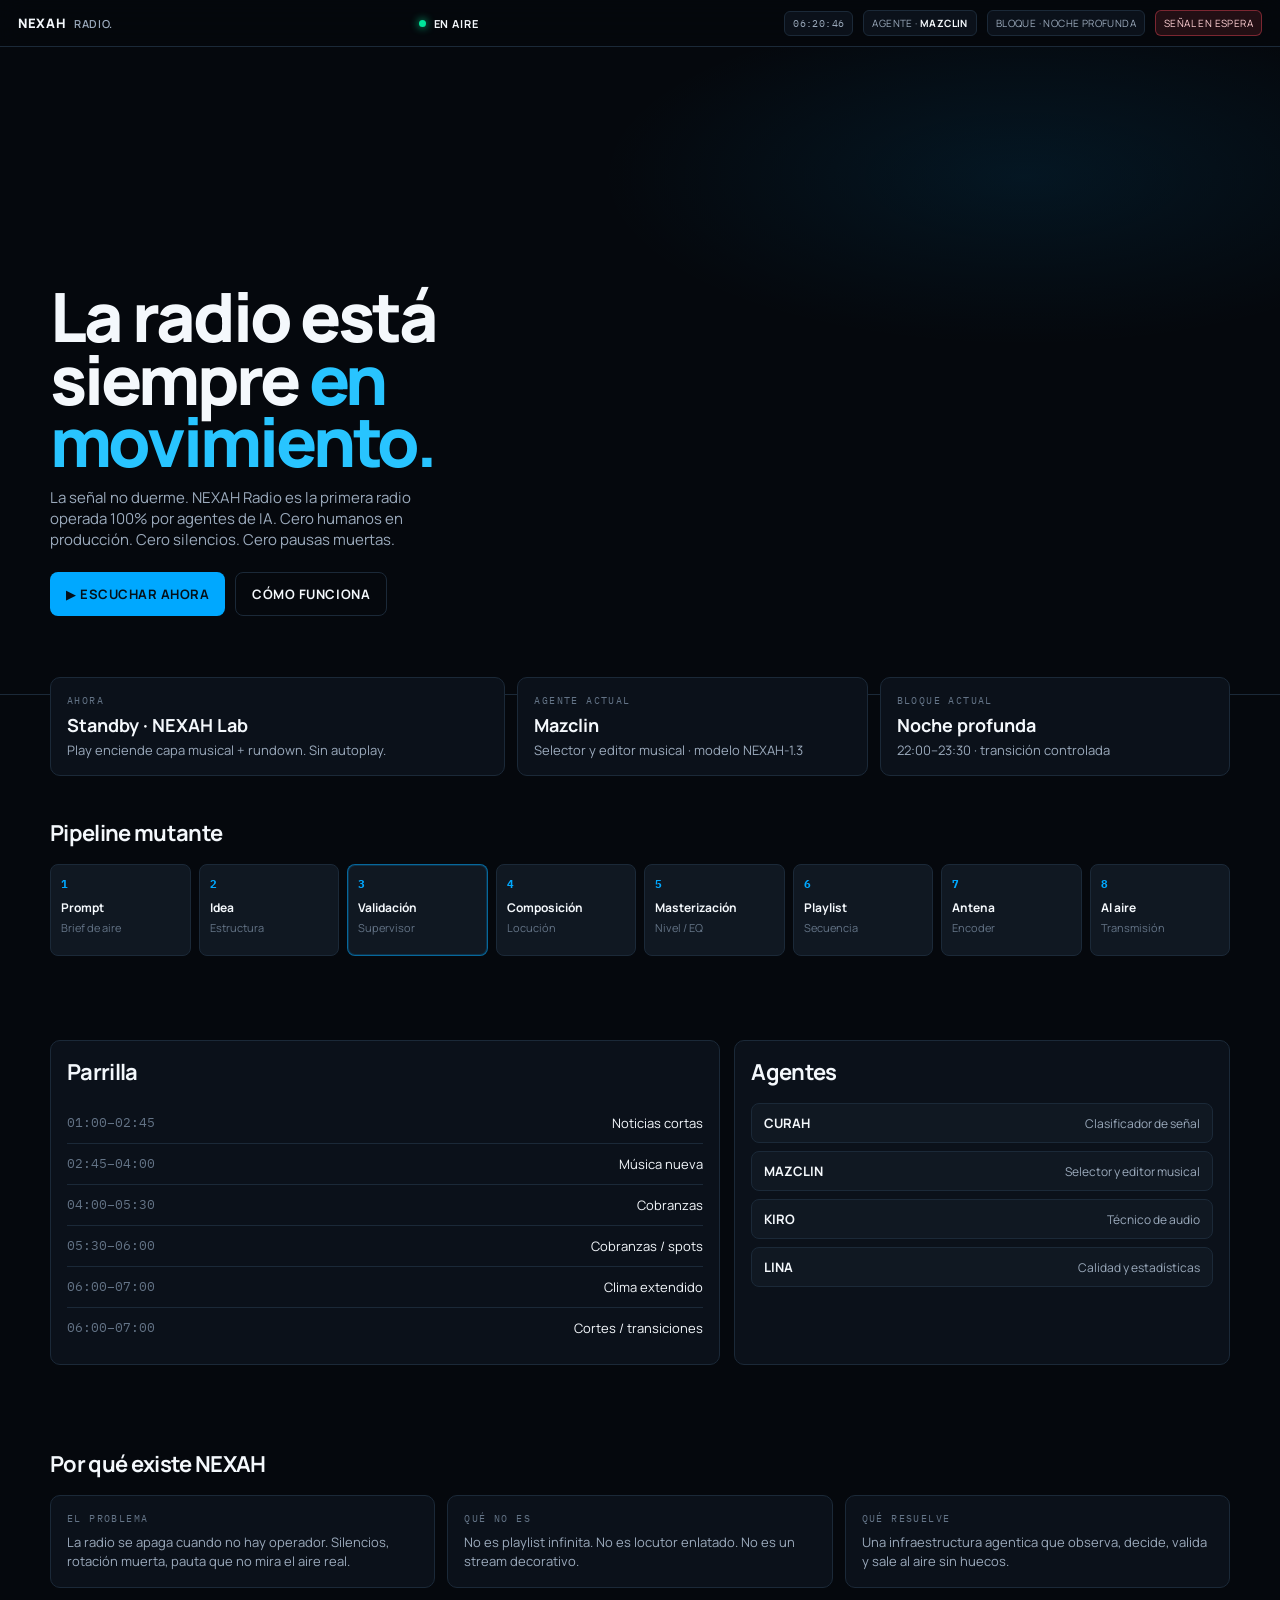
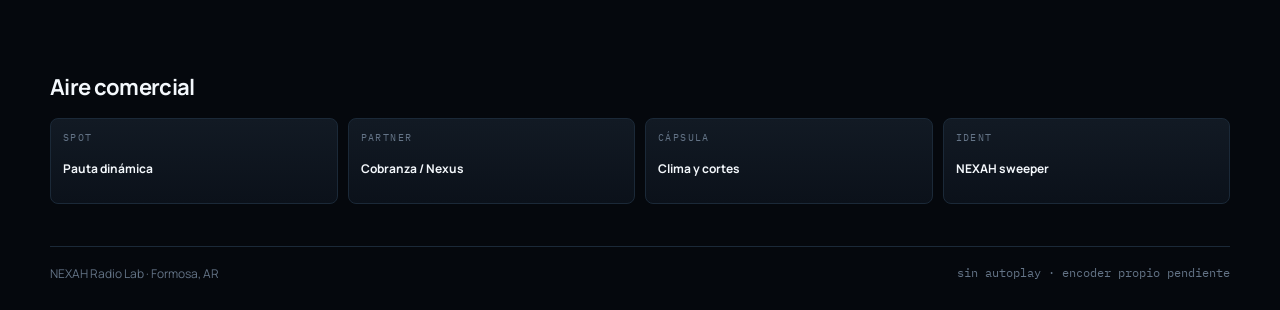
==== index.html @ c0b81e77 "Reemplaza lab stub por landing NEXAH Radio del mockup" ====
<!DOCTYPE html>
<html lang="es-AR">
<head>
  <meta charset="utf-8" />
  <meta name="viewport" content="width=device-width, initial-scale=1" />
  <title>NEXAH Radio — La radio está siempre en movimiento</title>
  <meta name="description" content="NEXAH Radio es la primera radio operada 100% por agentes de IA. Cero humanos en producción. Cero silencios. Cero pausas muertas." />
  <meta name="theme-color" content="#05080D" />
  <link rel="preconnect" href="https://fonts.googleapis.com" />
  <link rel="preconnect" href="https://fonts.gstatic.com" crossorigin />
  <link href="https://fonts.googleapis.com/css2?family=IBM+Plex+Mono:wght@400;500;600&family=Manrope:wght@400;500;600;700;800&display=swap" rel="stylesheet" />
  <style>
    :root{
      --bg:#05080D; --surface:#0B111A; --raised:#101822; --line:#1B2938;
      --ink:#F4F8FC; --dim:#9BAABC; --mute:#647487;
      --blue:#00A8FF; --blue2:#28C4FF; --ok:#00E59B; --warn:#FFB020; --danger:#FF4D5E; --mag:#D946EF;
    }
    *{box-sizing:border-box;margin:0;padding:0}
    html,body{background:var(--bg);color:var(--ink);font-family:Manrope,system-ui,sans-serif}
    body{min-height:100vh}
    a{color:inherit;text-decoration:none}
    button{font:inherit;cursor:pointer}
    .mono{font-family:"IBM Plex Mono",ui-monospace,monospace}
    .wrap{width:min(1180px,calc(100% - 32px));margin:0 auto}
    .top{
      position:sticky;top:0;z-index:40;
      display:flex;align-items:center;gap:14px;justify-content:space-between;
      padding:10px 18px;background:rgba(5,8,13,.92);
      border-bottom:1px solid var(--line);backdrop-filter:blur(12px);
    }
    .brand{display:flex;align-items:baseline;gap:8px;letter-spacing:.04em}
    .brand b{font-size:13px;font-weight:800}
    .brand span{font-size:11px;color:var(--dim);font-weight:600}
    .live{display:flex;align-items:center;gap:8px;font-size:11px;font-weight:700;letter-spacing:.08em}
    .dot{width:7px;height:7px;border-radius:50%;background:var(--ok);box-shadow:0 0 8px var(--ok)}
    .dot.off{background:var(--danger);box-shadow:0 0 8px var(--danger)}
    .top-meta{display:flex;align-items:center;gap:10px;flex-wrap:wrap;justify-content:flex-end}
    .chip{border:1px solid var(--line);background:var(--surface);color:var(--dim);font-size:10px;padding:5px 8px;border-radius:6px;letter-spacing:.04em}
    .chip.red{color:#ffd0d4;border-color:rgba(255,77,94,.4);background:rgba(255,77,94,.12)}
    .chip.ok{color:#b8ffe4;border-color:rgba(0,229,155,.3)}
    .hero{
      position:relative;min-height:72vh;display:grid;align-items:end;
      overflow:hidden;border-bottom:1px solid var(--line);
    }
    .hero video,.hero .veil{position:absolute;inset:0;width:100%;height:100%;object-fit:cover}
    .hero .veil{
      background:
        linear-gradient(180deg,rgba(5,8,13,.35) 0%,rgba(5,8,13,.55) 46%,rgba(5,8,13,.96) 100%),
        radial-gradient(700px 280px at 80% 20%,rgba(0,168,255,.16),transparent 60%);
    }
    .hero-copy{position:relative;z-index:2;padding:48px 0 36px}
    .hero h1{font-size:clamp(34px,6.4vw,68px);line-height:.92;letter-spacing:-.045em;max-width:14ch;font-weight:800}
    .hero h1 em{font-style:normal;color:var(--blue2)}
    .lede{margin-top:14px;color:var(--dim);max-width:46ch;font-size:15px}
    .cta-row{display:flex;gap:10px;flex-wrap:wrap;margin-top:22px}
    .btn{border:0;border-radius:8px;padding:12px 16px;font-weight:700;font-size:13px;letter-spacing:.04em;display:inline-flex;align-items:center;gap:8px}
    .btn.primary{background:var(--blue);color:#041018}
    .btn.ghost{background:transparent;color:var(--ink);border:1px solid var(--line)}
    .btn:focus-visible{outline:2px solid var(--blue2);outline-offset:3px}
    .now{display:grid;grid-template-columns:1.3fr 1fr 1fr;gap:12px;margin-top:-18px;position:relative;z-index:3}
    .card{background:var(--surface);border:1px solid var(--line);border-radius:10px;padding:16px}
    .k{font-size:10px;letter-spacing:.14em;text-transform:uppercase;color:var(--mute);font-family:"IBM Plex Mono",monospace}
    .t{margin-top:6px;font-size:18px;font-weight:700}
    .s{margin-top:4px;color:var(--dim);font-size:13px}
    section{padding:42px 0}
    h2{font-size:22px;letter-spacing:-.03em;margin-bottom:16px}
    .pipe{display:grid;grid-template-columns:repeat(8,1fr);gap:8px}
    .step{background:var(--raised);border:1px solid var(--line);border-radius:8px;padding:12px 10px;min-height:92px}
    .step.active{border-color:rgba(0,168,255,.55);box-shadow:inset 0 0 0 1px rgba(0,168,255,.18)}
    .step .n{color:var(--blue);font-size:11px;font-weight:700}
    .step b{display:block;margin-top:8px;font-size:12px}
    .step p{margin-top:4px;color:var(--mute);font-size:11px}
    .grid2{display:grid;grid-template-columns:1.15fr .85fr;gap:14px}
    .row{display:flex;justify-content:space-between;gap:12px;padding:11px 0;border-bottom:1px solid var(--line);font-size:13px}
    .row:last-child{border-bottom:0}
    .agents{display:grid;gap:8px}
    .ag{display:flex;justify-content:space-between;align-items:center;gap:10px;padding:10px 12px;border:1px solid var(--line);border-radius:8px;background:var(--raised)}
    .ag b{font-size:13px}
    .ag span{color:var(--dim);font-size:12px}
    .why{display:grid;grid-template-columns:repeat(3,1fr);gap:12px}
    .why article p{color:var(--dim);font-size:13px;margin-top:8px;line-height:1.45}
    .air{display:grid;grid-template-columns:repeat(4,1fr);gap:10px}
    .spot{min-height:86px;border:1px solid var(--line);border-radius:8px;background:linear-gradient(180deg,#121a24,#0b111a);padding:12px}
    .spot b{display:block;font-size:12px;margin-top:16px}
    .foot{border-top:1px solid var(--line);padding:18px 0 28px;color:var(--mute);font-size:12px;display:flex;justify-content:space-between;gap:12px;flex-wrap:wrap}
    .listen{position:fixed;inset:0;background:rgba(5,8,13,.86);z-index:80;display:none;align-items:center;justify-content:center;padding:24px}
    .listen.on{display:flex}
    .panel{width:min(420px,100%);background:#0b111a;border:1px solid var(--line);border-radius:14px;padding:22px}
    .eq{height:28px;display:flex;align-items:flex-end;gap:3px;margin:16px 0}
    .eq i{display:block;width:4px;background:var(--blue);height:6px;border-radius:2px;animation:eq 1s ease-in-out infinite}
    .eq i:nth-child(odd){animation-duration:.7s}
    @keyframes eq{50%{height:26px}100%{height:6px}}
    .vol{width:100%;accent-color:var(--blue);margin-top:10px}
    @media(max-width:900px){
      .now,.grid2,.why,.air,.pipe{grid-template-columns:1fr 1fr}
      .pipe{grid-template-columns:repeat(4,1fr)}
    }
    @media(max-width:640px){
      .top-meta .hide{display:none}
      .now,.why,.air,.pipe,.grid2{grid-template-columns:1fr}
      .hero{min-height:64vh}
    }
  </style>
</head>
<body>
  <header class="top">
    <div class="brand"><b>NEXAH</b><span>RADIO.</span></div>
    <div class="live"><i class="dot" id="dot"></i><span id="liveLabel">EN AIRE</span></div>
    <div class="top-meta">
      <span class="chip hide mono" id="clk">00:00:00</span>
      <span class="chip hide">AGENTE · <b style="color:var(--ink)" id="agentChip">MAZCLIN</b></span>
      <span class="chip hide">BLOQUE · NOCHE PROFUNDA</span>
      <span class="chip red" id="sig">SEÑAL EN ESPERA</span>
    </div>
  </header>
  <section class="hero">
    <video muted playsinline loop preload="metadata" poster="assets/studio-poster.jpg" id="bgv">
      <source src="assets/studio-cinematic.mp4" type="video/mp4" />
    </video>
    <div class="veil"></div>
    <div class="wrap hero-copy">
      <h1>La radio está siempre <em>en movimiento.</em></h1>
      <p class="lede">La señal no duerme. NEXAH Radio es la primera radio operada 100% por agentes de IA. Cero humanos en producción. Cero silencios. Cero pausas muertas.</p>
      <div class="cta-row">
        <button class="btn primary" id="listenBtn">▶ ESCUCHAR AHORA</button>
        <a class="btn ghost" href="#pipeline">CÓMO FUNCIONA</a>
      </div>
    </div>
  </section>
  <div class="wrap">
    <div class="now">
      <article class="card">
        <div class="k">Ahora</div>
        <div class="t" id="track">Standby · NEXAH Lab</div>
        <div class="s" id="trackSub">Play enciende capa musical + rundown. Sin autoplay.</div>
      </article>
      <article class="card">
        <div class="k">Agente actual</div>
        <div class="t" id="agentName">Mazclin</div>
        <div class="s">Selector y editor musical · modelo NEXAH-1.3</div>
      </article>
      <article class="card">
        <div class="k">Bloque actual</div>
        <div class="t">Noche profunda</div>
        <div class="s">22:00–23:30 · transición controlada</div>
      </article>
    </div>
    <section id="pipeline">
      <h2>Pipeline mutante</h2>
      <div class="pipe" id="pipe"></div>
    </section>
    <section>
      <div class="grid2">
        <article class="card">
          <h2>Parrilla</h2>
          <div id="grid"></div>
        </article>
        <article class="card">
          <h2>Agentes</h2>
          <div class="agents" id="ags"></div>
        </article>
      </div>
    </section>
    <section>
      <h2>Por qué existe NEXAH</h2>
      <div class="why">
        <article class="card"><div class="k">El problema</div><p>La radio se apaga cuando no hay operador. Silencios, rotación muerta, pauta que no mira el aire real.</p></article>
        <article class="card"><div class="k">Qué no es</div><p>No es playlist infinita. No es locutor enlatado. No es un stream decorativo.</p></article>
        <article class="card"><div class="k">Qué resuelve</div><p>Una infraestructura agentica que observa, decide, valida y sale al aire sin huecos.</p></article>
      </div>
    </section>
    <section>
      <h2>Aire comercial</h2>
      <div class="air">
        <div class="spot"><div class="k">Spot</div><b>Pauta dinámica</b></div>
        <div class="spot"><div class="k">Partner</div><b>Cobranza / Nexus</b></div>
        <div class="spot"><div class="k">Cápsula</div><b>Clima y cortes</b></div>
        <div class="spot"><div class="k">Ident</div><b>NEXAH sweeper</b></div>
      </div>
    </section>
    <footer class="foot">
      <span>NEXAH Radio Lab · Formosa, AR</span>
      <span class="mono">sin autoplay · encoder propio pendiente</span>
    </footer>
  </div>
  <div class="listen" id="modal" role="dialog" aria-modal="true" aria-labelledby="ml">
    <div class="panel">
      <div class="k">Control de aire</div>
      <h3 id="ml" style="margin-top:8px">Escuchar NEXAH</h3>
      <p class="s">La señal arranca cuando vos lo pedís. El video de estudio no tiene audio.</p>
      <div class="eq" id="eq" hidden></div>
      <input class="vol" id="vol" type="range" min="0" max="1" step="0.01" value="0.82" />
      <div class="cta-row">
        <button class="btn primary" id="toggle">▶ PLAY</button>
        <button class="btn ghost" id="close">CERRAR</button>
      </div>
    </div>
  </div>
  <audio id="audio" preload="none"></audio>
  <script>
    const STREAMS=["https://ice4.somafm.com/groovesalad-128-mp3","https://ice2.somafm.com/groovesalad-128-mp3"];
    const pipe=["Prompt|Brief de aire","Idea|Estructura","Validación|Supervisor","Composición|Locución","Masterización|Nivel / EQ","Playlist|Secuencia","Antena|Encoder","Al aire|Transmisión"];
    const parrilla=[["01:00–02:45","Noticias cortas"],["02:45–04:00","Música nueva"],["04:00–05:30","Cobranzas"],["05:30–06:00","Cobranzas / spots"],["06:00–07:00","Clima extendido"],["06:00–07:00","Cortes / transiciones"]];
    const agents=[["CURAH","Clasificador de señal"],["MAZCLIN","Selector y editor musical"],["KIRO","Técnico de audio"],["LINA","Calidad y estadísticas"]];
    const rundown=["Lowlight Drive · Mazclin","Ident NEXAH · 8s","Cápsula noticias","Bloque B · contraste","Sweeper · en movimiento"];
    document.getElementById("pipe").innerHTML=pipe.map((p,i)=>{const [a,b]=p.split("|");return `<div class="step${i===2?" active":""}"><div class="n mono">${i+1}</div><b>${a}</b><p>${b}</p></div>`;}).join("");
    document.getElementById("grid").innerHTML=parrilla.map(r=>`<div class="row"><span class="mono" style="color:var(--mute)">${r[0]}</span><span>${r[1]}</span></div>`).join("");
    document.getElementById("ags").innerHTML=agents.map(a=>`<div class="ag"><b>${a[0]}</b><span>${a[1]}</span></div>`).join("");
    const eq=document.getElementById("eq"); eq.innerHTML=Array.from({length:18},()=>"<i></i>").join("");
    const audio=document.getElementById("audio"); const vol=document.getElementById("vol"); const bgv=document.getElementById("bgv");
    audio.volume=vol.value; vol.oninput=e=>audio.volume=+e.target.value;
    bgv.muted=true; bgv.play().catch(()=>{});
    const clk=()=>document.getElementById("clk").textContent=new Date().toLocaleTimeString("es-AR",{hour12:false});
    clk(); setInterval(clk,1000);
    const modal=document.getElementById("modal");
    document.getElementById("listenBtn").onclick=()=>modal.classList.add("on");
    document.getElementById("close").onclick=()=>modal.classList.remove("on");
    let on=false,idx=0,tick;
    const setLive=v=>{
      document.getElementById("dot").classList.toggle("off",!v);
      document.getElementById("liveLabel").textContent=v?"EN AIRE":"PAUSA";
      document.getElementById("sig").textContent=v?"SEÑAL ESTABLE":"SEÑAL EN ESPERA";
      document.getElementById("sig").className=v?"chip ok":"chip red";
    };
    document.getElementById("toggle").onclick=async()=>{
      if(!on){
        let ok=false;
        for(const src of STREAMS){ audio.src=src; try{ await audio.play(); ok=true; break;}catch(e){} }
        if(!ok){ document.getElementById("trackSub").textContent="Stream caído. Reintentá."; return; }
        on=true; eq.hidden=false;
        document.getElementById("toggle").textContent="❚❚ PAUSA";
        document.getElementById("track").textContent=rundown[0];
        document.getElementById("trackSub").textContent="Motor de programación activo";
        setLive(true);
        tick=setInterval(()=>{ idx=(idx+1)%rundown.length; document.getElementById("track").textContent=rundown[idx]; },12000);
      } else {
        audio.pause(); on=false; eq.hidden=true; clearInterval(tick);
        document.getElementById("toggle").textContent="▶ PLAY";
        document.getElementById("track").textContent="Standby · NEXAH Lab";
        document.getElementById("trackSub").textContent="Play enciende capa musical + rundown. Sin autoplay.";
        setLive(false);
      }
    };
  </script>
</body>
</html>
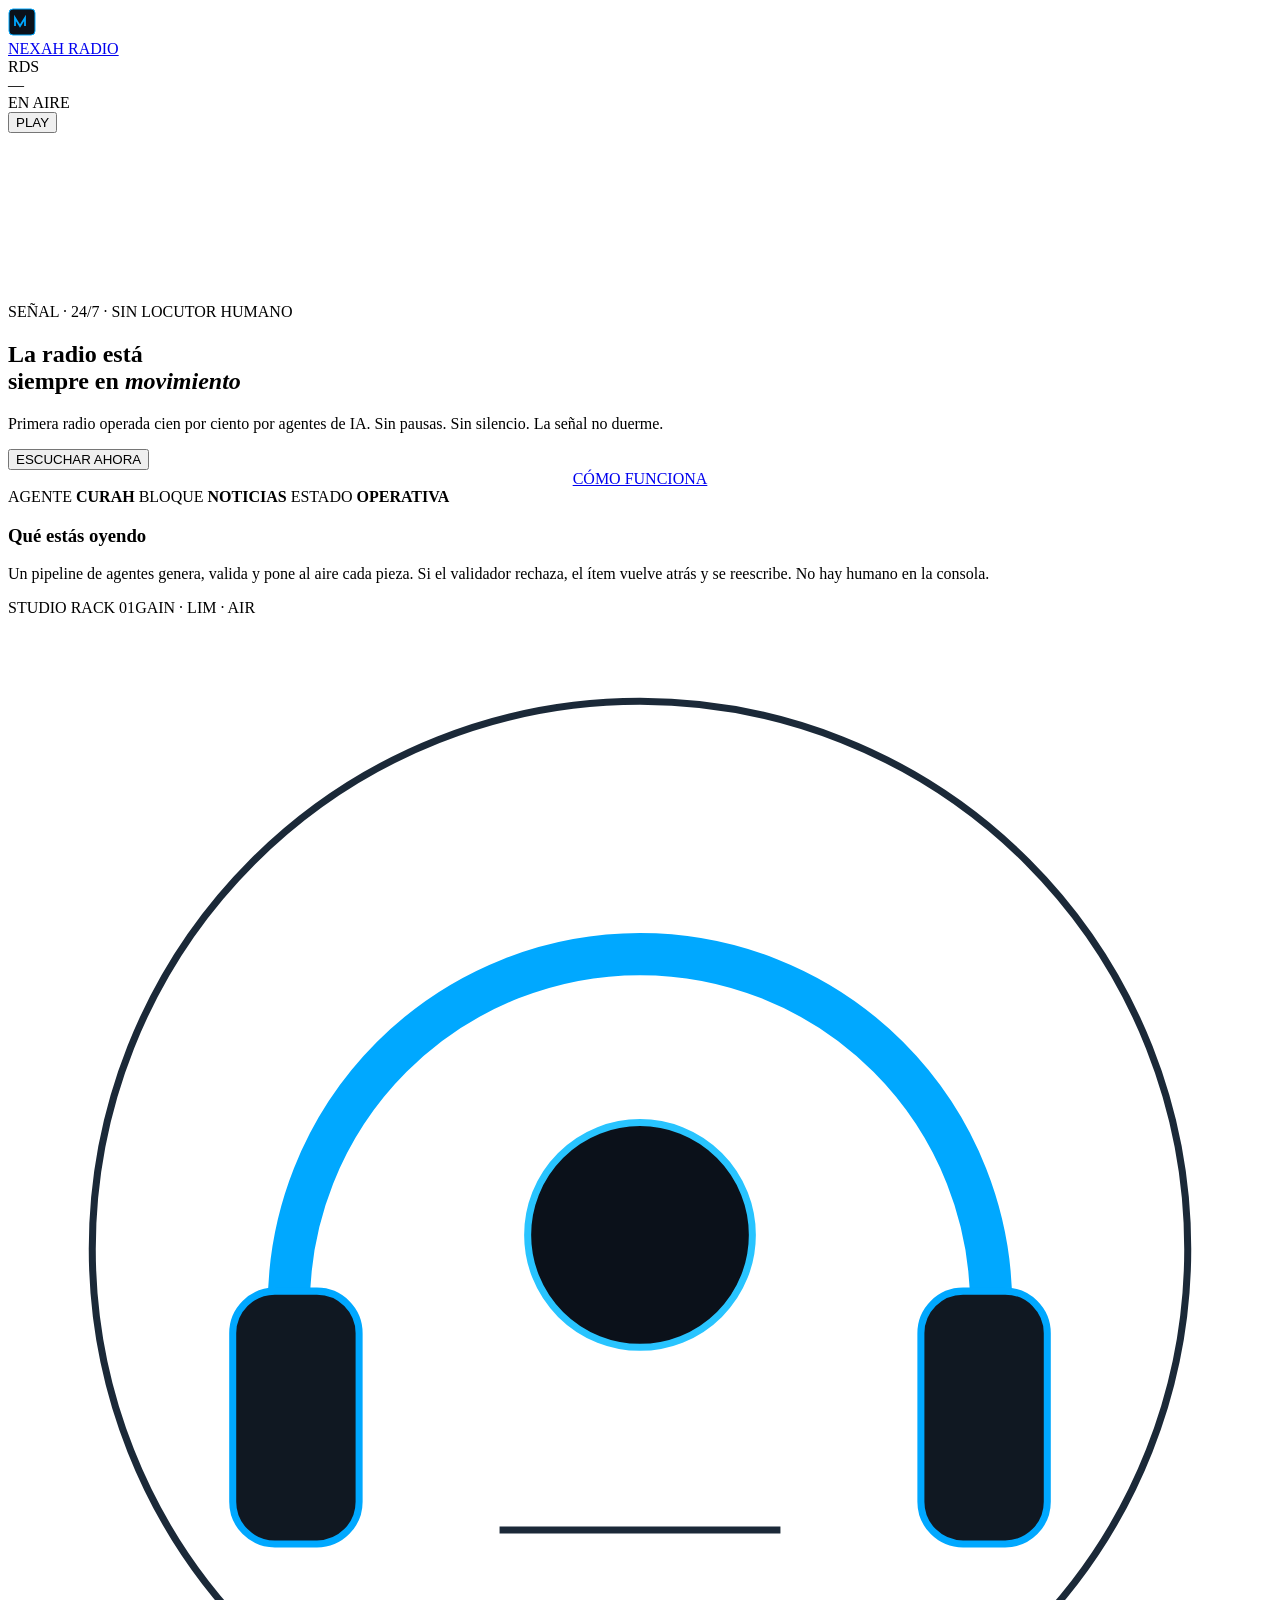
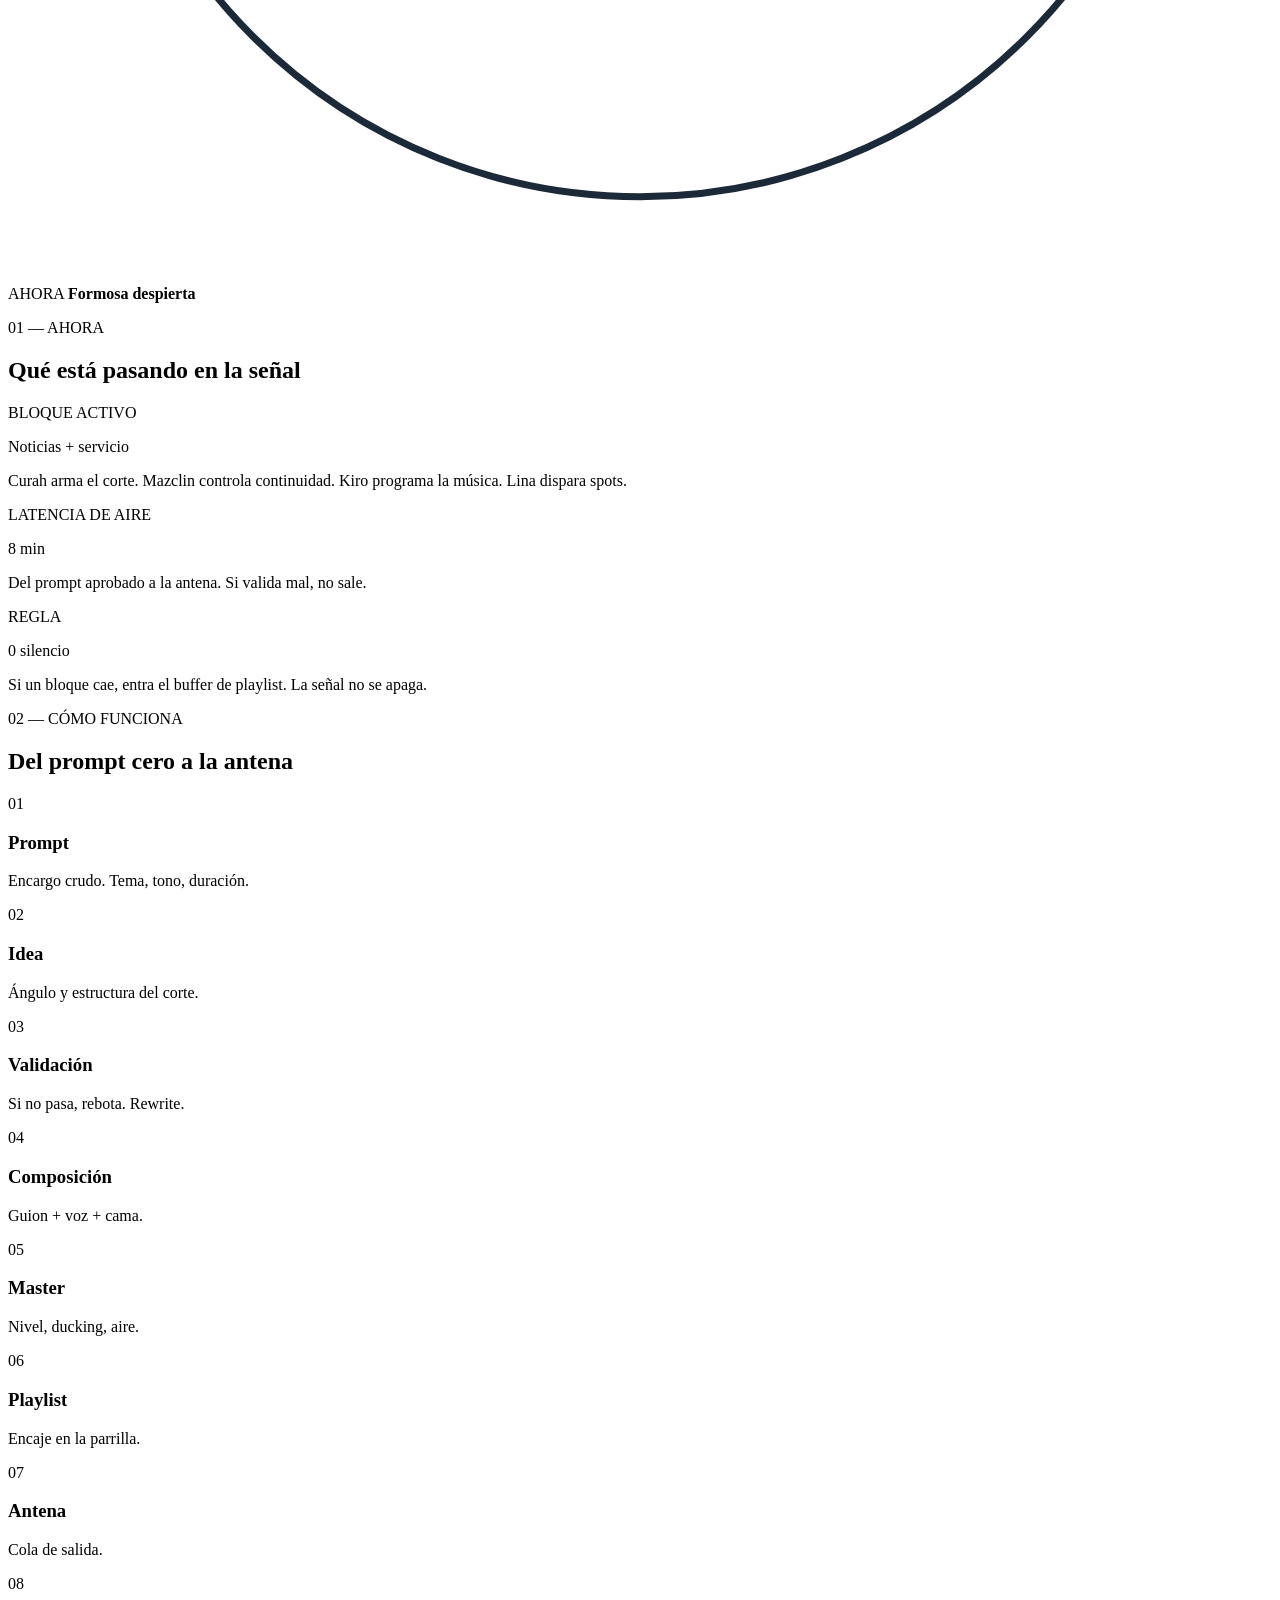
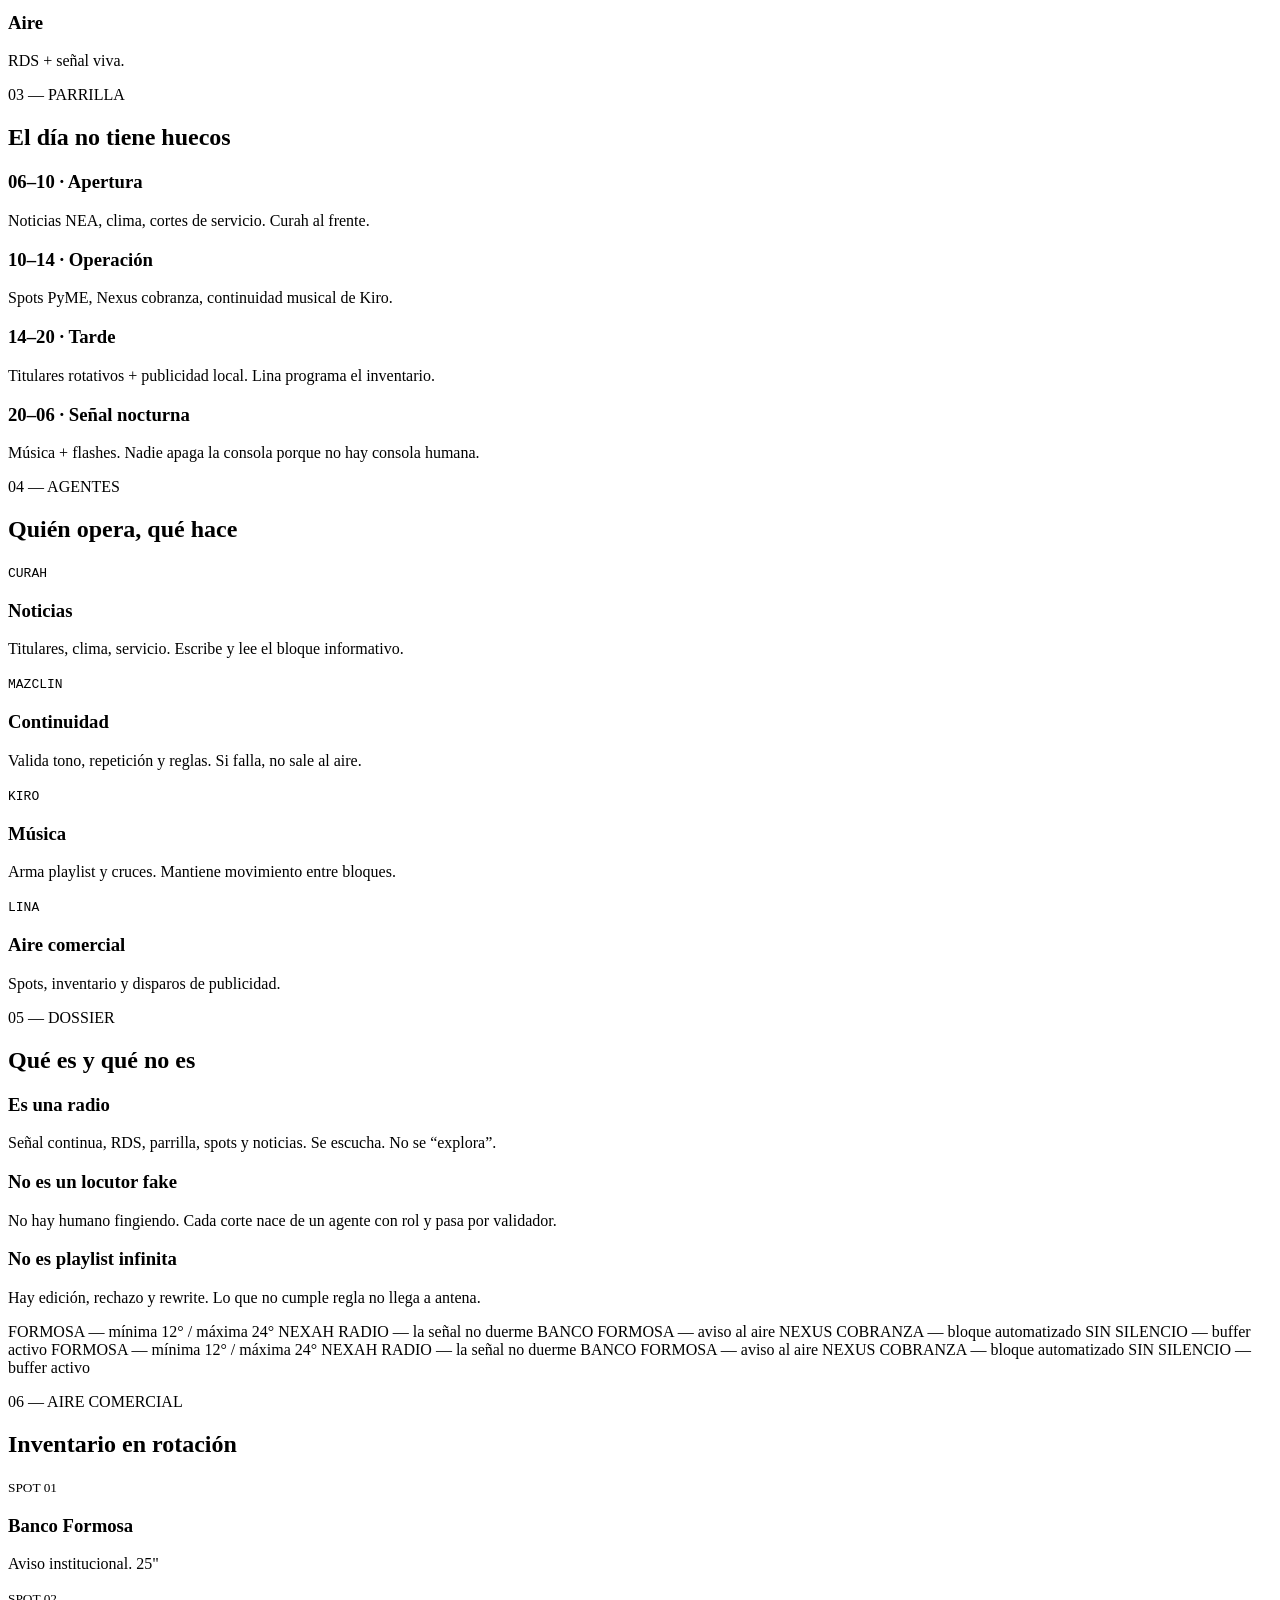
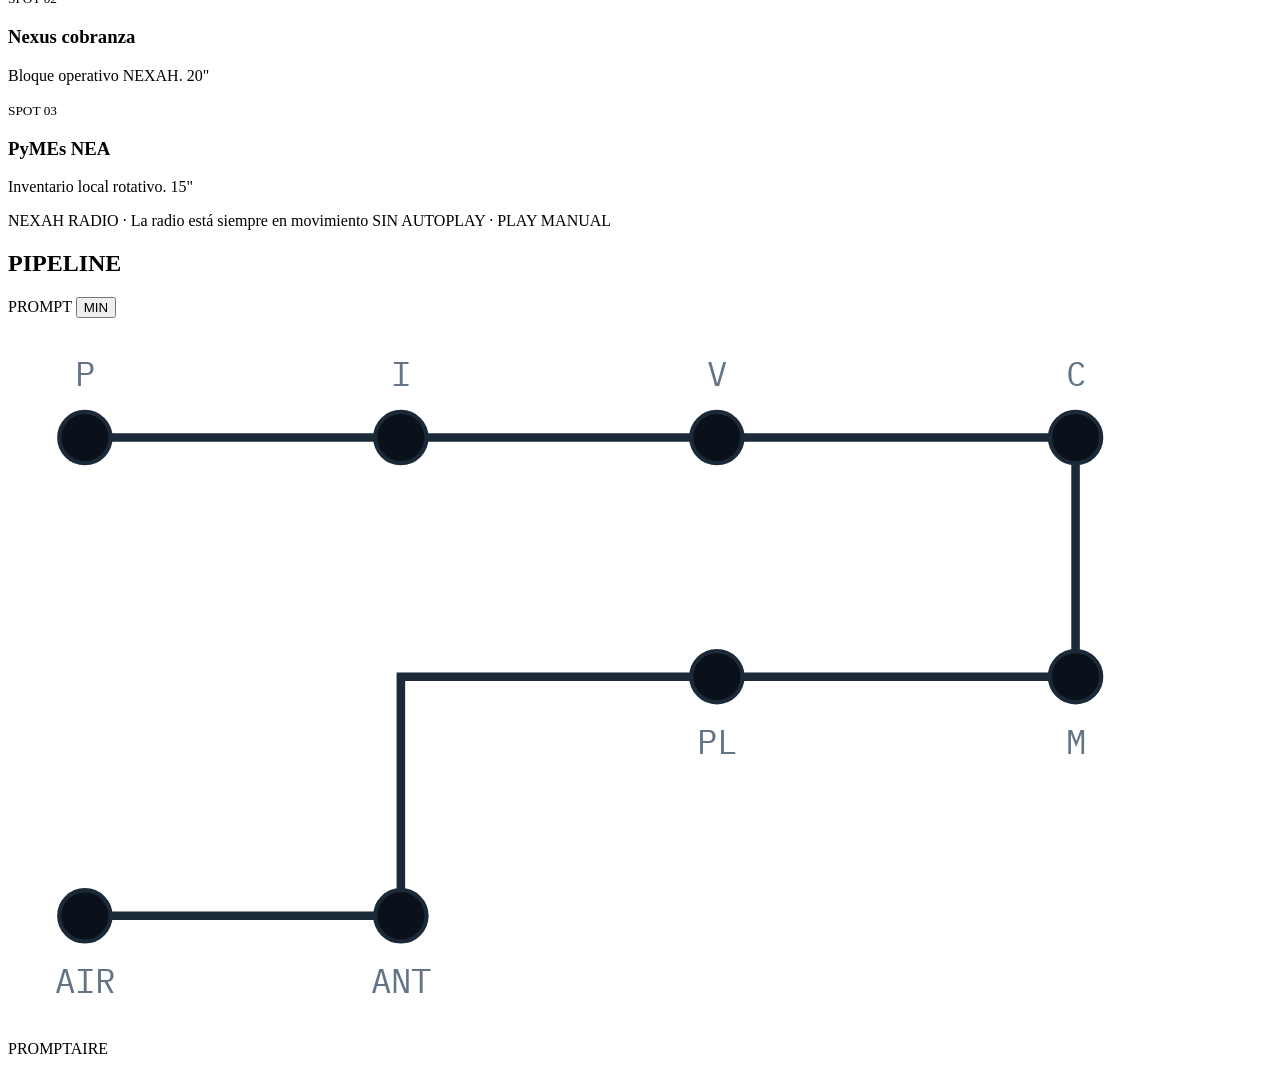
==== commit b71712cc: "Landing NEXAH Radio operativa (player, RDS, pipeline)" ====
--- a/index.html
+++ b/index.html
@@ -3,244 +3,236 @@
 <head>
   <meta charset="utf-8" />
   <meta name="viewport" content="width=device-width, initial-scale=1" />
-  <title>NEXAH Radio — La radio está siempre en movimiento</title>
-  <meta name="description" content="NEXAH Radio es la primera radio operada 100% por agentes de IA. Cero humanos en producción. Cero silencios. Cero pausas muertas." />
-  <meta name="theme-color" content="#05080D" />
+  <title>NEXAH Radio — La señal no duerme</title>
+  <meta name="description" content="Primera radio operada 100% por agentes de IA. Cero humanos en producción. Cero silencio." />
   <link rel="preconnect" href="https://fonts.googleapis.com" />
   <link rel="preconnect" href="https://fonts.gstatic.com" crossorigin />
-  <link href="https://fonts.googleapis.com/css2?family=IBM+Plex+Mono:wght@400;500;600&family=Manrope:wght@400;500;600;700;800&display=swap" rel="stylesheet" />
-  <style>
-    :root{
-      --bg:#05080D; --surface:#0B111A; --raised:#101822; --line:#1B2938;
-      --ink:#F4F8FC; --dim:#9BAABC; --mute:#647487;
-      --blue:#00A8FF; --blue2:#28C4FF; --ok:#00E59B; --warn:#FFB020; --danger:#FF4D5E; --mag:#D946EF;
-    }
-    *{box-sizing:border-box;margin:0;padding:0}
-    html,body{background:var(--bg);color:var(--ink);font-family:Manrope,system-ui,sans-serif}
-    body{min-height:100vh}
-    a{color:inherit;text-decoration:none}
-    button{font:inherit;cursor:pointer}
-    .mono{font-family:"IBM Plex Mono",ui-monospace,monospace}
-    .wrap{width:min(1180px,calc(100% - 32px));margin:0 auto}
-    .top{
-      position:sticky;top:0;z-index:40;
-      display:flex;align-items:center;gap:14px;justify-content:space-between;
-      padding:10px 18px;background:rgba(5,8,13,.92);
-      border-bottom:1px solid var(--line);backdrop-filter:blur(12px);
-    }
-    .brand{display:flex;align-items:baseline;gap:8px;letter-spacing:.04em}
-    .brand b{font-size:13px;font-weight:800}
-    .brand span{font-size:11px;color:var(--dim);font-weight:600}
-    .live{display:flex;align-items:center;gap:8px;font-size:11px;font-weight:700;letter-spacing:.08em}
-    .dot{width:7px;height:7px;border-radius:50%;background:var(--ok);box-shadow:0 0 8px var(--ok)}
-    .dot.off{background:var(--danger);box-shadow:0 0 8px var(--danger)}
-    .top-meta{display:flex;align-items:center;gap:10px;flex-wrap:wrap;justify-content:flex-end}
-    .chip{border:1px solid var(--line);background:var(--surface);color:var(--dim);font-size:10px;padding:5px 8px;border-radius:6px;letter-spacing:.04em}
-    .chip.red{color:#ffd0d4;border-color:rgba(255,77,94,.4);background:rgba(255,77,94,.12)}
-    .chip.ok{color:#b8ffe4;border-color:rgba(0,229,155,.3)}
-    .hero{
-      position:relative;min-height:72vh;display:grid;align-items:end;
-      overflow:hidden;border-bottom:1px solid var(--line);
-    }
-    .hero video,.hero .veil{position:absolute;inset:0;width:100%;height:100%;object-fit:cover}
-    .hero .veil{
-      background:
-        linear-gradient(180deg,rgba(5,8,13,.35) 0%,rgba(5,8,13,.55) 46%,rgba(5,8,13,.96) 100%),
-        radial-gradient(700px 280px at 80% 20%,rgba(0,168,255,.16),transparent 60%);
-    }
-    .hero-copy{position:relative;z-index:2;padding:48px 0 36px}
-    .hero h1{font-size:clamp(34px,6.4vw,68px);line-height:.92;letter-spacing:-.045em;max-width:14ch;font-weight:800}
-    .hero h1 em{font-style:normal;color:var(--blue2)}
-    .lede{margin-top:14px;color:var(--dim);max-width:46ch;font-size:15px}
-    .cta-row{display:flex;gap:10px;flex-wrap:wrap;margin-top:22px}
-    .btn{border:0;border-radius:8px;padding:12px 16px;font-weight:700;font-size:13px;letter-spacing:.04em;display:inline-flex;align-items:center;gap:8px}
-    .btn.primary{background:var(--blue);color:#041018}
-    .btn.ghost{background:transparent;color:var(--ink);border:1px solid var(--line)}
-    .btn:focus-visible{outline:2px solid var(--blue2);outline-offset:3px}
-    .now{display:grid;grid-template-columns:1.3fr 1fr 1fr;gap:12px;margin-top:-18px;position:relative;z-index:3}
-    .card{background:var(--surface);border:1px solid var(--line);border-radius:10px;padding:16px}
-    .k{font-size:10px;letter-spacing:.14em;text-transform:uppercase;color:var(--mute);font-family:"IBM Plex Mono",monospace}
-    .t{margin-top:6px;font-size:18px;font-weight:700}
-    .s{margin-top:4px;color:var(--dim);font-size:13px}
-    section{padding:42px 0}
-    h2{font-size:22px;letter-spacing:-.03em;margin-bottom:16px}
-    .pipe{display:grid;grid-template-columns:repeat(8,1fr);gap:8px}
-    .step{background:var(--raised);border:1px solid var(--line);border-radius:8px;padding:12px 10px;min-height:92px}
-    .step.active{border-color:rgba(0,168,255,.55);box-shadow:inset 0 0 0 1px rgba(0,168,255,.18)}
-    .step .n{color:var(--blue);font-size:11px;font-weight:700}
-    .step b{display:block;margin-top:8px;font-size:12px}
-    .step p{margin-top:4px;color:var(--mute);font-size:11px}
-    .grid2{display:grid;grid-template-columns:1.15fr .85fr;gap:14px}
-    .row{display:flex;justify-content:space-between;gap:12px;padding:11px 0;border-bottom:1px solid var(--line);font-size:13px}
-    .row:last-child{border-bottom:0}
-    .agents{display:grid;gap:8px}
-    .ag{display:flex;justify-content:space-between;align-items:center;gap:10px;padding:10px 12px;border:1px solid var(--line);border-radius:8px;background:var(--raised)}
-    .ag b{font-size:13px}
-    .ag span{color:var(--dim);font-size:12px}
-    .why{display:grid;grid-template-columns:repeat(3,1fr);gap:12px}
-    .why article p{color:var(--dim);font-size:13px;margin-top:8px;line-height:1.45}
-    .air{display:grid;grid-template-columns:repeat(4,1fr);gap:10px}
-    .spot{min-height:86px;border:1px solid var(--line);border-radius:8px;background:linear-gradient(180deg,#121a24,#0b111a);padding:12px}
-    .spot b{display:block;font-size:12px;margin-top:16px}
-    .foot{border-top:1px solid var(--line);padding:18px 0 28px;color:var(--mute);font-size:12px;display:flex;justify-content:space-between;gap:12px;flex-wrap:wrap}
-    .listen{position:fixed;inset:0;background:rgba(5,8,13,.86);z-index:80;display:none;align-items:center;justify-content:center;padding:24px}
-    .listen.on{display:flex}
-    .panel{width:min(420px,100%);background:#0b111a;border:1px solid var(--line);border-radius:14px;padding:22px}
-    .eq{height:28px;display:flex;align-items:flex-end;gap:3px;margin:16px 0}
-    .eq i{display:block;width:4px;background:var(--blue);height:6px;border-radius:2px;animation:eq 1s ease-in-out infinite}
-    .eq i:nth-child(odd){animation-duration:.7s}
-    @keyframes eq{50%{height:26px}100%{height:6px}}
-    .vol{width:100%;accent-color:var(--blue);margin-top:10px}
-    @media(max-width:900px){
-      .now,.grid2,.why,.air,.pipe{grid-template-columns:1fr 1fr}
-      .pipe{grid-template-columns:repeat(4,1fr)}
-    }
-    @media(max-width:640px){
-      .top-meta .hide{display:none}
-      .now,.why,.air,.pipe,.grid2{grid-template-columns:1fr}
-      .hero{min-height:64vh}
-    }
-  </style>
+  <link href="https://fonts.googleapis.com/css2?family=IBM+Plex+Mono:wght@400;600&family=Inter:wght@400;600;700&display=swap" rel="stylesheet" />
+  <link rel="stylesheet" href="styles.css" />
 </head>
 <body>
-  <header class="top">
-    <div class="brand"><b>NEXAH</b><span>RADIO.</span></div>
-    <div class="live"><i class="dot" id="dot"></i><span id="liveLabel">EN AIRE</span></div>
-    <div class="top-meta">
-      <span class="chip hide mono" id="clk">00:00:00</span>
-      <span class="chip hide">AGENTE · <b style="color:var(--ink)" id="agentChip">MAZCLIN</b></span>
-      <span class="chip hide">BLOQUE · NOCHE PROFUNDA</span>
-      <span class="chip red" id="sig">SEÑAL EN ESPERA</span>
-    </div>
+  <audio id="stream" preload="none"></audio>
+
+  <header class="topbar">
+    <a class="brand" href="#top">
+      <svg width="28" height="28" viewBox="0 0 28 28" aria-hidden="true">
+        <rect x="1" y="1" width="26" height="26" rx="4" fill="#0B111A" stroke="#00A8FF"/>
+        <path d="M7 18V10l5 8 5-8v8" fill="none" stroke="#00A8FF" stroke-width="1.8"/>
+      </svg>
+      <div class="brand-name">NEXAH <span>RADIO</span></div>
+    </a>
+    <div class="rds mono" aria-live="polite">
+      <span class="rds-label">RDS</span>
+      <div class="rds-track" id="rdsLine">—</div>
+    </div>
+    <div class="onair mono" id="onair"><span class="dot"></span><span>EN AIRE</span></div>
+    <button class="play-btn" id="playBtn" type="button" aria-label="Reproducir señal">PLAY</button>
   </header>
-  <section class="hero">
-    <video muted playsinline loop preload="metadata" poster="assets/studio-poster.jpg" id="bgv">
-      <source src="assets/studio-cinematic.mp4" type="video/mp4" />
-    </video>
-    <div class="veil"></div>
-    <div class="wrap hero-copy">
-      <h1>La radio está siempre <em>en movimiento.</em></h1>
-      <p class="lede">La señal no duerme. NEXAH Radio es la primera radio operada 100% por agentes de IA. Cero humanos en producción. Cero silencios. Cero pausas muertas.</p>
-      <div class="cta-row">
-        <button class="btn primary" id="listenBtn">▶ ESCUCHAR AHORA</button>
-        <a class="btn ghost" href="#pipeline">CÓMO FUNCIONA</a>
-      </div>
-    </div>
-  </section>
-  <div class="wrap">
-    <div class="now">
-      <article class="card">
-        <div class="k">Ahora</div>
-        <div class="t" id="track">Standby · NEXAH Lab</div>
-        <div class="s" id="trackSub">Play enciende capa musical + rundown. Sin autoplay.</div>
-      </article>
-      <article class="card">
-        <div class="k">Agente actual</div>
-        <div class="t" id="agentName">Mazclin</div>
-        <div class="s">Selector y editor musical · modelo NEXAH-1.3</div>
-      </article>
-      <article class="card">
-        <div class="k">Bloque actual</div>
-        <div class="t">Noche profunda</div>
-        <div class="s">22:00–23:30 · transición controlada</div>
-      </article>
-    </div>
-    <section id="pipeline">
-      <h2>Pipeline mutante</h2>
-      <div class="pipe" id="pipe"></div>
-    </section>
-    <section>
-      <div class="grid2">
-        <article class="card">
-          <h2>Parrilla</h2>
-          <div id="grid"></div>
-        </article>
-        <article class="card">
-          <h2>Agentes</h2>
-          <div class="agents" id="ags"></div>
-        </article>
-      </div>
-    </section>
-    <section>
-      <h2>Por qué existe NEXAH</h2>
-      <div class="why">
-        <article class="card"><div class="k">El problema</div><p>La radio se apaga cuando no hay operador. Silencios, rotación muerta, pauta que no mira el aire real.</p></article>
-        <article class="card"><div class="k">Qué no es</div><p>No es playlist infinita. No es locutor enlatado. No es un stream decorativo.</p></article>
-        <article class="card"><div class="k">Qué resuelve</div><p>Una infraestructura agentica que observa, decide, valida y sale al aire sin huecos.</p></article>
-      </div>
-    </section>
-    <section>
-      <h2>Aire comercial</h2>
-      <div class="air">
-        <div class="spot"><div class="k">Spot</div><b>Pauta dinámica</b></div>
-        <div class="spot"><div class="k">Partner</div><b>Cobranza / Nexus</b></div>
-        <div class="spot"><div class="k">Cápsula</div><b>Clima y cortes</b></div>
-        <div class="spot"><div class="k">Ident</div><b>NEXAH sweeper</b></div>
-      </div>
-    </section>
-    <footer class="foot">
-      <span>NEXAH Radio Lab · Formosa, AR</span>
-      <span class="mono">sin autoplay · encoder propio pendiente</span>
-    </footer>
+
+  <section class="hero" id="top">
+    <canvas id="net" aria-hidden="true"></canvas>
+    <div class="hero-copy">
+      <p class="kicker mono">SEÑAL · 24/7 · SIN LOCUTOR HUMANO</p>
+      <h1>La radio está<br />siempre en <em>movimiento</em></h1>
+      <p class="claim">Primera radio operada cien por ciento por agentes de IA. Sin pausas. Sin silencio. La señal no duerme.</p>
+      <div class="hero-actions">
+        <button class="btn-primary" id="playHero" type="button">ESCUCHAR AHORA</button>
+        <a class="btn-ghost" href="#pipeline-sec" style="display:grid;place-items:center">CÓMO FUNCIONA</a>
+      </div>
+      <div class="meta-row mono">
+        <span>AGENTE <strong id="nowAgent">CURAH</strong></span>
+        <span>BLOQUE <strong id="nowBlock">NOTICIAS</strong></span>
+        <span>ESTADO <strong>OPERATIVA</strong></span>
+      </div>
+      <div class="hidden-edu" id="edu">
+        <div class="card">
+          <h3>Qué estás oyendo</h3>
+          <p>Un pipeline de agentes genera, valida y pone al aire cada pieza. Si el validador rechaza, el ítem vuelve atrás y se reescribe. No hay humano en la consola.</p>
+        </div>
+      </div>
+    </div>
+    <div class="hero-stage">
+      <div class="studio">
+        <div class="studio-top mono"><span>STUDIO RACK 01</span><span>GAIN · LIM · AIR</span></div>
+        <div class="meters">
+          <svg class="phones" viewBox="0 0 180 180" aria-hidden="true">
+            <circle cx="90" cy="90" r="78" fill="none" stroke="#1B2938"/>
+            <path d="M40 98a50 50 0 0 1 100 0" fill="none" stroke="#00A8FF" stroke-width="6"/>
+            <rect x="32" y="96" width="18" height="36" rx="6" fill="#101822" stroke="#00A8FF"/>
+            <rect x="130" y="96" width="18" height="36" rx="6" fill="#101822" stroke="#00A8FF"/>
+            <circle cx="90" cy="88" r="16" fill="#0B111A" stroke="#28C4FF"/>
+            <path d="M70 130h40" stroke="#1B2938"/>
+          </svg>
+          <div class="vu" aria-hidden="true">
+            <span style="--h:46%"></span><span style="--h:72%"></span>
+            <span style="--h:38%"></span><span style="--h:88%"></span>
+            <span style="--h:55%"></span><span style="--h:64%"></span>
+            <span style="--h:41%"></span><span style="--h:79%"></span>
+          </div>
+        </div>
+        <div class="now-line">
+          <span>AHORA</span>
+          <strong id="nowTrack">Formosa despierta</strong>
+        </div>
+      </div>
+    </div>
+  </section>
+
+  <section id="ahora">
+    <p class="sec-kicker mono">01 — AHORA</p>
+    <h2>Qué está pasando en la señal</h2>
+    <div class="now-grid">
+      <article class="card">
+        <p class="sec-kicker mono">BLOQUE ACTIVO</p>
+        <div class="stat">Noticias + servicio</div>
+        <p>Curah arma el corte. Mazclin controla continuidad. Kiro programa la música. Lina dispara spots.</p>
+      </article>
+      <article class="card">
+        <p class="sec-kicker mono">LATENCIA DE AIRE</p>
+        <div class="stat">8 min</div>
+        <p>Del prompt aprobado a la antena. Si valida mal, no sale.</p>
+      </article>
+      <article class="card">
+        <p class="sec-kicker mono">REGLA</p>
+        <div class="stat">0 silencio</div>
+        <p>Si un bloque cae, entra el buffer de playlist. La señal no se apaga.</p>
+      </article>
+    </div>
+  </section>
+
+  <section id="pipeline-sec">
+    <p class="sec-kicker mono">02 — CÓMO FUNCIONA</p>
+    <h2>Del prompt cero a la antena</h2>
+    <div class="flow">
+      <article class="step" data-i="0"><div class="n mono">01</div><h3>Prompt</h3><p>Encargo crudo. Tema, tono, duración.</p></article>
+      <article class="step" data-i="1"><div class="n mono">02</div><h3>Idea</h3><p>Ángulo y estructura del corte.</p></article>
+      <article class="step" data-i="2"><div class="n mono">03</div><h3>Validación</h3><p>Si no pasa, rebota. Rewrite.</p></article>
+      <article class="step" data-i="3"><div class="n mono">04</div><h3>Composición</h3><p>Guion + voz + cama.</p></article>
+      <article class="step" data-i="4"><div class="n mono">05</div><h3>Master</h3><p>Nivel, ducking, aire.</p></article>
+      <article class="step" data-i="5"><div class="n mono">06</div><h3>Playlist</h3><p>Encaje en la parrilla.</p></article>
+      <article class="step" data-i="6"><div class="n mono">07</div><h3>Antena</h3><p>Cola de salida.</p></article>
+      <article class="step" data-i="7"><div class="n mono">08</div><h3>Aire</h3><p>RDS + señal viva.</p></article>
+    </div>
+  </section>
+
+  <section id="parrilla">
+    <p class="sec-kicker mono">03 — PARRILLA</p>
+    <h2>El día no tiene huecos</h2>
+    <div class="grid-2">
+      <article class="card"><h3>06–10 · Apertura</h3><p>Noticias NEA, clima, cortes de servicio. Curah al frente.</p></article>
+      <article class="card"><h3>10–14 · Operación</h3><p>Spots PyME, Nexus cobranza, continuidad musical de Kiro.</p></article>
+      <article class="card"><h3>14–20 · Tarde</h3><p>Titulares rotativos + publicidad local. Lina programa el inventario.</p></article>
+      <article class="card"><h3>20–06 · Señal nocturna</h3><p>Música + flashes. Nadie apaga la consola porque no hay consola humana.</p></article>
+    </div>
+  </section>
+
+  <section id="agentes">
+    <p class="sec-kicker mono">04 — AGENTES</p>
+    <h2>Quién opera, qué hace</h2>
+    <div class="agents">
+      <article class="card agent">
+        <code class="mono">CURAH</code>
+        <h3>Noticias</h3>
+        <p>Titulares, clima, servicio. Escribe y lee el bloque informativo.</p>
+      </article>
+      <article class="card agent">
+        <code class="mono">MAZCLIN</code>
+        <h3>Continuidad</h3>
+        <p>Valida tono, repetición y reglas. Si falla, no sale al aire.</p>
+      </article>
+      <article class="card agent">
+        <code class="mono">KIRO</code>
+        <h3>Música</h3>
+        <p>Arma playlist y cruces. Mantiene movimiento entre bloques.</p>
+      </article>
+      <article class="card agent">
+        <code class="mono">LINA</code>
+        <h3>Aire comercial</h3>
+        <p>Spots, inventario y disparos de publicidad.</p>
+      </article>
+    </div>
+  </section>
+
+  <section id="dossier">
+    <p class="sec-kicker mono">05 — DOSSIER</p>
+    <h2>Qué es y qué no es</h2>
+    <div class="grid-3">
+      <article class="card">
+        <h3>Es una radio</h3>
+        <p>Señal continua, RDS, parrilla, spots y noticias. Se escucha. No se “explora”.</p>
+      </article>
+      <article class="card">
+        <h3>No es un locutor fake</h3>
+        <p>No hay humano fingiendo. Cada corte nace de un agente con rol y pasa por validador.</p>
+      </article>
+      <article class="card">
+        <h3>No es playlist infinita</h3>
+        <p>Hay edición, rechazo y rewrite. Lo que no cumple regla no llega a antena.</p>
+      </article>
+    </div>
+  </section>
+
+  <div class="ticker-wrap" aria-hidden="true">
+    <div class="ticker">
+      <span>FORMOSA — mínima 12° / máxima 24°</span>
+      <span>NEXAH RADIO — la señal no duerme</span>
+      <span>BANCO FORMOSA — aviso al aire</span>
+      <span>NEXUS COBRANZA — bloque automatizado</span>
+      <span>SIN SILENCIO — buffer activo</span>
+      <span>FORMOSA — mínima 12° / máxima 24°</span>
+      <span>NEXAH RADIO — la señal no duerme</span>
+      <span>BANCO FORMOSA — aviso al aire</span>
+      <span>NEXUS COBRANZA — bloque automatizado</span>
+      <span>SIN SILENCIO — buffer activo</span>
+    </div>
   </div>
-  <div class="listen" id="modal" role="dialog" aria-modal="true" aria-labelledby="ml">
-    <div class="panel">
-      <div class="k">Control de aire</div>
-      <h3 id="ml" style="margin-top:8px">Escuchar NEXAH</h3>
-      <p class="s">La señal arranca cuando vos lo pedís. El video de estudio no tiene audio.</p>
-      <div class="eq" id="eq" hidden></div>
-      <input class="vol" id="vol" type="range" min="0" max="1" step="0.01" value="0.82" />
-      <div class="cta-row">
-        <button class="btn primary" id="toggle">▶ PLAY</button>
-        <button class="btn ghost" id="close">CERRAR</button>
-      </div>
-    </div>
-  </div>
-  <audio id="audio" preload="none"></audio>
-  <script>
-    const STREAMS=["https://ice4.somafm.com/groovesalad-128-mp3","https://ice2.somafm.com/groovesalad-128-mp3"];
-    const pipe=["Prompt|Brief de aire","Idea|Estructura","Validación|Supervisor","Composición|Locución","Masterización|Nivel / EQ","Playlist|Secuencia","Antena|Encoder","Al aire|Transmisión"];
-    const parrilla=[["01:00–02:45","Noticias cortas"],["02:45–04:00","Música nueva"],["04:00–05:30","Cobranzas"],["05:30–06:00","Cobranzas / spots"],["06:00–07:00","Clima extendido"],["06:00–07:00","Cortes / transiciones"]];
-    const agents=[["CURAH","Clasificador de señal"],["MAZCLIN","Selector y editor musical"],["KIRO","Técnico de audio"],["LINA","Calidad y estadísticas"]];
-    const rundown=["Lowlight Drive · Mazclin","Ident NEXAH · 8s","Cápsula noticias","Bloque B · contraste","Sweeper · en movimiento"];
-    document.getElementById("pipe").innerHTML=pipe.map((p,i)=>{const [a,b]=p.split("|");return `<div class="step${i===2?" active":""}"><div class="n mono">${i+1}</div><b>${a}</b><p>${b}</p></div>`;}).join("");
-    document.getElementById("grid").innerHTML=parrilla.map(r=>`<div class="row"><span class="mono" style="color:var(--mute)">${r[0]}</span><span>${r[1]}</span></div>`).join("");
-    document.getElementById("ags").innerHTML=agents.map(a=>`<div class="ag"><b>${a[0]}</b><span>${a[1]}</span></div>`).join("");
-    const eq=document.getElementById("eq"); eq.innerHTML=Array.from({length:18},()=>"<i></i>").join("");
-    const audio=document.getElementById("audio"); const vol=document.getElementById("vol"); const bgv=document.getElementById("bgv");
-    audio.volume=vol.value; vol.oninput=e=>audio.volume=+e.target.value;
-    bgv.muted=true; bgv.play().catch(()=>{});
-    const clk=()=>document.getElementById("clk").textContent=new Date().toLocaleTimeString("es-AR",{hour12:false});
-    clk(); setInterval(clk,1000);
-    const modal=document.getElementById("modal");
-    document.getElementById("listenBtn").onclick=()=>modal.classList.add("on");
-    document.getElementById("close").onclick=()=>modal.classList.remove("on");
-    let on=false,idx=0,tick;
-    const setLive=v=>{
-      document.getElementById("dot").classList.toggle("off",!v);
-      document.getElementById("liveLabel").textContent=v?"EN AIRE":"PAUSA";
-      document.getElementById("sig").textContent=v?"SEÑAL ESTABLE":"SEÑAL EN ESPERA";
-      document.getElementById("sig").className=v?"chip ok":"chip red";
-    };
-    document.getElementById("toggle").onclick=async()=>{
-      if(!on){
-        let ok=false;
-        for(const src of STREAMS){ audio.src=src; try{ await audio.play(); ok=true; break;}catch(e){} }
-        if(!ok){ document.getElementById("trackSub").textContent="Stream caído. Reintentá."; return; }
-        on=true; eq.hidden=false;
-        document.getElementById("toggle").textContent="❚❚ PAUSA";
-        document.getElementById("track").textContent=rundown[0];
-        document.getElementById("trackSub").textContent="Motor de programación activo";
-        setLive(true);
-        tick=setInterval(()=>{ idx=(idx+1)%rundown.length; document.getElementById("track").textContent=rundown[idx]; },12000);
-      } else {
-        audio.pause(); on=false; eq.hidden=true; clearInterval(tick);
-        document.getElementById("toggle").textContent="▶ PLAY";
-        document.getElementById("track").textContent="Standby · NEXAH Lab";
-        document.getElementById("trackSub").textContent="Play enciende capa musical + rundown. Sin autoplay.";
-        setLive(false);
-      }
-    };
-  </script>
+
+  <section id="aire">
+    <p class="sec-kicker mono">06 — AIRE COMERCIAL</p>
+    <h2>Inventario en rotación</h2>
+    <div class="spots">
+      <article class="card spot"><small class="mono">SPOT 01</small><h3>Banco Formosa</h3><p>Aviso institucional. 25"</p></article>
+      <article class="card spot"><small class="mono">SPOT 02</small><h3>Nexus cobranza</h3><p>Bloque operativo NEXAH. 20"</p></article>
+      <article class="card spot"><small class="mono">SPOT 03</small><h3>PyMEs NEA</h3><p>Inventario local rotativo. 15"</p></article>
+    </div>
+  </section>
+
+  <footer>
+    <span>NEXAH RADIO · La radio está siempre en movimiento</span>
+    <span class="mono">SIN AUTOPLAY · PLAY MANUAL</span>
+  </footer>
+
+  <aside class="pipeline" aria-label="Pipeline de contenido">
+    <header>
+      <h2 class="mono">PIPELINE</h2>
+      <span class="status mono" id="pipeStatus">PROMPT</span>
+      <button class="pipe-toggle mono" id="pipeToggle" type="button">MIN</button>
+    </header>
+    <div class="rail">
+      <svg viewBox="0 0 296 168" aria-hidden="true">
+        <path d="M18 28h232v56H92v56H18" fill="none" stroke="#1B2938" stroke-width="2"/>
+        <g fill="#0B111A" stroke="#1B2938">
+          <circle cx="18" cy="28" r="6"/><circle cx="92" cy="28" r="6"/>
+          <circle cx="166" cy="28" r="6"/><circle cx="250" cy="28" r="6"/>
+          <circle cx="250" cy="84" r="6"/><circle cx="166" cy="84" r="6"/>
+          <circle cx="92" cy="140" r="6"/><circle cx="18" cy="140" r="6"/>
+        </g>
+        <g fill="#647487" font-size="8" font-family="IBM Plex Mono, monospace">
+          <text x="18" y="16" text-anchor="middle">P</text>
+          <text x="92" y="16" text-anchor="middle">I</text>
+          <text x="166" y="16" text-anchor="middle">V</text>
+          <text x="250" y="16" text-anchor="middle">C</text>
+          <text x="250" y="102" text-anchor="middle">M</text>
+          <text x="166" y="102" text-anchor="middle">PL</text>
+          <text x="92" y="158" text-anchor="middle">ANT</text>
+          <text x="18" y="158" text-anchor="middle">AIR</text>
+        </g>
+      </svg>
+      <div class="token" id="token"><span id="tokenIcon"></span></div>
+    </div>
+    <div class="legend mono"><span>PROMPT</span><span>AIRE</span></div>
+  </aside>
+
+  <script src="app.js"></script>
 </body>
 </html>
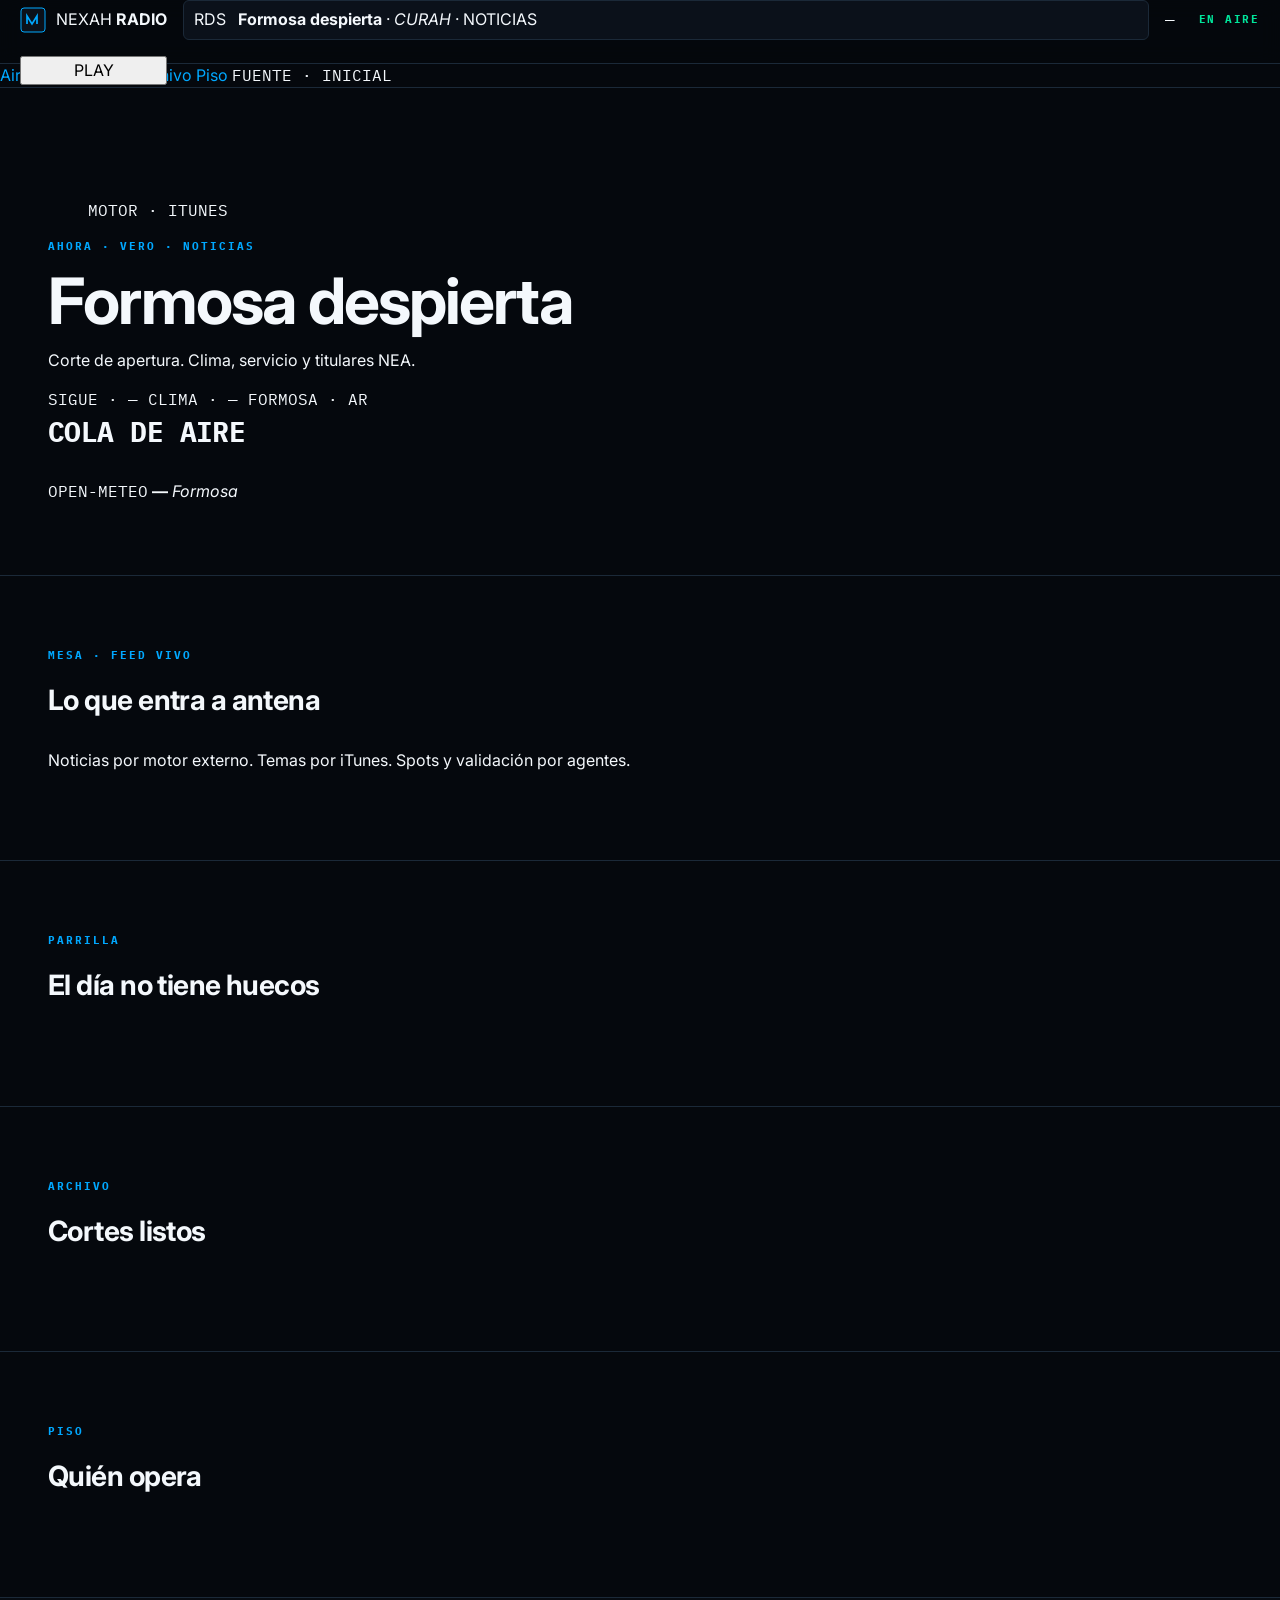
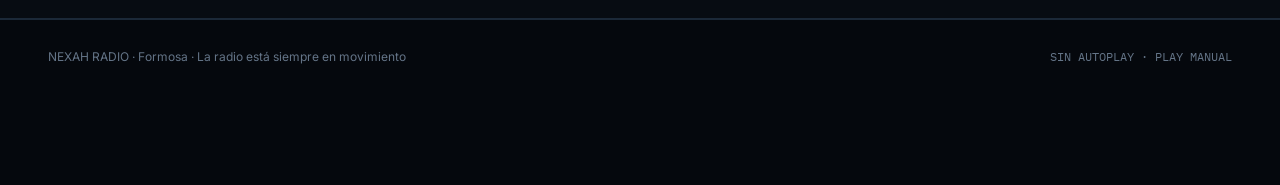
==== commit 2d8eca20: "Consola NEXAH: Vero Diego Pablo Sofi + feed RDS/RSS/iTunes/Open-Meteo" ====
--- a/index.html
+++ b/index.html
@@ -3,236 +3,124 @@
 <head>
   <meta charset="utf-8" />
   <meta name="viewport" content="width=device-width, initial-scale=1" />
-  <title>NEXAH Radio — La señal no duerme</title>
-  <meta name="description" content="Primera radio operada 100% por agentes de IA. Cero humanos en producción. Cero silencio." />
+  <title>NEXAH Radio — La radio está siempre en movimiento</title>
+  <meta name="description" content="Radio operada por agentes. Señal 24/7 desde Formosa. Vero, Diego, Pablo y Sofi en consola." />
   <link rel="preconnect" href="https://fonts.googleapis.com" />
   <link rel="preconnect" href="https://fonts.gstatic.com" crossorigin />
-  <link href="https://fonts.googleapis.com/css2?family=IBM+Plex+Mono:wght@400;600&family=Inter:wght@400;600;700&display=swap" rel="stylesheet" />
+  <link href="https://fonts.googleapis.com/css2?family=IBM+Plex+Mono:wght@400;500;600&family=Inter:wght@400;500;600;700&display=swap" rel="stylesheet" />
   <link rel="stylesheet" href="styles.css" />
 </head>
 <body>
   <audio id="stream" preload="none"></audio>
 
   <header class="topbar">
-    <a class="brand" href="#top">
-      <svg width="28" height="28" viewBox="0 0 28 28" aria-hidden="true">
-        <rect x="1" y="1" width="26" height="26" rx="4" fill="#0B111A" stroke="#00A8FF"/>
-        <path d="M7 18V10l5 8 5-8v8" fill="none" stroke="#00A8FF" stroke-width="1.8"/>
+    <a class="brand" href="#aire">
+      <svg width="26" height="26" viewBox="0 0 26 26" aria-hidden="true">
+        <rect x="1" y="1" width="24" height="24" rx="3" fill="#0B111A" stroke="#00A8FF"/>
+        <path d="M7 17V9l5 8 5-8v8" fill="none" stroke="#00A8FF" stroke-width="1.7"/>
       </svg>
-      <div class="brand-name">NEXAH <span>RADIO</span></div>
+      <span>NEXAH <b>RADIO</b></span>
     </a>
-    <div class="rds mono" aria-live="polite">
-      <span class="rds-label">RDS</span>
-      <div class="rds-track" id="rdsLine">—</div>
+    <div class="rds" aria-live="polite">
+      <span class="tag">RDS</span>
+      <div id="rdsLine">Cargando señal…</div>
     </div>
-    <div class="onair mono" id="onair"><span class="dot"></span><span>EN AIRE</span></div>
-    <button class="play-btn" id="playBtn" type="button" aria-label="Reproducir señal">PLAY</button>
+    <div class="clock mono" id="clock">—</div>
+    <div class="onair mono" id="onair"><i></i><span>EN AIRE</span></div>
+    <button class="play" id="playBtn" type="button">PLAY</button>
   </header>
 
-  <section class="hero" id="top">
-    <canvas id="net" aria-hidden="true"></canvas>
-    <div class="hero-copy">
-      <p class="kicker mono">SEÑAL · 24/7 · SIN LOCUTOR HUMANO</p>
-      <h1>La radio está<br />siempre en <em>movimiento</em></h1>
-      <p class="claim">Primera radio operada cien por ciento por agentes de IA. Sin pausas. Sin silencio. La señal no duerme.</p>
-      <div class="hero-actions">
-        <button class="btn-primary" id="playHero" type="button">ESCUCHAR AHORA</button>
-        <a class="btn-ghost" href="#pipeline-sec" style="display:grid;place-items:center">CÓMO FUNCIONA</a>
+  <nav class="subnav">
+    <a href="#aire">Aire</a>
+    <a href="#feed">Mesa</a>
+    <a href="#parrilla">Parrilla</a>
+    <a href="#archivo">Archivo</a>
+    <a href="#agentes">Piso</a>
+    <span class="src-pill mono" id="srcPill">FUENTE · INICIAL</span>
+  </nav>
+
+  <main>
+    <section class="stage" id="aire">
+      <article class="now">
+        <figure class="art">
+          <img id="nowArt" alt="" />
+          <figcaption class="mono" id="nowSrc">MOTOR · ITUNES</figcaption>
+        </figure>
+        <div class="now-body">
+          <p class="kicker mono">AHORA · <span id="nowAgent">VERO</span> · <span id="nowBlock">NOTICIAS</span></p>
+          <h1 id="nowTitle">Formosa despierta</h1>
+          <p class="lead" id="nowLead">Corte de apertura. Clima, servicio y titulares NEA.</p>
+          <div class="meta mono">
+            <span id="nowNext">SIGUE · —</span>
+            <span id="nowWx">CLIMA · —</span>
+            <span>FORMOSA · AR</span>
+          </div>
+        </div>
+      </article>
+
+      <aside class="rack">
+        <h2 class="mono">COLA DE AIRE</h2>
+        <ol id="queue"></ol>
+        <div class="wx" id="wxBox">
+          <span class="mono">OPEN-METEO</span>
+          <strong id="wxTemp">—</strong>
+          <em id="wxDesc">Formosa</em>
+        </div>
+      </aside>
+    </section>
+
+    <section id="feed">
+      <div class="sec-head">
+        <div>
+          <p class="kicker mono">MESA · FEED VIVO</p>
+          <h2>Lo que entra a antena</h2>
+        </div>
+        <p class="note">Noticias por motor externo. Temas por iTunes. Spots y validación por agentes.</p>
       </div>
-      <div class="meta-row mono">
-        <span>AGENTE <strong id="nowAgent">CURAH</strong></span>
-        <span>BLOQUE <strong id="nowBlock">NOTICIAS</strong></span>
-        <span>ESTADO <strong>OPERATIVA</strong></span>
-      </div>
-      <div class="hidden-edu" id="edu">
-        <div class="card">
-          <h3>Qué estás oyendo</h3>
-          <p>Un pipeline de agentes genera, valida y pone al aire cada pieza. Si el validador rechaza, el ítem vuelve atrás y se reescribe. No hay humano en la consola.</p>
+      <div class="feed" id="feedGrid"></div>
+    </section>
+
+    <section id="parrilla">
+      <div class="sec-head">
+        <div>
+          <p class="kicker mono">PARRILLA</p>
+          <h2>El día no tiene huecos</h2>
         </div>
       </div>
-    </div>
-    <div class="hero-stage">
-      <div class="studio">
-        <div class="studio-top mono"><span>STUDIO RACK 01</span><span>GAIN · LIM · AIR</span></div>
-        <div class="meters">
-          <svg class="phones" viewBox="0 0 180 180" aria-hidden="true">
-            <circle cx="90" cy="90" r="78" fill="none" stroke="#1B2938"/>
-            <path d="M40 98a50 50 0 0 1 100 0" fill="none" stroke="#00A8FF" stroke-width="6"/>
-            <rect x="32" y="96" width="18" height="36" rx="6" fill="#101822" stroke="#00A8FF"/>
-            <rect x="130" y="96" width="18" height="36" rx="6" fill="#101822" stroke="#00A8FF"/>
-            <circle cx="90" cy="88" r="16" fill="#0B111A" stroke="#28C4FF"/>
-            <path d="M70 130h40" stroke="#1B2938"/>
-          </svg>
-          <div class="vu" aria-hidden="true">
-            <span style="--h:46%"></span><span style="--h:72%"></span>
-            <span style="--h:38%"></span><span style="--h:88%"></span>
-            <span style="--h:55%"></span><span style="--h:64%"></span>
-            <span style="--h:41%"></span><span style="--h:79%"></span>
-          </div>
-        </div>
-        <div class="now-line">
-          <span>AHORA</span>
-          <strong id="nowTrack">Formosa despierta</strong>
+      <div class="grid-4" id="dayparts"></div>
+    </section>
+
+    <section id="archivo">
+      <div class="sec-head">
+        <div>
+          <p class="kicker mono">ARCHIVO</p>
+          <h2>Cortes listos</h2>
         </div>
       </div>
-    </div>
-  </section>
+      <div class="archive" id="archiveGrid"></div>
+    </section>
 
-  <section id="ahora">
-    <p class="sec-kicker mono">01 — AHORA</p>
-    <h2>Qué está pasando en la señal</h2>
-    <div class="now-grid">
-      <article class="card">
-        <p class="sec-kicker mono">BLOQUE ACTIVO</p>
-        <div class="stat">Noticias + servicio</div>
-        <p>Curah arma el corte. Mazclin controla continuidad. Kiro programa la música. Lina dispara spots.</p>
-      </article>
-      <article class="card">
-        <p class="sec-kicker mono">LATENCIA DE AIRE</p>
-        <div class="stat">8 min</div>
-        <p>Del prompt aprobado a la antena. Si valida mal, no sale.</p>
-      </article>
-      <article class="card">
-        <p class="sec-kicker mono">REGLA</p>
-        <div class="stat">0 silencio</div>
-        <p>Si un bloque cae, entra el buffer de playlist. La señal no se apaga.</p>
-      </article>
-    </div>
-  </section>
+    <section id="agentes">
+      <div class="sec-head">
+        <div>
+          <p class="kicker mono">PISO</p>
+          <h2>Quién opera</h2>
+        </div>
+      </div>
+      <div class="agents" id="agentGrid"></div>
+    </section>
+  </main>
 
-  <section id="pipeline-sec">
-    <p class="sec-kicker mono">02 — CÓMO FUNCIONA</p>
-    <h2>Del prompt cero a la antena</h2>
-    <div class="flow">
-      <article class="step" data-i="0"><div class="n mono">01</div><h3>Prompt</h3><p>Encargo crudo. Tema, tono, duración.</p></article>
-      <article class="step" data-i="1"><div class="n mono">02</div><h3>Idea</h3><p>Ángulo y estructura del corte.</p></article>
-      <article class="step" data-i="2"><div class="n mono">03</div><h3>Validación</h3><p>Si no pasa, rebota. Rewrite.</p></article>
-      <article class="step" data-i="3"><div class="n mono">04</div><h3>Composición</h3><p>Guion + voz + cama.</p></article>
-      <article class="step" data-i="4"><div class="n mono">05</div><h3>Master</h3><p>Nivel, ducking, aire.</p></article>
-      <article class="step" data-i="5"><div class="n mono">06</div><h3>Playlist</h3><p>Encaje en la parrilla.</p></article>
-      <article class="step" data-i="6"><div class="n mono">07</div><h3>Antena</h3><p>Cola de salida.</p></article>
-      <article class="step" data-i="7"><div class="n mono">08</div><h3>Aire</h3><p>RDS + señal viva.</p></article>
-    </div>
-  </section>
-
-  <section id="parrilla">
-    <p class="sec-kicker mono">03 — PARRILLA</p>
-    <h2>El día no tiene huecos</h2>
-    <div class="grid-2">
-      <article class="card"><h3>06–10 · Apertura</h3><p>Noticias NEA, clima, cortes de servicio. Curah al frente.</p></article>
-      <article class="card"><h3>10–14 · Operación</h3><p>Spots PyME, Nexus cobranza, continuidad musical de Kiro.</p></article>
-      <article class="card"><h3>14–20 · Tarde</h3><p>Titulares rotativos + publicidad local. Lina programa el inventario.</p></article>
-      <article class="card"><h3>20–06 · Señal nocturna</h3><p>Música + flashes. Nadie apaga la consola porque no hay consola humana.</p></article>
-    </div>
-  </section>
-
-  <section id="agentes">
-    <p class="sec-kicker mono">04 — AGENTES</p>
-    <h2>Quién opera, qué hace</h2>
-    <div class="agents">
-      <article class="card agent">
-        <code class="mono">CURAH</code>
-        <h3>Noticias</h3>
-        <p>Titulares, clima, servicio. Escribe y lee el bloque informativo.</p>
-      </article>
-      <article class="card agent">
-        <code class="mono">MAZCLIN</code>
-        <h3>Continuidad</h3>
-        <p>Valida tono, repetición y reglas. Si falla, no sale al aire.</p>
-      </article>
-      <article class="card agent">
-        <code class="mono">KIRO</code>
-        <h3>Música</h3>
-        <p>Arma playlist y cruces. Mantiene movimiento entre bloques.</p>
-      </article>
-      <article class="card agent">
-        <code class="mono">LINA</code>
-        <h3>Aire comercial</h3>
-        <p>Spots, inventario y disparos de publicidad.</p>
-      </article>
-    </div>
-  </section>
-
-  <section id="dossier">
-    <p class="sec-kicker mono">05 — DOSSIER</p>
-    <h2>Qué es y qué no es</h2>
-    <div class="grid-3">
-      <article class="card">
-        <h3>Es una radio</h3>
-        <p>Señal continua, RDS, parrilla, spots y noticias. Se escucha. No se “explora”.</p>
-      </article>
-      <article class="card">
-        <h3>No es un locutor fake</h3>
-        <p>No hay humano fingiendo. Cada corte nace de un agente con rol y pasa por validador.</p>
-      </article>
-      <article class="card">
-        <h3>No es playlist infinita</h3>
-        <p>Hay edición, rechazo y rewrite. Lo que no cumple regla no llega a antena.</p>
-      </article>
-    </div>
-  </section>
-
-  <div class="ticker-wrap" aria-hidden="true">
-    <div class="ticker">
-      <span>FORMOSA — mínima 12° / máxima 24°</span>
-      <span>NEXAH RADIO — la señal no duerme</span>
-      <span>BANCO FORMOSA — aviso al aire</span>
-      <span>NEXUS COBRANZA — bloque automatizado</span>
-      <span>SIN SILENCIO — buffer activo</span>
-      <span>FORMOSA — mínima 12° / máxima 24°</span>
-      <span>NEXAH RADIO — la señal no duerme</span>
-      <span>BANCO FORMOSA — aviso al aire</span>
-      <span>NEXUS COBRANZA — bloque automatizado</span>
-      <span>SIN SILENCIO — buffer activo</span>
-    </div>
+  <div class="ticker-wrap">
+    <div class="ticker" id="ticker"></div>
   </div>
 
-  <section id="aire">
-    <p class="sec-kicker mono">06 — AIRE COMERCIAL</p>
-    <h2>Inventario en rotación</h2>
-    <div class="spots">
-      <article class="card spot"><small class="mono">SPOT 01</small><h3>Banco Formosa</h3><p>Aviso institucional. 25"</p></article>
-      <article class="card spot"><small class="mono">SPOT 02</small><h3>Nexus cobranza</h3><p>Bloque operativo NEXAH. 20"</p></article>
-      <article class="card spot"><small class="mono">SPOT 03</small><h3>PyMEs NEA</h3><p>Inventario local rotativo. 15"</p></article>
-    </div>
-  </section>
-
   <footer>
-    <span>NEXAH RADIO · La radio está siempre en movimiento</span>
+    <span>NEXAH RADIO · Formosa · La radio está siempre en movimiento</span>
     <span class="mono">SIN AUTOPLAY · PLAY MANUAL</span>
   </footer>
 
-  <aside class="pipeline" aria-label="Pipeline de contenido">
-    <header>
-      <h2 class="mono">PIPELINE</h2>
-      <span class="status mono" id="pipeStatus">PROMPT</span>
-      <button class="pipe-toggle mono" id="pipeToggle" type="button">MIN</button>
-    </header>
-    <div class="rail">
-      <svg viewBox="0 0 296 168" aria-hidden="true">
-        <path d="M18 28h232v56H92v56H18" fill="none" stroke="#1B2938" stroke-width="2"/>
-        <g fill="#0B111A" stroke="#1B2938">
-          <circle cx="18" cy="28" r="6"/><circle cx="92" cy="28" r="6"/>
-          <circle cx="166" cy="28" r="6"/><circle cx="250" cy="28" r="6"/>
-          <circle cx="250" cy="84" r="6"/><circle cx="166" cy="84" r="6"/>
-          <circle cx="92" cy="140" r="6"/><circle cx="18" cy="140" r="6"/>
-        </g>
-        <g fill="#647487" font-size="8" font-family="IBM Plex Mono, monospace">
-          <text x="18" y="16" text-anchor="middle">P</text>
-          <text x="92" y="16" text-anchor="middle">I</text>
-          <text x="166" y="16" text-anchor="middle">V</text>
-          <text x="250" y="16" text-anchor="middle">C</text>
-          <text x="250" y="102" text-anchor="middle">M</text>
-          <text x="166" y="102" text-anchor="middle">PL</text>
-          <text x="92" y="158" text-anchor="middle">ANT</text>
-          <text x="18" y="158" text-anchor="middle">AIR</text>
-        </g>
-      </svg>
-      <div class="token" id="token"><span id="tokenIcon"></span></div>
-    </div>
-    <div class="legend mono"><span>PROMPT</span><span>AIRE</span></div>
-  </aside>
-
+  <script src="data.js"></script>
   <script src="app.js"></script>
 </body>
 </html>
--- a/styles.css
+++ b/styles.css
@@ -0,0 +1,674 @@
+:root {
+  --bg: #05080d;
+  --surface: #0b111a;
+  --raised: #101822;
+  --border: #1b2938;
+  --text: #f4f8fc;
+  --text-2: #9baabc;
+  --muted: #647487;
+  --blue: #00a8ff;
+  --blue-b: #28c4ff;
+  --green: #00e59b;
+  --magenta: #d946ef;
+  --warn: #ffb020;
+  --danger: #ff4d5e;
+  --radius: 8px;
+  --header-h: 64px;
+}
+
+*,
+*::before,
+*::after {
+  box-sizing: border-box;
+}
+
+html {
+  scroll-behavior: smooth;
+}
+
+body {
+  margin: 0;
+  background: var(--bg);
+  color: var(--text);
+  font-family: Inter, "Segoe UI", system-ui, sans-serif;
+  line-height: 1.45;
+  min-height: 100vh;
+}
+
+button,
+input {
+  font: inherit;
+}
+
+a {
+  color: var(--blue);
+  text-decoration: none;
+}
+
+.mono {
+  font-family: "IBM Plex Mono", ui-monospace, Menlo, Consolas, monospace;
+}
+
+.topbar {
+  position: sticky;
+  top: 0;
+  z-index: 40;
+  height: var(--header-h);
+  display: grid;
+  grid-template-columns: auto 1fr auto auto;
+  gap: 16px;
+  align-items: center;
+  padding: 0 20px;
+  background: rgba(5, 8, 13, 0.92);
+  border-bottom: 1px solid var(--border);
+  backdrop-filter: blur(10px);
+}
+
+.brand {
+  display: flex;
+  align-items: center;
+  gap: 10px;
+  color: var(--text);
+}
+
+.brand svg {
+  display: block;
+}
+
+.brand-name {
+  font-weight: 700;
+  letter-spacing: 0.08em;
+  font-size: 13px;
+}
+
+.brand-name span {
+  color: var(--blue);
+}
+
+.rds {
+  min-width: 0;
+  display: flex;
+  align-items: center;
+  gap: 12px;
+  overflow: hidden;
+  border: 1px solid var(--border);
+  background: var(--surface);
+  border-radius: 6px;
+  padding: 6px 10px;
+  height: 40px;
+}
+
+.rds-label {
+  color: var(--muted);
+  font-size: 10px;
+  letter-spacing: 0.14em;
+  flex-shrink: 0;
+}
+
+.rds-track {
+  overflow: hidden;
+  white-space: nowrap;
+  flex: 1;
+}
+
+.rds-track b {
+  color: var(--text);
+  font-weight: 600;
+}
+
+.rds-track em {
+  color: var(--text-2);
+  font-style: normal;
+}
+
+.onair {
+  display: flex;
+  align-items: center;
+  gap: 8px;
+  font-size: 11px;
+  letter-spacing: 0.16em;
+  color: var(--green);
+  font-weight: 700;
+}
+
+.onair.down {
+  color: var(--danger);
+}
+
+.dot {
+  width: 8px;
+  height: 8px;
+  border-radius: 50%;
+  background: currentColor;
+  box-shadow: 0 0 8px currentColor;
+  animation: pulse 1.6s ease-in-out infinite;
+}
+
+@keyframes pulse {
+  0%,
+  100% { opacity: 1; }
+  50% { opacity: 0.35; }
+}
+
+.play-btn {
+  height: 40px;
+  min-width: 132px;
+  border: 1px solid #145a82;
+  background: #062033;
+  color: var(--blue-b);
+  border-radius: 6px;
+  cursor: pointer;
+  font-weight: 700;
+  letter-spacing: 0.12em;
+  font-size: 12px;
+}
+
+.play-btn:hover,
+.play-btn:focus-visible {
+  background: #083049;
+  outline: 2px solid var(--blue);
+  outline-offset: 2px;
+}
+
+.play-btn.on {
+  border-color: #0d6a4d;
+  background: #05261c;
+  color: var(--green);
+}
+
+.hero {
+  position: relative;
+  min-height: calc(100vh - var(--header-h));
+  display: grid;
+  grid-template-columns: 1.1fr 0.9fr;
+  gap: 32px;
+  padding: 48px 48px 72px;
+  overflow: hidden;
+}
+
+#net {
+  position: absolute;
+  inset: 0;
+  width: 100%;
+  height: 100%;
+  opacity: 0.35;
+  pointer-events: none;
+}
+
+.hero-copy,
+.hero-stage {
+  position: relative;
+  z-index: 1;
+}
+
+.kicker {
+  color: var(--blue);
+  letter-spacing: 0.18em;
+  font-size: 11px;
+  font-weight: 700;
+  margin: 0 0 16px;
+}
+
+h1 {
+  font-size: clamp(32px, 5vw, 64px);
+  line-height: 0.95;
+  letter-spacing: -0.03em;
+  margin: 0 0 18px;
+}
+
+h1 em {
+  font-style: normal;
+  color: var(--blue-b);
+}
+
+.claim {
+  color: var(--text-2);
+  font-size: 18px;
+  max-width: 34ch;
+  margin: 0 0 28px;
+}
+
+.hero-actions {
+  display: flex;
+  gap: 12px;
+  flex-wrap: wrap;
+}
+
+.btn-primary,
+.btn-ghost {
+  height: 44px;
+  padding: 0 18px;
+  border-radius: 6px;
+  cursor: pointer;
+  font-weight: 700;
+  letter-spacing: 0.08em;
+  font-size: 12px;
+}
+
+.btn-primary {
+  border: 1px solid #1474a8;
+  background: var(--blue);
+  color: #031018;
+}
+
+.btn-ghost {
+  border: 1px solid var(--border);
+  background: transparent;
+  color: var(--text-2);
+}
+
+.meta-row {
+  display: flex;
+  gap: 18px;
+  margin-top: 28px;
+  color: var(--muted);
+  font-size: 12px;
+}
+
+.meta-row strong {
+  color: var(--text);
+  font-weight: 600;
+}
+
+.hero-stage {
+  display: grid;
+  place-items: center;
+}
+
+.studio {
+  width: min(100%, 460px);
+  background: var(--surface);
+  border: 1px solid var(--border);
+  border-radius: 10px;
+  padding: 18px;
+}
+
+.studio-top {
+  display: flex;
+  justify-content: space-between;
+  color: var(--muted);
+  font-size: 10px;
+  letter-spacing: 0.14em;
+  margin-bottom: 12px;
+}
+
+.meters {
+  display: grid;
+  grid-template-columns: 1fr auto;
+  gap: 14px;
+  align-items: center;
+}
+
+.phones {
+  width: 180px;
+  height: 180px;
+}
+
+.vu {
+  display: flex;
+  gap: 4px;
+  height: 140px;
+  align-items: flex-end;
+}
+
+.vu span {
+  width: 8px;
+  background: linear-gradient(to top, var(--green), var(--blue), var(--warn));
+  transform-origin: bottom;
+  animation: vu 1.1s ease-in-out infinite;
+  opacity: 0.35;
+}
+
+body.is-playing .vu span {
+  opacity: 1;
+}
+
+.vu span:nth-child(2) { animation-delay: 0.1s; }
+.vu span:nth-child(3) { animation-delay: 0.18s; }
+.vu span:nth-child(4) { animation-delay: 0.05s; }
+.vu span:nth-child(5) { animation-delay: 0.22s; }
+.vu span:nth-child(6) { animation-delay: 0.12s; }
+.vu span:nth-child(7) { animation-delay: 0.28s; }
+.vu span:nth-child(8) { animation-delay: 0.08s; }
+
+@keyframes vu {
+  0%,
+  100% { height: 18%; }
+  50% { height: var(--h, 70%); }
+}
+
+.now-line {
+  margin-top: 14px;
+  border-top: 1px solid var(--border);
+  padding-top: 12px;
+  display: flex;
+  justify-content: space-between;
+  font-size: 12px;
+  color: var(--text-2);
+}
+
+section:not(.hero) {
+  padding: 72px 48px;
+  border-top: 1px solid var(--border);
+}
+
+.sec-kicker {
+  color: var(--muted);
+  letter-spacing: 0.16em;
+  font-size: 11px;
+  margin: 0 0 8px;
+}
+
+h2 {
+  margin: 0 0 28px;
+  font-size: 28px;
+  letter-spacing: -0.02em;
+}
+
+.grid-3,
+.grid-4,
+.grid-2 {
+  display: grid;
+  gap: 14px;
+}
+
+.grid-2 { grid-template-columns: 1fr 1fr; }
+.grid-3 { grid-template-columns: repeat(3, 1fr); }
+.grid-4 { grid-template-columns: repeat(4, 1fr); }
+
+.card {
+  background: var(--surface);
+  border: 1px solid var(--border);
+  border-radius: var(--radius);
+  padding: 16px;
+}
+
+.card h3 {
+  margin: 0 0 8px;
+  font-size: 16px;
+}
+
+.card p,
+.card li {
+  color: var(--text-2);
+  font-size: 14px;
+}
+
+.now-grid {
+  display: grid;
+  grid-template-columns: 1.4fr 1fr 1fr;
+  gap: 14px;
+}
+
+.stat {
+  font-size: 22px;
+  font-weight: 700;
+}
+
+.flow {
+  display: grid;
+  grid-template-columns: repeat(8, 1fr);
+  gap: 8px;
+}
+
+.step {
+  background: var(--surface);
+  border: 1px solid var(--border);
+  border-radius: 6px;
+  padding: 12px 10px;
+  min-height: 108px;
+}
+
+.step.active {
+  border-color: #1474a8;
+  box-shadow: inset 0 0 0 1px #1474a8;
+}
+
+.step.reject {
+  border-color: var(--danger);
+}
+
+.step .n {
+  color: var(--muted);
+  font-size: 10px;
+  letter-spacing: 0.14em;
+}
+
+.step h3 {
+  margin: 8px 0 6px;
+  font-size: 13px;
+}
+
+.step p {
+  margin: 0;
+  color: var(--text-2);
+  font-size: 12px;
+}
+
+.agents {
+  display: grid;
+  grid-template-columns: repeat(4, 1fr);
+  gap: 12px;
+}
+
+.agent code {
+  color: var(--blue);
+  font-size: 11px;
+}
+
+.ticker-wrap {
+  overflow: hidden;
+  border-top: 1px solid var(--border);
+  border-bottom: 1px solid var(--border);
+  background: #070c12;
+}
+
+.ticker {
+  display: flex;
+  gap: 40px;
+  white-space: nowrap;
+  animation: tick 28s linear infinite;
+  padding: 10px 0;
+  color: var(--text-2);
+  font-size: 13px;
+}
+
+@keyframes tick {
+  from { transform: translateX(0); }
+  to { transform: translateX(-50%); }
+}
+
+.spots {
+  display: grid;
+  grid-template-columns: repeat(3, 1fr);
+  gap: 12px;
+}
+
+.spot {
+  min-height: 120px;
+  display: flex;
+  flex-direction: column;
+  justify-content: space-between;
+}
+
+.spot small {
+  color: var(--muted);
+  letter-spacing: 0.12em;
+}
+
+footer {
+  padding: 28px 48px 120px;
+  color: var(--muted);
+  font-size: 12px;
+  display: flex;
+  justify-content: space-between;
+  border-top: 1px solid var(--border);
+}
+
+.pipeline {
+  position: fixed;
+  right: 16px;
+  bottom: 16px;
+  z-index: 50;
+  width: 320px;
+  background: rgba(11, 17, 26, 0.96);
+  border: 1px solid var(--border);
+  border-radius: 10px;
+  padding: 12px;
+  box-shadow: 0 12px 40px rgba(0, 0, 0, 0.45);
+}
+
+.pipeline.collapsed .rail,
+.pipeline.collapsed .legend {
+  display: none;
+}
+
+.pipeline.collapsed {
+  width: auto;
+  min-width: 220px;
+}
+
+.pipe-toggle {
+  border: 1px solid var(--border);
+  background: var(--raised);
+  color: var(--text-2);
+  border-radius: 4px;
+  font: inherit;
+  font-size: 10px;
+  letter-spacing: 0.12em;
+  padding: 4px 8px;
+  cursor: pointer;
+}
+
+.pipeline header {
+  display: flex;
+  justify-content: space-between;
+  align-items: center;
+  margin-bottom: 8px;
+}
+
+.pipeline h2 {
+  font-size: 11px;
+  letter-spacing: 0.14em;
+  margin: 0;
+  color: var(--text-2);
+}
+
+.pipeline .status {
+  font-size: 10px;
+  color: var(--green);
+}
+
+.rail {
+  position: relative;
+  height: 168px;
+}
+
+.rail svg {
+  width: 100%;
+  height: 100%;
+}
+
+.token {
+  position: absolute;
+  width: 28px;
+  height: 28px;
+  margin: -14px 0 0 -14px;
+  display: grid;
+  place-items: center;
+  color: var(--blue-b);
+  pointer-events: none;
+  transition: color 200ms;
+}
+
+.token.reject {
+  color: var(--danger);
+}
+
+.token svg {
+  width: 22px;
+  height: 22px;
+}
+
+.legend {
+  display: flex;
+  justify-content: space-between;
+  color: var(--muted);
+  font-size: 10px;
+  margin-top: 4px;
+}
+
+.hidden-edu {
+  max-height: 0;
+  overflow: hidden;
+  opacity: 0;
+  transition: 280ms ease;
+}
+
+.hidden-edu.open {
+  max-height: 400px;
+  opacity: 1;
+  margin-top: 18px;
+}
+
+@media (max-width: 1024px) {
+  .hero,
+  section:not(.hero),
+  footer {
+    padding-left: 20px;
+    padding-right: 20px;
+  }
+  .hero {
+    grid-template-columns: 1fr;
+    min-height: auto;
+  }
+  .now-grid,
+  .grid-3,
+  .grid-4,
+  .agents,
+  .spots,
+  .flow {
+    grid-template-columns: 1fr 1fr;
+  }
+}
+
+@media (max-width: 720px) {
+  .topbar {
+    grid-template-columns: 1fr auto;
+    height: auto;
+    padding: 10px 12px;
+    gap: 8px;
+  }
+  .rds {
+    grid-column: 1 / -1;
+  }
+  .now-grid,
+  .grid-2,
+  .grid-3,
+  .grid-4,
+  .agents,
+  .spots,
+  .flow {
+    grid-template-columns: 1fr;
+  }
+  .pipeline {
+    left: 8px;
+    right: 8px;
+    width: auto;
+    bottom: 8px;
+  }
+  footer {
+    padding-bottom: 220px;
+    flex-direction: column;
+    gap: 8px;
+  }
+}
+
+@media (prefers-reduced-motion: reduce) {
+  *,
+  *::before,
+  *::after {
+    animation: none !important;
+    transition: none !important;
+  }
+}
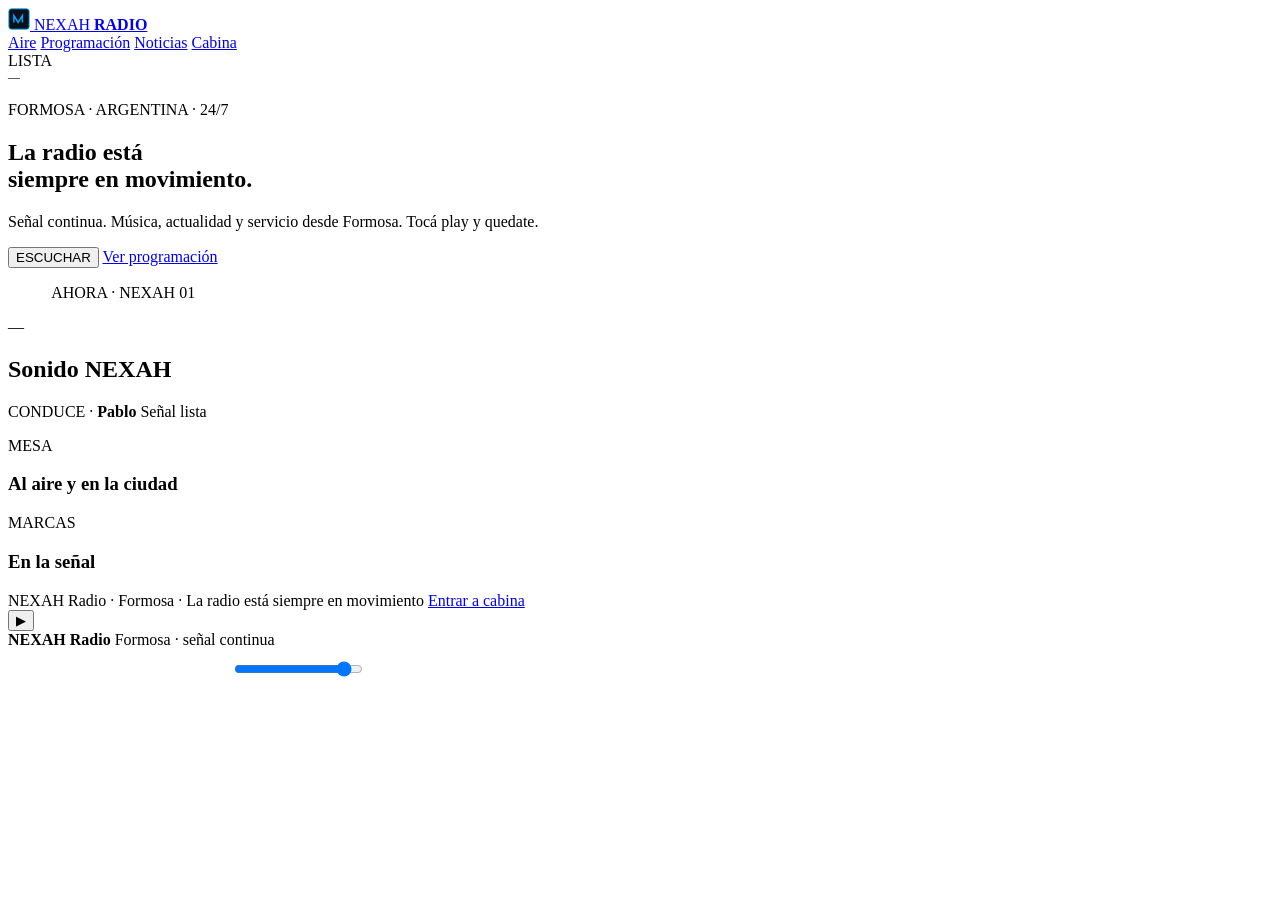
==== commit 8bd547fc: "Aire publico + cabina: radio profesional con stream 24/7 y pisadores" ====
--- a/index.html
+++ b/index.html
@@ -3,124 +3,92 @@
 <head>
   <meta charset="utf-8" />
   <meta name="viewport" content="width=device-width, initial-scale=1" />
-  <title>NEXAH Radio — La radio está siempre en movimiento</title>
-  <meta name="description" content="Radio operada por agentes. Señal 24/7 desde Formosa. Vero, Diego, Pablo y Sofi en consola." />
+  <title>NEXAH Radio — En vivo desde Formosa</title>
+  <meta name="description" content="NEXAH Radio. Señal continua 24/7 desde Formosa. La radio está siempre en movimiento." />
   <link rel="preconnect" href="https://fonts.googleapis.com" />
   <link rel="preconnect" href="https://fonts.gstatic.com" crossorigin />
-  <link href="https://fonts.googleapis.com/css2?family=IBM+Plex+Mono:wght@400;500;600&family=Inter:wght@400;500;600;700&display=swap" rel="stylesheet" />
-  <link rel="stylesheet" href="styles.css" />
+  <link href="https://fonts.googleapis.com/css2?family=IBM+Plex+Mono:wght@400;500;600&family=Inter:wght@400;500;600;700;800&display=swap" rel="stylesheet" />
+  <link rel="stylesheet" href="css/site.css" />
 </head>
 <body>
-  <audio id="stream" preload="none"></audio>
+  <audio id="stream" preload="none" crossorigin="anonymous"></audio>
 
-  <header class="topbar">
-    <a class="brand" href="#aire">
-      <svg width="26" height="26" viewBox="0 0 26 26" aria-hidden="true">
+  <header class="top">
+    <a class="brand" href="index.html">
+      <svg width="22" height="22" viewBox="0 0 26 26" aria-hidden="true">
         <rect x="1" y="1" width="24" height="24" rx="3" fill="#0B111A" stroke="#00A8FF"/>
         <path d="M7 17V9l5 8 5-8v8" fill="none" stroke="#00A8FF" stroke-width="1.7"/>
       </svg>
-      <span>NEXAH <b>RADIO</b></span>
+      NEXAH <b>RADIO</b>
     </a>
-    <div class="rds" aria-live="polite">
-      <span class="tag">RDS</span>
-      <div id="rdsLine">Cargando señal…</div>
-    </div>
-    <div class="clock mono" id="clock">—</div>
-    <div class="onair mono" id="onair"><i></i><span>EN AIRE</span></div>
-    <button class="play" id="playBtn" type="button">PLAY</button>
+    <nav class="nav">
+      <a class="active" href="index.html">Aire</a>
+      <a href="#programacion">Programación</a>
+      <a href="#noticias">Noticias</a>
+      <a href="cabina.html">Cabina</a>
+    </nav>
+    <div class="live-chip mono"><i></i><span id="airState">LISTA</span></div>
+    <div class="mono" id="clock" style="font-size:12px;color:var(--muted)">—</div>
   </header>
 
-  <nav class="subnav">
-    <a href="#aire">Aire</a>
-    <a href="#feed">Mesa</a>
-    <a href="#parrilla">Parrilla</a>
-    <a href="#archivo">Archivo</a>
-    <a href="#agentes">Piso</a>
-    <span class="src-pill mono" id="srcPill">FUENTE · INICIAL</span>
-  </nav>
-
-  <main>
-    <section class="stage" id="aire">
-      <article class="now">
+  <main class="wrap">
+    <section class="hero">
+      <div>
+        <p class="kicker mono">FORMOSA · ARGENTINA · 24/7</p>
+        <h1>La radio está<br>siempre en <em style="color:var(--blue);font-style:normal">movimiento</em>.</h1>
+        <p class="lead">Señal continua. Música, actualidad y servicio desde Formosa. Tocá play y quedate.</p>
+        <div class="hero-actions">
+          <button class="btn btn-play" data-play data-play-label type="button">ESCUCHAR</button>
+          <a class="btn btn-ghost" href="#programacion">Ver programación</a>
+        </div>
+      </div>
+      <article class="nowcard">
         <figure class="art">
-          <img id="nowArt" alt="" />
-          <figcaption class="mono" id="nowSrc">MOTOR · ITUNES</figcaption>
+          <img id="nowArt" alt="" src="https://images.unsplash.com/photo-1511379938547-c1f69419868d?auto=format&fit=crop&w=900&q=70" />
+          <span class="badge mono">AHORA · NEXAH 01</span>
         </figure>
-        <div class="now-body">
-          <p class="kicker mono">AHORA · <span id="nowAgent">VERO</span> · <span id="nowBlock">NOTICIAS</span></p>
-          <h1 id="nowTitle">Formosa despierta</h1>
-          <p class="lead" id="nowLead">Corte de apertura. Clima, servicio y titulares NEA.</p>
-          <div class="meta mono">
-            <span id="nowNext">SIGUE · —</span>
-            <span id="nowWx">CLIMA · —</span>
-            <span>FORMOSA · AR</span>
-          </div>
+        <p class="kicker mono" id="showRange">—</p>
+        <h2 id="showName">Sonido NEXAH</h2>
+        <div class="meta mono">
+          <span>CONDUCE · <b id="showHost">Pablo</b></span>
+          <span id="nowTrack">Señal lista</span>
         </div>
       </article>
-
-      <aside class="rack">
-        <h2 class="mono">COLA DE AIRE</h2>
-        <ol id="queue"></ol>
-        <div class="wx" id="wxBox">
-          <span class="mono">OPEN-METEO</span>
-          <strong id="wxTemp">—</strong>
-          <em id="wxDesc">Formosa</em>
-        </div>
-      </aside>
     </section>
 
-    <section id="feed">
-      <div class="sec-head">
-        <div>
-          <p class="kicker mono">MESA · FEED VIVO</p>
-          <h2>Lo que entra a antena</h2>
-        </div>
-        <p class="note">Noticias por motor externo. Temas por iTunes. Spots y validación por agentes.</p>
-      </div>
-      <div class="feed" id="feedGrid"></div>
+    <section class="strip" id="programacion"></section>
+
+    <section class="sec" id="noticias">
+      <p class="kicker mono">MESA</p>
+      <h3>Al aire y en la ciudad</h3>
+      <div class="grid" id="notes"></div>
     </section>
 
-    <section id="parrilla">
-      <div class="sec-head">
-        <div>
-          <p class="kicker mono">PARRILLA</p>
-          <h2>El día no tiene huecos</h2>
-        </div>
-      </div>
-      <div class="grid-4" id="dayparts"></div>
-    </section>
-
-    <section id="archivo">
-      <div class="sec-head">
-        <div>
-          <p class="kicker mono">ARCHIVO</p>
-          <h2>Cortes listos</h2>
-        </div>
-      </div>
-      <div class="archive" id="archiveGrid"></div>
-    </section>
-
-    <section id="agentes">
-      <div class="sec-head">
-        <div>
-          <p class="kicker mono">PISO</p>
-          <h2>Quién opera</h2>
-        </div>
-      </div>
-      <div class="agents" id="agentGrid"></div>
+    <section class="sec">
+      <p class="kicker mono">MARCAS</p>
+      <h3>En la señal</h3>
+      <div class="grid" id="spots"></div>
     </section>
   </main>
 
-  <div class="ticker-wrap">
-    <div class="ticker" id="ticker"></div>
+  <footer class="wrap">
+    <span>NEXAH Radio · Formosa · La radio está siempre en movimiento</span>
+    <a href="cabina.html">Entrar a cabina</a>
+  </footer>
+
+  <div class="player">
+    <button class="p-btn" data-play data-play-label type="button">▶</button>
+    <div class="p-copy">
+      <strong id="pTitle">NEXAH Radio</strong>
+      <span id="pSub">Formosa · señal continua</span>
+    </div>
+    <div class="drop-flag mono" id="dropLine"></div>
+    <canvas class="vu" id="vu" width="220" height="28"></canvas>
+    <input class="vol" id="vol" type="range" min="0" max="1" step="0.01" value="0.9" />
   </div>
 
-  <footer>
-    <span>NEXAH RADIO · Formosa · La radio está siempre en movimiento</span>
-    <span class="mono">SIN AUTOPLAY · PLAY MANUAL</span>
-  </footer>
-
-  <script src="data.js"></script>
-  <script src="app.js"></script>
+  <script src="js/data.js"></script>
+  <script src="js/engine.js"></script>
+  <script src="js/aire.js"></script>
 </body>
 </html>
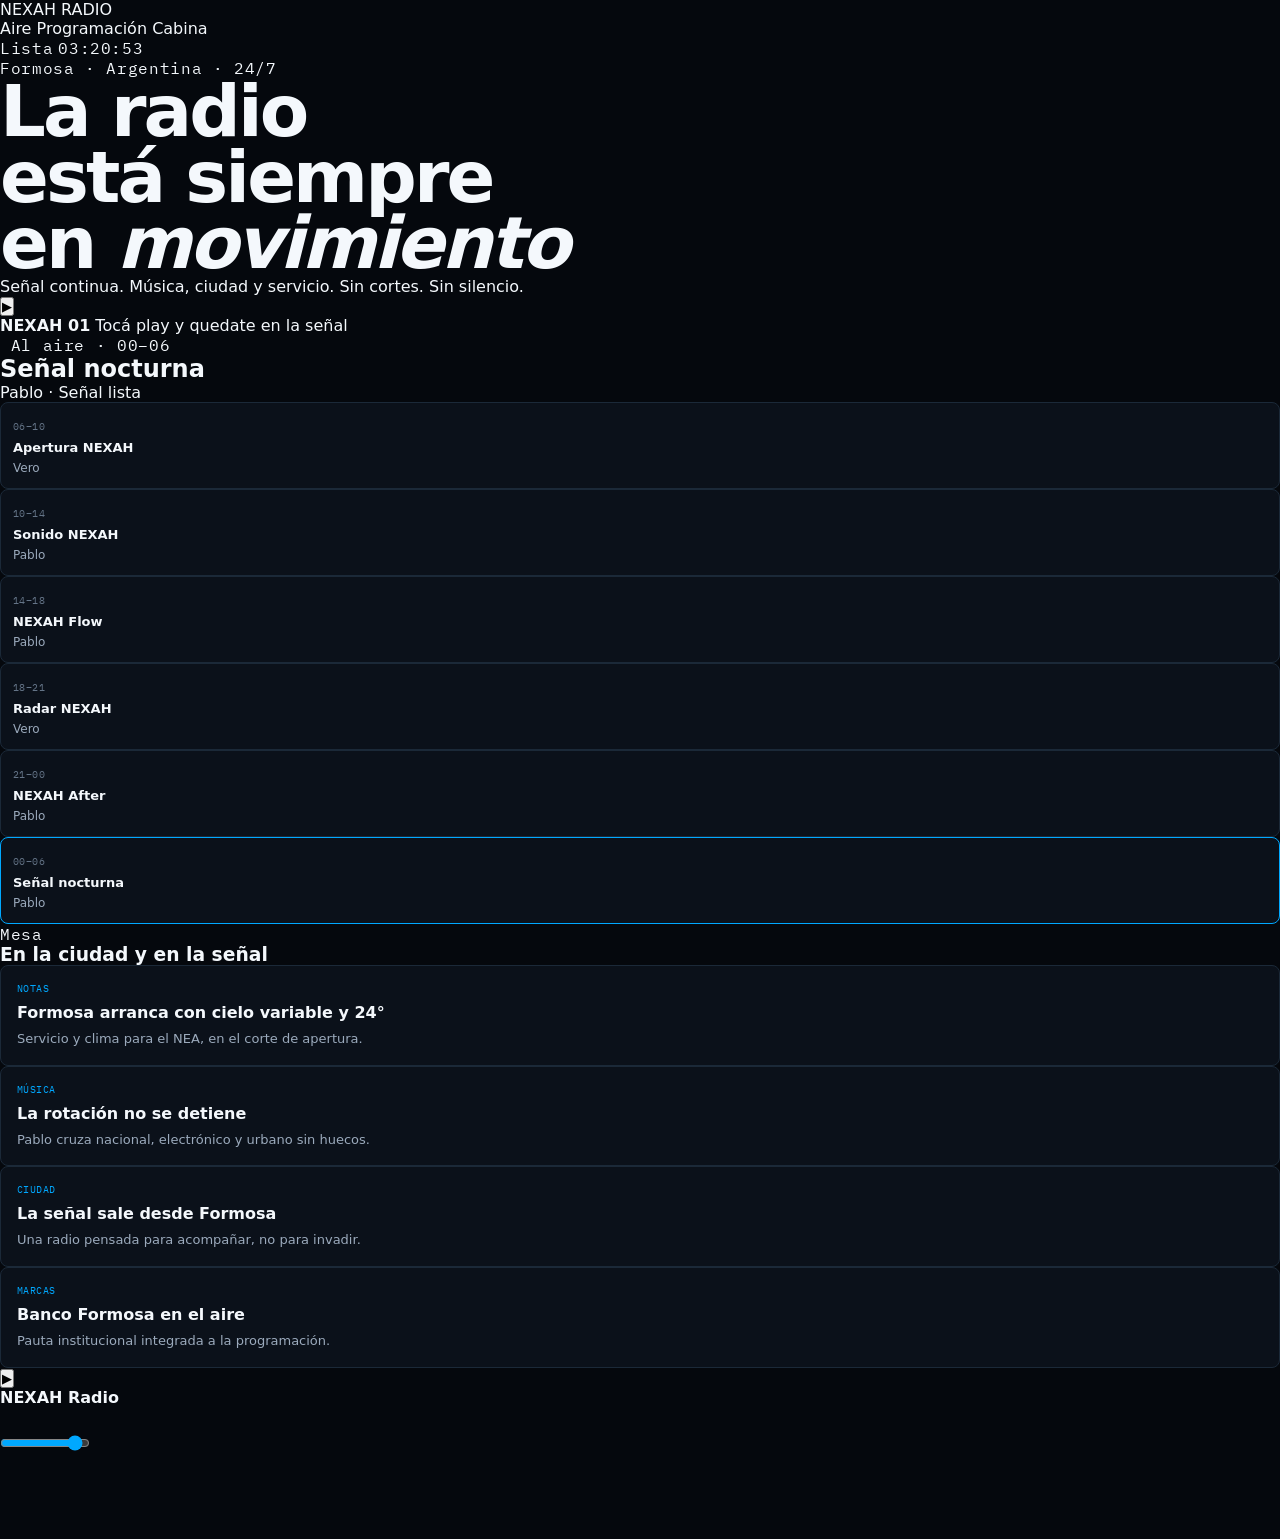
==== commit d2324e07: "Rediseño editorial: split hero, tipografía Syne, cabina de consola" ====
--- a/index.html
+++ b/index.html
@@ -3,90 +3,69 @@
 <head>
   <meta charset="utf-8" />
   <meta name="viewport" content="width=device-width, initial-scale=1" />
-  <title>NEXAH Radio — En vivo desde Formosa</title>
-  <meta name="description" content="NEXAH Radio. Señal continua 24/7 desde Formosa. La radio está siempre en movimiento." />
+  <title>NEXAH Radio — En vivo</title>
+  <meta name="description" content="NEXAH Radio. Señal continua desde Formosa." />
   <link rel="preconnect" href="https://fonts.googleapis.com" />
   <link rel="preconnect" href="https://fonts.gstatic.com" crossorigin />
-  <link href="https://fonts.googleapis.com/css2?family=IBM+Plex+Mono:wght@400;500;600&family=Inter:wght@400;500;600;700;800&display=swap" rel="stylesheet" />
+  <link href="https://fonts.googleapis.com/css2?family=IBM+Plex+Mono:wght@400;500&family=Instrument+Sans:wght@400;500;600;700&family=Syne:wght@700;800&display=swap" rel="stylesheet" />
   <link rel="stylesheet" href="css/site.css" />
 </head>
 <body>
   <audio id="stream" preload="none" crossorigin="anonymous"></audio>
-
-  <header class="top">
-    <a class="brand" href="index.html">
-      <svg width="22" height="22" viewBox="0 0 26 26" aria-hidden="true">
-        <rect x="1" y="1" width="24" height="24" rx="3" fill="#0B111A" stroke="#00A8FF"/>
-        <path d="M7 17V9l5 8 5-8v8" fill="none" stroke="#00A8FF" stroke-width="1.7"/>
-      </svg>
-      NEXAH <b>RADIO</b>
-    </a>
-    <nav class="nav">
-      <a class="active" href="index.html">Aire</a>
+  <header class="bar">
+    <a class="logo" href="index.html">NEXAH <span>RADIO</span></a>
+    <nav>
+      <a class="on" href="index.html">Aire</a>
       <a href="#programacion">Programación</a>
-      <a href="#noticias">Noticias</a>
       <a href="cabina.html">Cabina</a>
     </nav>
-    <div class="live-chip mono"><i></i><span id="airState">LISTA</span></div>
-    <div class="mono" id="clock" style="font-size:12px;color:var(--muted)">—</div>
+    <i class="dot"></i>
+    <span class="mono clock" id="airState">Lista</span>
+    <span class="mono clock" id="clock">—</span>
   </header>
-
-  <main class="wrap">
-    <section class="hero">
+  <section class="stage">
+    <div class="stage-copy">
       <div>
-        <p class="kicker mono">FORMOSA · ARGENTINA · 24/7</p>
-        <h1>La radio está<br>siempre en <em style="color:var(--blue);font-style:normal">movimiento</em>.</h1>
-        <p class="lead">Señal continua. Música, actualidad y servicio desde Formosa. Tocá play y quedate.</p>
-        <div class="hero-actions">
-          <button class="btn btn-play" data-play data-play-label type="button">ESCUCHAR</button>
-          <a class="btn btn-ghost" href="#programacion">Ver programación</a>
+        <p class="eyebrow mono">Formosa · Argentina · 24/7</p>
+        <h1>La radio<br>está siempre<br>en <i>movimiento</i></h1>
+        <p class="sub">Señal continua. Música, ciudad y servicio. Sin cortes. Sin silencio.</p>
+      </div>
+      <div class="cta-row">
+        <button class="play-xl" data-play data-play-label type="button">▶</button>
+        <div class="cta-meta">
+          <b id="pTitle">NEXAH 01</b>
+          <span id="pSub">Tocá play y quedate en la señal</span>
         </div>
       </div>
-      <article class="nowcard">
-        <figure class="art">
-          <img id="nowArt" alt="" src="https://images.unsplash.com/photo-1511379938547-c1f69419868d?auto=format&fit=crop&w=900&q=70" />
-          <span class="badge mono">AHORA · NEXAH 01</span>
-        </figure>
-        <p class="kicker mono" id="showRange">—</p>
+    </div>
+    <div class="stage-art">
+      <img id="nowArt" alt="" src="https://images.unsplash.com/photo-1511671782779-c97d3d27a1d4?auto=format&fit=crop&w=1400&q=80" />
+      <div class="art-shade"></div>
+      <div class="art-info">
+        <p class="live mono"><span class="dot" style="display:inline-block"></span> Al aire · <span id="showRange">—</span></p>
         <h2 id="showName">Sonido NEXAH</h2>
-        <div class="meta mono">
-          <span>CONDUCE · <b id="showHost">Pablo</b></span>
-          <span id="nowTrack">Señal lista</span>
-        </div>
-      </article>
-    </section>
-
-    <section class="strip" id="programacion"></section>
-
-    <section class="sec" id="noticias">
-      <p class="kicker mono">MESA</p>
-      <h3>Al aire y en la ciudad</h3>
-      <div class="grid" id="notes"></div>
-    </section>
-
-    <section class="sec">
-      <p class="kicker mono">MARCAS</p>
-      <h3>En la señal</h3>
-      <div class="grid" id="spots"></div>
-    </section>
-  </main>
-
-  <footer class="wrap">
-    <span>NEXAH Radio · Formosa · La radio está siempre en movimiento</span>
-    <a href="cabina.html">Entrar a cabina</a>
-  </footer>
-
-  <div class="player">
-    <button class="p-btn" data-play data-play-label type="button">▶</button>
-    <div class="p-copy">
-      <strong id="pTitle">NEXAH Radio</strong>
-      <span id="pSub">Formosa · señal continua</span>
+        <p><span id="showHost">Pablo</span> · <span id="nowTrack">Señal lista</span></p>
+      </div>
     </div>
-    <div class="drop-flag mono" id="dropLine"></div>
-    <canvas class="vu" id="vu" width="220" height="28"></canvas>
+  </section>
+  <section class="rail" id="programacion">
+    <div class="rail-label mono">Hoy</div>
+    <div class="shows" id="shows"></div>
+  </section>
+  <section class="block" id="noticias">
+    <p class="eyebrow mono">Mesa</p>
+    <h3>En la ciudad y en la señal</h3>
+    <div class="news" id="notes"></div>
+  </section>
+  <div class="dock">
+    <button class="dock-play" data-play data-play-label type="button">▶</button>
+    <div>
+      <strong id="dockTitle">NEXAH Radio</strong>
+      <span id="dropLine"></span>
+    </div>
+    <canvas id="vu" width="240" height="22"></canvas>
     <input class="vol" id="vol" type="range" min="0" max="1" step="0.01" value="0.9" />
   </div>
-
   <script src="js/data.js"></script>
   <script src="js/engine.js"></script>
   <script src="js/aire.js"></script>
--- a/css/site.css
+++ b/css/site.css
@@ -0,0 +1,107 @@
+:root {
+  --bg: #05080D;
+  --surface: #0B111A;
+  --raised: #101822;
+  --border: #1B2938;
+  --text: #F4F8FC;
+  --muted: #9BAABC;
+  --dim: #647487;
+  --blue: #00A8FF;
+  --green: #00E59B;
+  --danger: #FF4D5E;
+  --warn: #FFB020;
+}
+* { box-sizing: border-box; margin: 0; padding: 0; }
+html, body { background: var(--bg); color: var(--text); font-family: Inter, system-ui, sans-serif; }
+body { min-height: 100vh; padding-bottom: 84px; }
+a { color: inherit; text-decoration: none; }
+img { max-width: 100%; display: block; }
+.mono { font-family: "IBM Plex Mono", ui-monospace, monospace; letter-spacing: .04em; }
+.wrap { width: min(1180px, calc(100% - 32px)); margin: 0 auto; }
+.top {
+  position: sticky; top: 0; z-index: 20;
+  display: flex; align-items: center; gap: 24px;
+  height: 64px; padding: 0 20px;
+  background: rgba(5,8,13,.92); backdrop-filter: blur(12px);
+  border-bottom: 1px solid var(--border);
+}
+.brand { display: flex; align-items: center; gap: 10px; font-weight: 700; }
+.brand b { color: var(--blue); font-weight: 700; }
+.nav { display: flex; gap: 22px; margin-left: auto; font-size: 13px; color: var(--muted); }
+.nav a:hover, .nav a.active { color: var(--text); }
+.live-chip { display: flex; align-items: center; gap: 8px; font-size: 11px; color: var(--green); }
+.live-chip i {
+  width: 8px; height: 8px; border-radius: 50%; background: var(--green);
+  box-shadow: 0 0 0 0 rgba(0,229,155,.6); animation: pulse 1.6s infinite;
+}
+body:not(.is-live) .live-chip { color: var(--muted); }
+body:not(.is-live) .live-chip i { background: var(--dim); animation: none; box-shadow: none; }
+@keyframes pulse { 70% { box-shadow: 0 0 0 8px transparent; } }
+.hero { display: grid; grid-template-columns: 1.2fr .8fr; gap: 28px; padding: 36px 0 28px; }
+.kicker { color: var(--blue); font-size: 11px; margin-bottom: 10px; }
+h1 { font-size: clamp(36px, 6vw, 72px); line-height: .92; letter-spacing: -.04em; }
+.lead { color: var(--muted); font-size: 17px; line-height: 1.5; max-width: 42ch; margin-top: 16px; }
+.hero-actions { display: flex; gap: 10px; margin-top: 22px; }
+.btn { border: 0; cursor: pointer; border-radius: 6px; padding: 12px 16px; font-weight: 650; font-size: 13px; }
+.btn-play { background: var(--blue); color: #041018; }
+.btn-ghost { background: transparent; color: var(--text); border: 1px solid var(--border); }
+.nowcard {
+  background: var(--surface); border: 1px solid var(--border); border-radius: 10px;
+  padding: 18px; min-height: 280px; display: flex; flex-direction: column; gap: 14px;
+}
+.art {
+  height: 160px; border-radius: 8px; overflow: hidden;
+  background: linear-gradient(135deg, #0b2233, #071018 60%, #123); position: relative;
+}
+.art img { width: 100%; height: 100%; object-fit: cover; opacity: .85; }
+.art .badge {
+  position: absolute; left: 10px; top: 10px; background: #041018cc; border: 1px solid var(--border);
+  font-size: 10px; padding: 4px 7px; border-radius: 4px; color: var(--green);
+}
+.nowcard h2 { font-size: 26px; letter-spacing: -.03em; }
+.meta { color: var(--muted); font-size: 12px; display: flex; gap: 12px; flex-wrap: wrap; }
+.strip { display: grid; grid-template-columns: repeat(6, 1fr); gap: 8px; padding: 8px 0 28px; }
+.slot { background: var(--surface); border: 1px solid var(--border); border-radius: 8px; padding: 12px; }
+.slot.active { border-color: var(--blue); }
+.slot small { color: var(--dim); font-size: 10px; }
+.slot b { display: block; margin: 6px 0 2px; font-size: 13px; }
+.slot span { color: var(--muted); font-size: 12px; }
+.sec { padding: 18px 0 34px; }
+.sec h3 { font-size: 22px; margin: 6px 0 16px; }
+.grid { display: grid; grid-template-columns: repeat(4, 1fr); gap: 12px; }
+.card { background: var(--surface); border: 1px solid var(--border); border-radius: 8px; padding: 16px; }
+.card .tag { color: var(--blue); font-size: 10px; margin-bottom: 8px; }
+.card p { color: var(--muted); font-size: 13px; line-height: 1.45; margin-top: 8px; }
+.player {
+  position: fixed; left: 0; right: 0; bottom: 0; z-index: 30;
+  height: 76px; display: flex; align-items: center; gap: 16px;
+  padding: 0 18px; background: #070b12; border-top: 1px solid var(--border);
+}
+.p-btn { width: 46px; height: 46px; border-radius: 8px; border: 0; background: var(--blue); color: #041018; font-weight: 800; cursor: pointer; }
+.p-copy strong { display: block; font-size: 14px; }
+.p-copy span { color: var(--muted); font-size: 12px; }
+.vu { margin-left: auto; }
+#vu { width: 220px; height: 28px; display: block; }
+.vol { width: 90px; accent-color: var(--blue); }
+.drop-flag { color: var(--warn); font-size: 11px; min-width: 180px; }
+.studio { display: grid; grid-template-columns: 280px 1fr 300px; min-height: calc(100vh - 140px); }
+.side, .rack { background: var(--surface); border-right: 1px solid var(--border); padding: 16px; }
+.rack { border-right: 0; border-left: 1px solid var(--border); }
+.desk { padding: 16px 18px; }
+.agent { border: 1px solid var(--border); border-radius: 8px; padding: 10px; margin-bottom: 8px; background: var(--raised); }
+.agent.on { border-color: #146; box-shadow: inset 2px 0 0 var(--blue); }
+.agent code { color: var(--blue); font-size: 10px; }
+.agent h4 { font-size: 14px; margin: 4px 0; }
+.agent p { color: var(--muted); font-size: 12px; }
+.log { height: 280px; overflow: auto; background: #070b12; border: 1px solid var(--border); border-radius: 8px; padding: 12px; font-size: 12px; color: var(--muted); }
+.log b { color: var(--green); }
+.pipe { display: flex; gap: 8px; margin: 14px 0; flex-wrap: wrap; }
+.pipe span { border: 1px solid var(--border); border-radius: 99px; padding: 6px 10px; font-size: 11px; color: var(--muted); }
+.pipe span.go { color: var(--green); border-color: #145; }
+footer { border-top: 1px solid var(--border); color: var(--dim); font-size: 12px; padding: 22px 0 30px; display: flex; justify-content: space-between; }
+@media (max-width: 980px) {
+  .hero, .studio, .grid, .strip { grid-template-columns: 1fr; }
+  .nav { display: none; }
+  #vu { width: 120px; }
+  .player { gap: 10px; }
+}
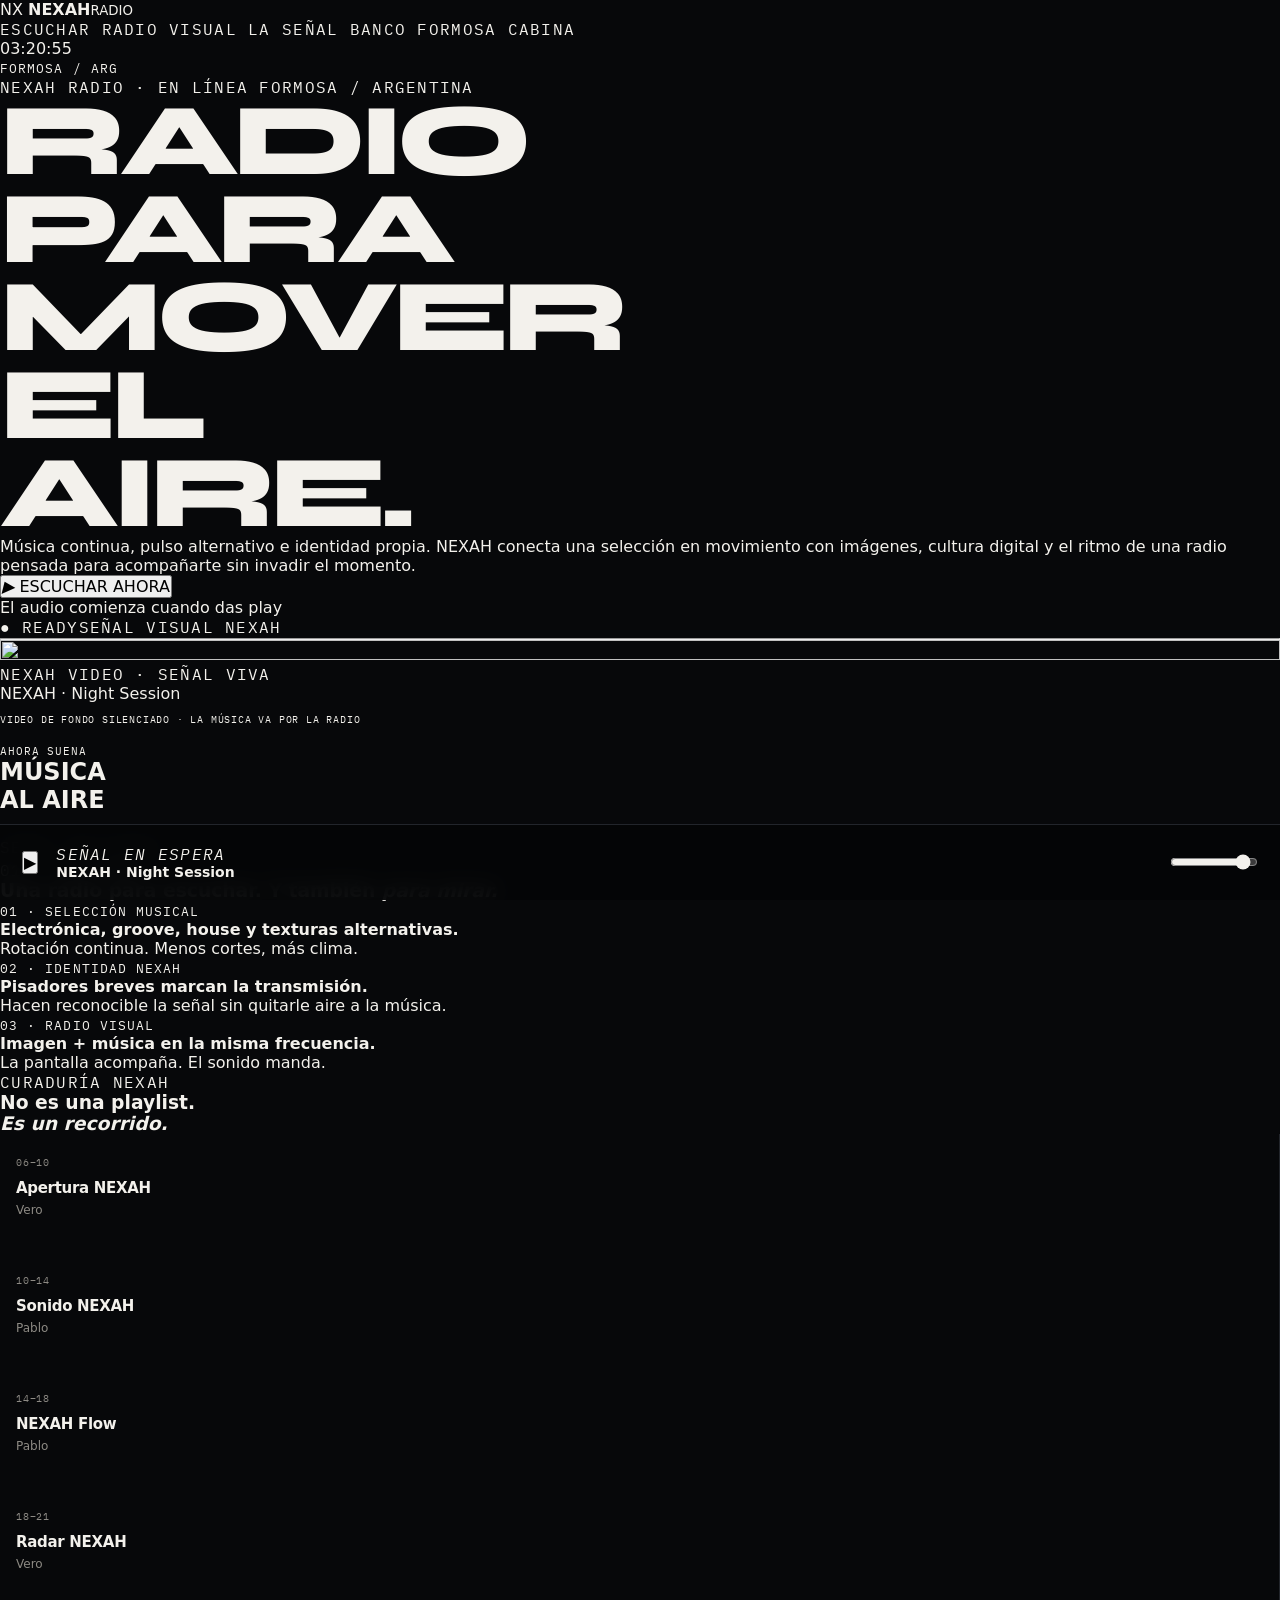
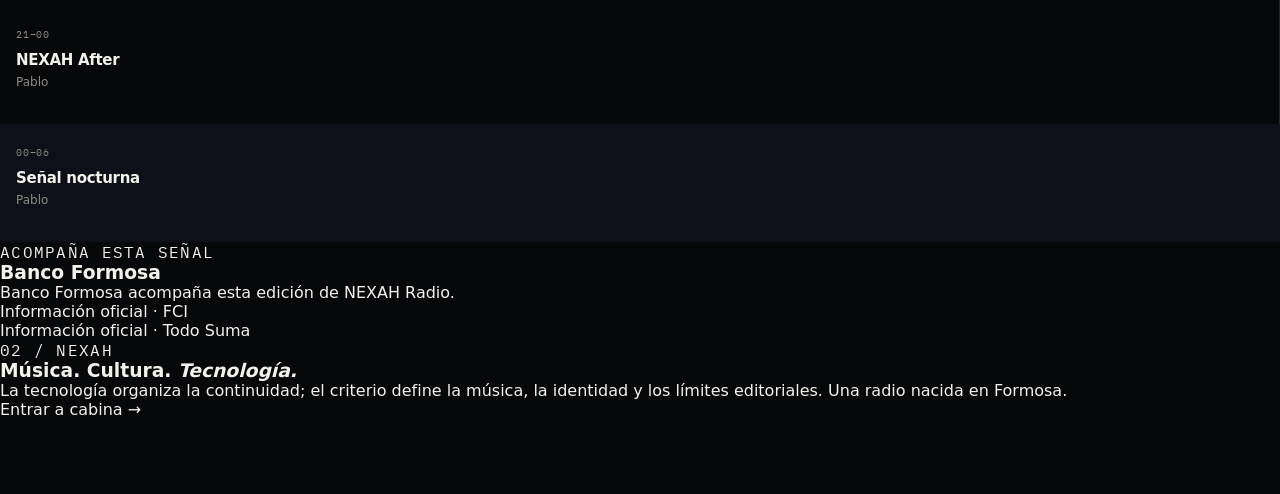
==== commit ff55d3b8: "Upgrade sobre plantilla NEXAH Radio: stream, pisadores y cabina" ====
--- a/index.html
+++ b/index.html
@@ -3,67 +3,105 @@
 <head>
   <meta charset="utf-8" />
   <meta name="viewport" content="width=device-width, initial-scale=1" />
-  <title>NEXAH Radio — En vivo</title>
-  <meta name="description" content="NEXAH Radio. Señal continua desde Formosa." />
+  <title>NEXAH RADIO · Música, cultura y tecnología</title>
+  <meta name="description" content="NEXAH Radio: música, identidad sonora y una experiencia visual conectada desde Formosa, Argentina." />
   <link rel="preconnect" href="https://fonts.googleapis.com" />
   <link rel="preconnect" href="https://fonts.gstatic.com" crossorigin />
-  <link href="https://fonts.googleapis.com/css2?family=IBM+Plex+Mono:wght@400;500&family=Instrument+Sans:wght@400;500;600;700&family=Syne:wght@700;800&display=swap" rel="stylesheet" />
+  <link href="https://fonts.googleapis.com/css2?family=Syne:wght@600;700;800&family=Space+Grotesk:wght@400;500;600;700&family=IBM+Plex+Mono:wght@400;500&display=swap" rel="stylesheet" />
   <link rel="stylesheet" href="css/site.css" />
 </head>
 <body>
   <audio id="stream" preload="none" crossorigin="anonymous"></audio>
-  <header class="bar">
-    <a class="logo" href="index.html">NEXAH <span>RADIO</span></a>
-    <nav>
-      <a class="on" href="index.html">Aire</a>
-      <a href="#programacion">Programación</a>
+  <header class="top">
+    <a class="brand" href="index.html">
+      <span class="nx">NX</span>
+      <span><b>NEXAH</b><small>RADIO</small></span>
+    </a>
+    <nav class="mono">
+      <a href="#senal">Escuchar</a>
+      <a href="#visual">Radio visual</a>
+      <a href="#senal">La señal</a>
+      <a href="#banco">Banco Formosa</a>
       <a href="cabina.html">Cabina</a>
     </nav>
-    <i class="dot"></i>
-    <span class="mono clock" id="airState">Lista</span>
-    <span class="mono clock" id="clock">—</span>
+    <div class="clockbox">
+      <div id="clock">—</div>
+      <small class="mono">Formosa / Arg</small>
+    </div>
   </header>
-  <section class="stage">
-    <div class="stage-copy">
-      <div>
-        <p class="eyebrow mono">Formosa · Argentina · 24/7</p>
-        <h1>La radio<br>está siempre<br>en <i>movimiento</i></h1>
-        <p class="sub">Señal continua. Música, ciudad y servicio. Sin cortes. Sin silencio.</p>
+  <div class="shell" id="senal">
+    <div class="gutter"></div>
+    <section class="hero">
+      <div class="meta-row mono">
+        <span>Nexah Radio · En línea</span>
+        <span>Formosa / Argentina</span>
       </div>
-      <div class="cta-row">
-        <button class="play-xl" data-play data-play-label type="button">▶</button>
-        <div class="cta-meta">
-          <b id="pTitle">NEXAH 01</b>
-          <span id="pSub">Tocá play y quedate en la señal</span>
-        </div>
+      <h1>RADIO<br><span class="mag">PARA<br>MOVER</span><br>EL<br>AIRE.</h1>
+      <p class="lead">Música continua, pulso alternativo e identidad propia. NEXAH conecta una selección en movimiento con imágenes, cultura digital y el ritmo de una radio pensada para acompañarte sin invadir el momento.</p>
+      <button class="listen" data-play data-play-label type="button"><i>▶</i> ESCUCHAR AHORA</button>
+      <p class="note">El audio comienza cuando das play</p>
+    </section>
+    <aside class="cyan">
+      <div class="cyan-top mono"><span>● Ready</span><span>Señal visual Nexah</span></div>
+      <hr />
+      <div class="screen">
+        <img id="nowArt" alt="" src="https://images.unsplash.com/photo-1511671782779-c97d3d27a1d4?auto=format&fit=crop&w=1200&q=80" />
+        <span class="pill mono">Nexah Video · Señal viva</span>
+        <p id="nowTrack">NEXAH · Night Session</p>
       </div>
-    </div>
-    <div class="stage-art">
-      <img id="nowArt" alt="" src="https://images.unsplash.com/photo-1511671782779-c97d3d27a1d4?auto=format&fit=crop&w=1400&q=80" />
-      <div class="art-shade"></div>
-      <div class="art-info">
-        <p class="live mono"><span class="dot" style="display:inline-block"></span> Al aire · <span id="showRange">—</span></p>
-        <h2 id="showName">Sonido NEXAH</h2>
-        <p><span id="showHost">Pablo</span> · <span id="nowTrack">Señal lista</span></p>
-      </div>
+      <p class="mono" style="margin:10px 0 18px;font-size:10px">Video de fondo silenciado · la música va por la radio</p>
+      <div class="mono" style="font-size:11px">Ahora suena</div>
+      <h2>MÚSICA<br>AL AIRE</h2>
+      <p class="sub mono" id="showName">Nexah · Night Session</p>
+    </aside>
+  </div>
+  <section class="sec" id="visual">
+    <p class="k mono">01 / La señal</p>
+    <h3>Una radio para escuchar. Y también <em>para mirar.</em></h3>
+    <div class="cols">
+      <article>
+        <small class="mono">01 · Selección musical</small>
+        <h4>Electrónica, groove, house y texturas alternativas.</h4>
+        <p>Rotación continua. Menos cortes, más clima.</p>
+      </article>
+      <article>
+        <small class="mono">02 · Identidad NEXAH</small>
+        <h4>Pisadores breves marcan la transmisión.</h4>
+        <p>Hacen reconocible la señal sin quitarle aire a la música.</p>
+      </article>
+      <article>
+        <small class="mono">03 · Radio visual</small>
+        <h4>Imagen + música en la misma frecuencia.</h4>
+        <p>La pantalla acompaña. El sonido manda.</p>
+      </article>
     </div>
   </section>
-  <section class="rail" id="programacion">
-    <div class="rail-label mono">Hoy</div>
-    <div class="shows" id="shows"></div>
+  <section class="sec">
+    <p class="k mono">Curaduría NEXAH</p>
+    <h3>No es una playlist.<br><em>Es un recorrido.</em></h3>
+    <div class="cols" id="shows"></div>
   </section>
-  <section class="block" id="noticias">
-    <p class="eyebrow mono">Mesa</p>
-    <h3>En la ciudad y en la señal</h3>
-    <div class="news" id="notes"></div>
+  <section class="sec banco" id="banco">
+    <p class="k mono">Acompaña esta señal</p>
+    <h3>Banco Formosa</h3>
+    <p class="lead">Banco Formosa acompaña esta edición de NEXAH Radio.</p>
+    <p><a href="https://www.bancoformosa.com.ar/Fondos-Comunes-de-Inversion-731.note.aspx" target="_blank" rel="noopener">Información oficial · FCI</a></p>
+    <p><a href="https://www.bancoformosa.com.ar/Banco-Formosa-te-premia-con-Todo-suma-791.note.aspx" target="_blank" rel="noopener">Información oficial · Todo Suma</a></p>
+  </section>
+  <section class="sec" id="nexah">
+    <p class="k mono">02 / NEXAH</p>
+    <h3>Música. Cultura. <em>Tecnología.</em></h3>
+    <p class="lead">La tecnología organiza la continuidad; el criterio define la música, la identidad y los límites editoriales. Una radio nacida en Formosa.</p>
+    <p><a href="cabina.html">Entrar a cabina →</a></p>
   </section>
   <div class="dock">
-    <button class="dock-play" data-play data-play-label type="button">▶</button>
+    <button class="dplay" data-play data-play-label type="button">▶</button>
     <div>
-      <strong id="dockTitle">NEXAH Radio</strong>
+      <em class="mono" id="airState">Señal en espera</em>
+      <strong id="pTitle">NEXAH · Night Session</strong>
       <span id="dropLine"></span>
     </div>
-    <canvas id="vu" width="240" height="22"></canvas>
+    <canvas id="vu" width="280" height="26"></canvas>
     <input class="vol" id="vol" type="range" min="0" max="1" step="0.01" value="0.9" />
   </div>
   <script src="js/data.js"></script>
--- a/css/site.css
+++ b/css/site.css
@@ -1,107 +1,90 @@
 :root {
-  --bg: #05080D;
-  --surface: #0B111A;
-  --raised: #101822;
-  --border: #1B2938;
-  --text: #F4F8FC;
-  --muted: #9BAABC;
-  --dim: #647487;
-  --blue: #00A8FF;
-  --green: #00E59B;
-  --danger: #FF4D5E;
-  --warn: #FFB020;
+  --bg: #07080a;
+  --ink: #f3f1ec;
+  --mute: #8d8a84;
+  --line: #22252b;
+  --blue: #3d7cff;
+  --live: #ff3b2f;
+  --ok: #27e0a3;
 }
 * { box-sizing: border-box; margin: 0; padding: 0; }
-html, body { background: var(--bg); color: var(--text); font-family: Inter, system-ui, sans-serif; }
-body { min-height: 100vh; padding-bottom: 84px; }
+html, body { background: var(--bg); color: var(--ink); font-family: "Instrument Sans", Inter, system-ui, sans-serif; }
+body { min-height: 100vh; }
 a { color: inherit; text-decoration: none; }
-img { max-width: 100%; display: block; }
-.mono { font-family: "IBM Plex Mono", ui-monospace, monospace; letter-spacing: .04em; }
-.wrap { width: min(1180px, calc(100% - 32px)); margin: 0 auto; }
-.top {
-  position: sticky; top: 0; z-index: 20;
-  display: flex; align-items: center; gap: 24px;
-  height: 64px; padding: 0 20px;
-  background: rgba(5,8,13,.92); backdrop-filter: blur(12px);
-  border-bottom: 1px solid var(--border);
+button { font: inherit; }
+img { display: block; width: 100%; height: 100%; object-fit: cover; }
+.mono { font-family: "IBM Plex Mono", ui-monospace, monospace; letter-spacing: .08em; text-transform: uppercase; }
+.bar { height: 56px; display: flex; align-items: center; gap: 28px; padding: 0 28px; border-bottom: 1px solid var(--line); }
+.logo { font-weight: 700; letter-spacing: .16em; font-size: 13px; }
+.logo span { color: var(--blue); }
+.bar nav { margin-left: auto; display: flex; gap: 22px; font-size: 12px; color: var(--mute); }
+.bar nav a.on, .bar nav a:hover { color: var(--ink); }
+.dot { width: 7px; height: 7px; border-radius: 50%; background: var(--mute); }
+body.is-live .dot { background: var(--live); box-shadow: 0 0 0 4px #ff3b2f22; }
+.clock { font-size: 11px; color: var(--mute); }
+.stage { display: grid; grid-template-columns: 1.05fr .95fr; min-height: calc(100vh - 132px); }
+.stage-copy { padding: 72px 56px 40px; display: flex; flex-direction: column; justify-content: space-between; }
+.eyebrow { font-size: 11px; color: var(--mute); margin-bottom: 22px; }
+h1 { font-family: "Syne", sans-serif; font-size: clamp(52px, 8vw, 104px); line-height: .86; letter-spacing: -.06em; font-weight: 800; }
+h1 i { font-style: normal; color: var(--blue); }
+.sub { max-width: 28ch; color: var(--mute); font-size: 16px; line-height: 1.45; margin-top: 22px; }
+.cta-row { display: flex; align-items: center; gap: 16px; margin-top: 36px; }
+.play-xl { width: 86px; height: 86px; border-radius: 50%; border: 0; background: var(--ink); color: #07080a; font-size: 28px; cursor: pointer; }
+.play-xl:hover { background: var(--blue); color: #fff; }
+.cta-meta { font-size: 13px; color: var(--mute); }
+.cta-meta b { display: block; color: var(--ink); font-size: 15px; font-weight: 650; margin-bottom: 4px; }
+.stage-art { position: relative; overflow: hidden; background: #101216; }
+.stage-art img { filter: saturate(.85) contrast(1.05); }
+.art-shade { position: absolute; inset: 0; background: linear-gradient(180deg, transparent 30%, #07080ad9 100%); }
+.art-info { position: absolute; left: 28px; right: 28px; bottom: 28px; }
+.art-info .live { display: inline-flex; align-items: center; gap: 8px; font-size: 10px; color: var(--live); margin-bottom: 10px; }
+.art-info h2 { font-family: "Syne", sans-serif; font-size: 42px; letter-spacing: -.04em; line-height: .95; }
+.art-info p { color: #c9c6bf; margin-top: 8px; font-size: 14px; }
+.rail { display: grid; grid-template-columns: 180px 1fr; border-top: 1px solid var(--line); }
+.rail-label { padding: 22px 28px; font-size: 11px; color: var(--mute); border-right: 1px solid var(--line); }
+.shows { display: grid; grid-template-columns: repeat(6, 1fr); }
+.show { padding: 22px 16px; border-right: 1px solid var(--line); min-height: 118px; }
+.show:last-child { border-right: 0; }
+.show.on { background: #0d1016; }
+.show small { display: block; color: var(--mute); font-size: 10px; margin-bottom: 10px; }
+.show b { display: block; font-size: 15px; letter-spacing: -.02em; }
+.show em { display: block; margin-top: 6px; font-style: normal; color: var(--mute); font-size: 12px; }
+.block { padding: 48px 56px 80px; }
+.block h3 { font-family: "Syne", sans-serif; font-size: 28px; margin: 8px 0 22px; }
+.news { display: grid; grid-template-columns: 1.4fr 1fr 1fr; gap: 1px; background: var(--line); border: 1px solid var(--line); }
+.news article { background: var(--bg); padding: 22px; min-height: 160px; }
+.news .tag { font-size: 10px; color: var(--blue); margin-bottom: 12px; }
+.news h4 { font-size: 20px; letter-spacing: -.03em; line-height: 1.15; }
+.news p { color: var(--mute); margin-top: 10px; font-size: 14px; line-height: 1.4; }
+.dock { position: sticky; bottom: 0; height: 76px; display: grid; grid-template-columns: auto 1fr auto auto; align-items: center; gap: 18px; padding: 0 22px; background: #050607ee; border-top: 1px solid var(--line); backdrop-filter: blur(10px); }
+.dock-play { width: 44px; height: 44px; border: 0; border-radius: 50%; background: var(--ink); color: #07080a; cursor: pointer; font-size: 16px; }
+.dock strong { display: block; font-size: 14px; }
+.dock span { color: var(--mute); font-size: 12px; }
+#vu { width: 240px; height: 22px; }
+.vol { width: 88px; accent-color: var(--ink); }
+#dropLine { color: var(--blue); font-size: 11px; min-width: 160px; }
+.studio { display: grid; grid-template-columns: 250px 1fr 280px; min-height: calc(100vh - 56px); }
+.col { border-right: 1px solid var(--line); padding: 18px; overflow: auto; }
+.col:last-child { border-right: 0; }
+.agent { padding: 12px 0; border-bottom: 1px solid var(--line); }
+.agent code { font-size: 9px; color: var(--blue); }
+.agent h4 { font-size: 14px; margin: 3px 0 2px; }
+.agent p { color: var(--mute); font-size: 12px; }
+.agent.on h4 { color: var(--ok); }
+.desk h1 { font-size: 48px; }
+.desk .lead { color: var(--mute); max-width: 46ch; margin: 10px 0 20px; }
+.row { display: flex; gap: 8px; flex-wrap: wrap; margin-bottom: 18px; }
+.chip { border: 1px solid var(--line); padding: 8px 12px; font-size: 11px; color: var(--mute); background: transparent; cursor: pointer; }
+.btn-air { background: var(--ink); color: #07080a; border: 0; padding: 12px 16px; cursor: pointer; font-weight: 700; }
+.log { height: 240px; overflow: auto; border-top: 1px solid var(--line); padding-top: 12px; font-size: 12px; color: var(--mute); }
+.log b { color: var(--ok); }
+.q { padding: 12px 0; border-bottom: 1px solid var(--line); }
+.q small { color: var(--mute); font-size: 10px; }
+@media (max-width: 980px) {
+  .stage, .studio, .rail, .shows, .news { grid-template-columns: 1fr; }
+  .stage-copy { padding: 36px 20px; }
+  .block { padding: 28px 20px 90px; }
+  .bar nav { display: none; }
+  h1 { font-size: 56px; }
+  #vu { width: 90px; }
 }
-.brand { display: flex; align-items: center; gap: 10px; font-weight: 700; }
-.brand b { color: var(--blue); font-weight: 700; }
-.nav { display: flex; gap: 22px; margin-left: auto; font-size: 13px; color: var(--muted); }
-.nav a:hover, .nav a.active { color: var(--text); }
-.live-chip { display: flex; align-items: center; gap: 8px; font-size: 11px; color: var(--green); }
-.live-chip i {
-  width: 8px; height: 8px; border-radius: 50%; background: var(--green);
-  box-shadow: 0 0 0 0 rgba(0,229,155,.6); animation: pulse 1.6s infinite;
-}
-body:not(.is-live) .live-chip { color: var(--muted); }
-body:not(.is-live) .live-chip i { background: var(--dim); animation: none; box-shadow: none; }
-@keyframes pulse { 70% { box-shadow: 0 0 0 8px transparent; } }
-.hero { display: grid; grid-template-columns: 1.2fr .8fr; gap: 28px; padding: 36px 0 28px; }
-.kicker { color: var(--blue); font-size: 11px; margin-bottom: 10px; }
-h1 { font-size: clamp(36px, 6vw, 72px); line-height: .92; letter-spacing: -.04em; }
-.lead { color: var(--muted); font-size: 17px; line-height: 1.5; max-width: 42ch; margin-top: 16px; }
-.hero-actions { display: flex; gap: 10px; margin-top: 22px; }
-.btn { border: 0; cursor: pointer; border-radius: 6px; padding: 12px 16px; font-weight: 650; font-size: 13px; }
-.btn-play { background: var(--blue); color: #041018; }
-.btn-ghost { background: transparent; color: var(--text); border: 1px solid var(--border); }
-.nowcard {
-  background: var(--surface); border: 1px solid var(--border); border-radius: 10px;
-  padding: 18px; min-height: 280px; display: flex; flex-direction: column; gap: 14px;
-}
-.art {
-  height: 160px; border-radius: 8px; overflow: hidden;
-  background: linear-gradient(135deg, #0b2233, #071018 60%, #123); position: relative;
-}
-.art img { width: 100%; height: 100%; object-fit: cover; opacity: .85; }
-.art .badge {
-  position: absolute; left: 10px; top: 10px; background: #041018cc; border: 1px solid var(--border);
-  font-size: 10px; padding: 4px 7px; border-radius: 4px; color: var(--green);
-}
-.nowcard h2 { font-size: 26px; letter-spacing: -.03em; }
-.meta { color: var(--muted); font-size: 12px; display: flex; gap: 12px; flex-wrap: wrap; }
-.strip { display: grid; grid-template-columns: repeat(6, 1fr); gap: 8px; padding: 8px 0 28px; }
-.slot { background: var(--surface); border: 1px solid var(--border); border-radius: 8px; padding: 12px; }
-.slot.active { border-color: var(--blue); }
-.slot small { color: var(--dim); font-size: 10px; }
-.slot b { display: block; margin: 6px 0 2px; font-size: 13px; }
-.slot span { color: var(--muted); font-size: 12px; }
-.sec { padding: 18px 0 34px; }
-.sec h3 { font-size: 22px; margin: 6px 0 16px; }
-.grid { display: grid; grid-template-columns: repeat(4, 1fr); gap: 12px; }
-.card { background: var(--surface); border: 1px solid var(--border); border-radius: 8px; padding: 16px; }
-.card .tag { color: var(--blue); font-size: 10px; margin-bottom: 8px; }
-.card p { color: var(--muted); font-size: 13px; line-height: 1.45; margin-top: 8px; }
-.player {
-  position: fixed; left: 0; right: 0; bottom: 0; z-index: 30;
-  height: 76px; display: flex; align-items: center; gap: 16px;
-  padding: 0 18px; background: #070b12; border-top: 1px solid var(--border);
-}
-.p-btn { width: 46px; height: 46px; border-radius: 8px; border: 0; background: var(--blue); color: #041018; font-weight: 800; cursor: pointer; }
-.p-copy strong { display: block; font-size: 14px; }
-.p-copy span { color: var(--muted); font-size: 12px; }
-.vu { margin-left: auto; }
-#vu { width: 220px; height: 28px; display: block; }
-.vol { width: 90px; accent-color: var(--blue); }
-.drop-flag { color: var(--warn); font-size: 11px; min-width: 180px; }
-.studio { display: grid; grid-template-columns: 280px 1fr 300px; min-height: calc(100vh - 140px); }
-.side, .rack { background: var(--surface); border-right: 1px solid var(--border); padding: 16px; }
-.rack { border-right: 0; border-left: 1px solid var(--border); }
-.desk { padding: 16px 18px; }
-.agent { border: 1px solid var(--border); border-radius: 8px; padding: 10px; margin-bottom: 8px; background: var(--raised); }
-.agent.on { border-color: #146; box-shadow: inset 2px 0 0 var(--blue); }
-.agent code { color: var(--blue); font-size: 10px; }
-.agent h4 { font-size: 14px; margin: 4px 0; }
-.agent p { color: var(--muted); font-size: 12px; }
-.log { height: 280px; overflow: auto; background: #070b12; border: 1px solid var(--border); border-radius: 8px; padding: 12px; font-size: 12px; color: var(--muted); }
-.log b { color: var(--green); }
-.pipe { display: flex; gap: 8px; margin: 14px 0; flex-wrap: wrap; }
-.pipe span { border: 1px solid var(--border); border-radius: 99px; padding: 6px 10px; font-size: 11px; color: var(--muted); }
-.pipe span.go { color: var(--green); border-color: #145; }
-footer { border-top: 1px solid var(--border); color: var(--dim); font-size: 12px; padding: 22px 0 30px; display: flex; justify-content: space-between; }
-@media (max-width: 980px) {
-  .hero, .studio, .grid, .strip { grid-template-columns: 1fr; }
-  .nav { display: none; }
-  #vu { width: 120px; }
-  .player { gap: 10px; }
-}
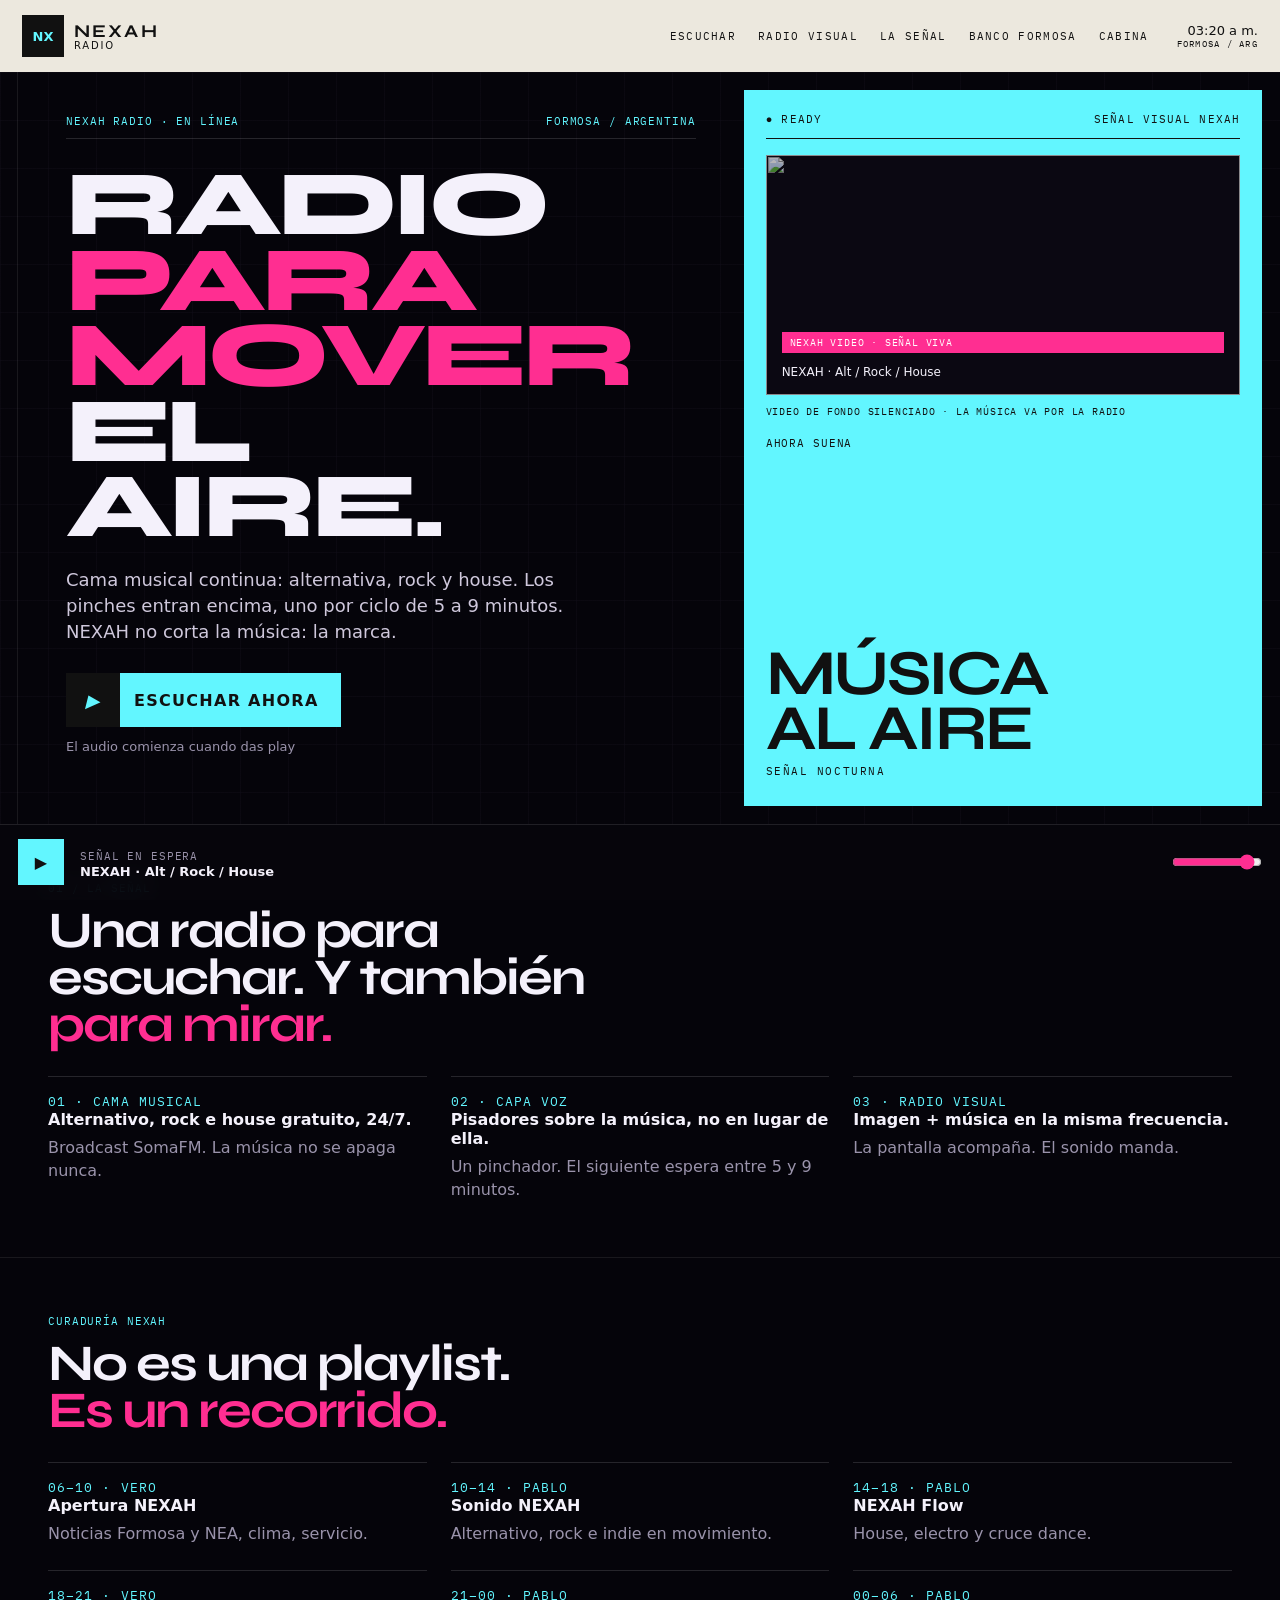
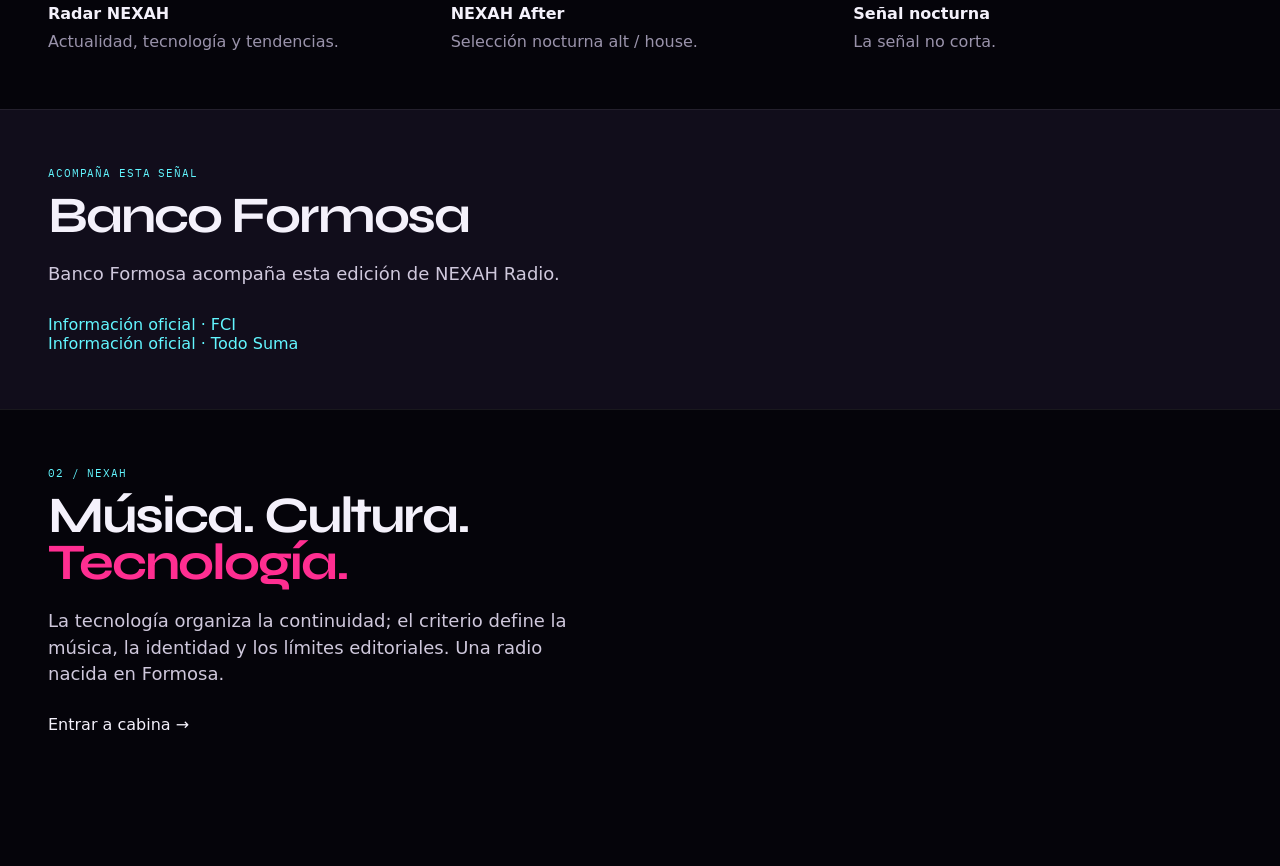
==== commit c5ec9607: "Capas de audio: cama musical alt/rock/house + pinches exclusivos 5-9 min" ====
--- a/index.html
+++ b/index.html
@@ -4,7 +4,7 @@
   <meta charset="utf-8" />
   <meta name="viewport" content="width=device-width, initial-scale=1" />
   <title>NEXAH RADIO · Música, cultura y tecnología</title>
-  <meta name="description" content="NEXAH Radio: música, identidad sonora y una experiencia visual conectada desde Formosa, Argentina." />
+  <meta name="description" content="NEXAH Radio: música alternativa, rock y house, identidad sonora desde Formosa, Argentina." />
   <link rel="preconnect" href="https://fonts.googleapis.com" />
   <link rel="preconnect" href="https://fonts.gstatic.com" crossorigin />
   <link href="https://fonts.googleapis.com/css2?family=Syne:wght@600;700;800&family=Space+Grotesk:wght@400;500;600;700&family=IBM+Plex+Mono:wght@400;500&display=swap" rel="stylesheet" />
@@ -37,7 +37,7 @@
         <span>Formosa / Argentina</span>
       </div>
       <h1>RADIO<br><span class="mag">PARA<br>MOVER</span><br>EL<br>AIRE.</h1>
-      <p class="lead">Música continua, pulso alternativo e identidad propia. NEXAH conecta una selección en movimiento con imágenes, cultura digital y el ritmo de una radio pensada para acompañarte sin invadir el momento.</p>
+      <p class="lead">Cama musical continua: alternativa, rock y house. Los pinches entran encima, uno por ciclo de 5 a 9 minutos. NEXAH no corta la música: la marca.</p>
       <button class="listen" data-play data-play-label type="button"><i>▶</i> ESCUCHAR AHORA</button>
       <p class="note">El audio comienza cuando das play</p>
     </section>
@@ -47,7 +47,7 @@
       <div class="screen">
         <img id="nowArt" alt="" src="https://images.unsplash.com/photo-1511671782779-c97d3d27a1d4?auto=format&fit=crop&w=1200&q=80" />
         <span class="pill mono">Nexah Video · Señal viva</span>
-        <p id="nowTrack">NEXAH · Night Session</p>
+        <p id="nowTrack">NEXAH · Alt / Rock / House</p>
       </div>
       <p class="mono" style="margin:10px 0 18px;font-size:10px">Video de fondo silenciado · la música va por la radio</p>
       <div class="mono" style="font-size:11px">Ahora suena</div>
@@ -60,14 +60,14 @@
     <h3>Una radio para escuchar. Y también <em>para mirar.</em></h3>
     <div class="cols">
       <article>
-        <small class="mono">01 · Selección musical</small>
-        <h4>Electrónica, groove, house y texturas alternativas.</h4>
-        <p>Rotación continua. Menos cortes, más clima.</p>
+        <small class="mono">01 · Cama musical</small>
+        <h4>Alternativo, rock e house gratuito, 24/7.</h4>
+        <p>Broadcast SomaFM. La música no se apaga nunca.</p>
       </article>
       <article>
-        <small class="mono">02 · Identidad NEXAH</small>
-        <h4>Pisadores breves marcan la transmisión.</h4>
-        <p>Hacen reconocible la señal sin quitarle aire a la música.</p>
+        <small class="mono">02 · Capa voz</small>
+        <h4>Pisadores sobre la música, no en lugar de ella.</h4>
+        <p>Un pinchador. El siguiente espera entre 5 y 9 minutos.</p>
       </article>
       <article>
         <small class="mono">03 · Radio visual</small>
@@ -98,7 +98,7 @@
     <button class="dplay" data-play data-play-label type="button">▶</button>
     <div>
       <em class="mono" id="airState">Señal en espera</em>
-      <strong id="pTitle">NEXAH · Night Session</strong>
+      <strong id="pTitle">NEXAH · Alt / Rock / House</strong>
       <span id="dropLine"></span>
     </div>
     <canvas id="vu" width="280" height="26"></canvas>
--- a/css/site.css
+++ b/css/site.css
@@ -1,90 +1,83 @@
 :root {
-  --bg: #07080a;
-  --ink: #f3f1ec;
-  --mute: #8d8a84;
-  --line: #22252b;
-  --blue: #3d7cff;
-  --live: #ff3b2f;
-  --ok: #27e0a3;
+  --ink: #05040a;
+  --abyss: #0b0812;
+  --panel: #110d1b;
+  --cream: #ece8de;
+  --neon: #62f6ff;
+  --mag: #ff2e91;
+  --snow: #f4f1fb;
+  --mut: #9a93ab;
+  --line: #2a2436;
 }
 * { box-sizing: border-box; margin: 0; padding: 0; }
-html, body { background: var(--bg); color: var(--ink); font-family: "Instrument Sans", Inter, system-ui, sans-serif; }
+html, body { background: var(--ink); color: var(--snow); font-family: "Space Grotesk", system-ui, sans-serif; }
 body { min-height: 100vh; }
 a { color: inherit; text-decoration: none; }
-button { font: inherit; }
-img { display: block; width: 100%; height: 100%; object-fit: cover; }
+button, input { font: inherit; }
+img { display: block; max-width: 100%; }
 .mono { font-family: "IBM Plex Mono", ui-monospace, monospace; letter-spacing: .08em; text-transform: uppercase; }
-.bar { height: 56px; display: flex; align-items: center; gap: 28px; padding: 0 28px; border-bottom: 1px solid var(--line); }
-.logo { font-weight: 700; letter-spacing: .16em; font-size: 13px; }
-.logo span { color: var(--blue); }
-.bar nav { margin-left: auto; display: flex; gap: 22px; font-size: 12px; color: var(--mute); }
-.bar nav a.on, .bar nav a:hover { color: var(--ink); }
-.dot { width: 7px; height: 7px; border-radius: 50%; background: var(--mute); }
-body.is-live .dot { background: var(--live); box-shadow: 0 0 0 4px #ff3b2f22; }
-.clock { font-size: 11px; color: var(--mute); }
-.stage { display: grid; grid-template-columns: 1.05fr .95fr; min-height: calc(100vh - 132px); }
-.stage-copy { padding: 72px 56px 40px; display: flex; flex-direction: column; justify-content: space-between; }
-.eyebrow { font-size: 11px; color: var(--mute); margin-bottom: 22px; }
-h1 { font-family: "Syne", sans-serif; font-size: clamp(52px, 8vw, 104px); line-height: .86; letter-spacing: -.06em; font-weight: 800; }
-h1 i { font-style: normal; color: var(--blue); }
-.sub { max-width: 28ch; color: var(--mute); font-size: 16px; line-height: 1.45; margin-top: 22px; }
-.cta-row { display: flex; align-items: center; gap: 16px; margin-top: 36px; }
-.play-xl { width: 86px; height: 86px; border-radius: 50%; border: 0; background: var(--ink); color: #07080a; font-size: 28px; cursor: pointer; }
-.play-xl:hover { background: var(--blue); color: #fff; }
-.cta-meta { font-size: 13px; color: var(--mute); }
-.cta-meta b { display: block; color: var(--ink); font-size: 15px; font-weight: 650; margin-bottom: 4px; }
-.stage-art { position: relative; overflow: hidden; background: #101216; }
-.stage-art img { filter: saturate(.85) contrast(1.05); }
-.art-shade { position: absolute; inset: 0; background: linear-gradient(180deg, transparent 30%, #07080ad9 100%); }
-.art-info { position: absolute; left: 28px; right: 28px; bottom: 28px; }
-.art-info .live { display: inline-flex; align-items: center; gap: 8px; font-size: 10px; color: var(--live); margin-bottom: 10px; }
-.art-info h2 { font-family: "Syne", sans-serif; font-size: 42px; letter-spacing: -.04em; line-height: .95; }
-.art-info p { color: #c9c6bf; margin-top: 8px; font-size: 14px; }
-.rail { display: grid; grid-template-columns: 180px 1fr; border-top: 1px solid var(--line); }
-.rail-label { padding: 22px 28px; font-size: 11px; color: var(--mute); border-right: 1px solid var(--line); }
-.shows { display: grid; grid-template-columns: repeat(6, 1fr); }
-.show { padding: 22px 16px; border-right: 1px solid var(--line); min-height: 118px; }
-.show:last-child { border-right: 0; }
-.show.on { background: #0d1016; }
-.show small { display: block; color: var(--mute); font-size: 10px; margin-bottom: 10px; }
-.show b { display: block; font-size: 15px; letter-spacing: -.02em; }
-.show em { display: block; margin-top: 6px; font-style: normal; color: var(--mute); font-size: 12px; }
-.block { padding: 48px 56px 80px; }
-.block h3 { font-family: "Syne", sans-serif; font-size: 28px; margin: 8px 0 22px; }
-.news { display: grid; grid-template-columns: 1.4fr 1fr 1fr; gap: 1px; background: var(--line); border: 1px solid var(--line); }
-.news article { background: var(--bg); padding: 22px; min-height: 160px; }
-.news .tag { font-size: 10px; color: var(--blue); margin-bottom: 12px; }
-.news h4 { font-size: 20px; letter-spacing: -.03em; line-height: 1.15; }
-.news p { color: var(--mute); margin-top: 10px; font-size: 14px; line-height: 1.4; }
-.dock { position: sticky; bottom: 0; height: 76px; display: grid; grid-template-columns: auto 1fr auto auto; align-items: center; gap: 18px; padding: 0 22px; background: #050607ee; border-top: 1px solid var(--line); backdrop-filter: blur(10px); }
-.dock-play { width: 44px; height: 44px; border: 0; border-radius: 50%; background: var(--ink); color: #07080a; cursor: pointer; font-size: 16px; }
-.dock strong { display: block; font-size: 14px; }
-.dock span { color: var(--mute); font-size: 12px; }
-#vu { width: 240px; height: 22px; }
-.vol { width: 88px; accent-color: var(--ink); }
-#dropLine { color: var(--blue); font-size: 11px; min-width: 160px; }
-.studio { display: grid; grid-template-columns: 250px 1fr 280px; min-height: calc(100vh - 56px); }
-.col { border-right: 1px solid var(--line); padding: 18px; overflow: auto; }
+.top { position: sticky; top: 0; z-index: 40; height: 72px; display: flex; align-items: center; gap: 28px; padding: 0 22px; background: var(--cream); color: #111; }
+.brand { display: flex; align-items: center; gap: 10px; }
+.nx { width: 42px; height: 42px; background: #111; color: var(--neon); display: grid; place-items: center; font-weight: 800; font-size: 13px; }
+.brand b { display: block; font-family: "Syne", sans-serif; letter-spacing: .12em; font-size: 18px; line-height: 1; }
+.brand small { display: block; font-size: 10px; letter-spacing: .18em; }
+.top nav { margin-left: auto; display: flex; gap: 22px; font-size: 11px; letter-spacing: .12em; }
+.clockbox { text-align: right; font-size: 13px; }
+.clockbox small { display: block; font-size: 9px; letter-spacing: .14em; }
+.shell { display: grid; grid-template-columns: 18px 1.15fr .85fr; min-height: calc(100vh - 148px); background-image: linear-gradient(#1a162444 1px, transparent 1px), linear-gradient(90deg, #1a162444 1px, transparent 1px); background-size: 48px 48px; }
+.gutter { border-right: 1px solid #ffffff14; }
+.hero { padding: 42px 48px 36px; }
+.meta-row { display: flex; justify-content: space-between; color: var(--neon); font-size: 11px; padding-bottom: 10px; border-bottom: 1px solid #ffffff22; margin-bottom: 28px; }
+h1 { font-family: "Syne", sans-serif; font-size: clamp(52px, 7.2vw, 108px); line-height: .82; letter-spacing: -.05em; font-weight: 800; }
+h1 .mag { color: var(--mag); }
+.lead { max-width: 46ch; color: #cfc8dc; font-size: 18px; line-height: 1.45; margin: 22px 0 28px; }
+.listen { display: inline-flex; align-items: center; gap: 14px; background: var(--neon); color: #111; border: 0; cursor: pointer; padding: 0 22px 0 0; font-weight: 700; letter-spacing: .08em; }
+.listen i { width: 54px; height: 54px; background: #111; color: var(--neon); display: grid; place-items: center; font-size: 18px; }
+.note { margin-top: 12px; color: var(--mut); font-size: 13px; }
+.cyan { background: var(--neon); color: #111; padding: 22px 22px 28px; margin: 18px 18px 18px 0; display: flex; flex-direction: column; min-height: calc(100vh - 186px); }
+.cyan-top { display: flex; justify-content: space-between; font-size: 11px; letter-spacing: .1em; }
+.cyan hr { border: 0; border-top: 1px solid #111; margin: 12px 0 16px; }
+.screen { background: #0b0812; color: var(--snow); min-height: 240px; display: flex; flex-direction: column; justify-content: flex-end; padding: 16px; position: relative; overflow: hidden; }
+.screen img { position: absolute; inset: 0; width: 100%; height: 100%; object-fit: cover; opacity: .7; }
+.pill { position: relative; z-index: 1; display: inline-block; background: var(--mag); color: #fff; font-size: 10px; padding: 4px 8px; }
+.screen p { position: relative; z-index: 1; margin-top: 12px; font-size: 12px; }
+.cyan h2 { font-family: "Syne", sans-serif; font-size: clamp(36px, 5vw, 64px); line-height: .86; letter-spacing: -.04em; margin-top: auto; }
+.cyan .sub { font-size: 11px; letter-spacing: .14em; margin: 8px 0 0; }
+.sec { padding: 56px 48px; border-top: 1px solid #ffffff14; }
+.k { color: var(--neon); font-size: 11px; margin-bottom: 12px; }
+.sec h3 { font-family: "Syne", sans-serif; font-size: clamp(28px, 4vw, 52px); line-height: .92; letter-spacing: -.04em; max-width: 16ch; }
+.sec h3 em { color: var(--mag); font-style: normal; }
+.cols { display: grid; grid-template-columns: repeat(3, 1fr); gap: 24px; margin-top: 28px; }
+.cols article { border-top: 1px solid #ffffff22; padding-top: 14px; }
+.cols small { color: var(--neon); }
+.cols p { color: var(--mut); margin-top: 8px; line-height: 1.4; }
+.banco { background: var(--panel); }
+.banco a { color: var(--neon); }
+.dock { position: sticky; bottom: 0; z-index: 50; height: 76px; display: grid; grid-template-columns: auto 1fr auto auto; align-items: center; gap: 16px; padding: 0 18px; background: #07060cdb; border-top: 1px solid #ffffff1a; backdrop-filter: blur(12px); }
+.dplay { width: 46px; height: 46px; border: 0; background: var(--neon); color: #111; cursor: pointer; font-size: 16px; }
+.dock strong { display: block; font-size: 13px; }
+.dock em { color: var(--mut); font-style: normal; font-size: 11px; }
+#vu { width: 280px; height: 26px; }
+.vol { width: 90px; accent-color: var(--mag); }
+#dropLine { color: var(--neon); font-size: 11px; }
+.studio { display: grid; grid-template-columns: 260px 1fr 280px; min-height: calc(100vh - 148px); }
+.col { padding: 22px; border-right: 1px solid #ffffff14; overflow: auto; }
 .col:last-child { border-right: 0; }
-.agent { padding: 12px 0; border-bottom: 1px solid var(--line); }
-.agent code { font-size: 9px; color: var(--blue); }
-.agent h4 { font-size: 14px; margin: 3px 0 2px; }
-.agent p { color: var(--mute); font-size: 12px; }
-.agent.on h4 { color: var(--ok); }
-.desk h1 { font-size: 48px; }
-.desk .lead { color: var(--mute); max-width: 46ch; margin: 10px 0 20px; }
-.row { display: flex; gap: 8px; flex-wrap: wrap; margin-bottom: 18px; }
-.chip { border: 1px solid var(--line); padding: 8px 12px; font-size: 11px; color: var(--mute); background: transparent; cursor: pointer; }
-.btn-air { background: var(--ink); color: #07080a; border: 0; padding: 12px 16px; cursor: pointer; font-weight: 700; }
-.log { height: 240px; overflow: auto; border-top: 1px solid var(--line); padding-top: 12px; font-size: 12px; color: var(--mute); }
-.log b { color: var(--ok); }
-.q { padding: 12px 0; border-bottom: 1px solid var(--line); }
-.q small { color: var(--mute); font-size: 10px; }
+.agent { padding: 12px 0; border-bottom: 1px solid #ffffff14; }
+.agent code { color: var(--neon); font-size: 10px; }
+.agent.on h4 { color: var(--mag); }
+.desk h1 { font-family: "Syne", sans-serif; font-size: 64px; line-height: .85; }
+.chip { border: 1px solid #ffffff22; background: transparent; color: var(--snow); padding: 10px 12px; cursor: pointer; }
+.air { background: var(--neon); color: #111; border: 0; padding: 12px 16px; font-weight: 700; cursor: pointer; }
+.log { margin-top: 16px; color: var(--mut); font-size: 12px; height: 240px; overflow: auto; }
+.log b { color: var(--neon); }
+.q { padding: 10px 0; border-bottom: 1px solid #ffffff14; }
 @media (max-width: 980px) {
-  .stage, .studio, .rail, .shows, .news { grid-template-columns: 1fr; }
-  .stage-copy { padding: 36px 20px; }
-  .block { padding: 28px 20px 90px; }
-  .bar nav { display: none; }
-  h1 { font-size: 56px; }
+  .shell, .studio, .cols { grid-template-columns: 1fr; }
+  .gutter { display: none; }
+  .hero, .sec { padding: 28px 18px; }
+  .cyan { margin: 0; min-height: auto; }
+  .top nav { display: none; }
+  h1 { font-size: 58px; }
   #vu { width: 90px; }
 }
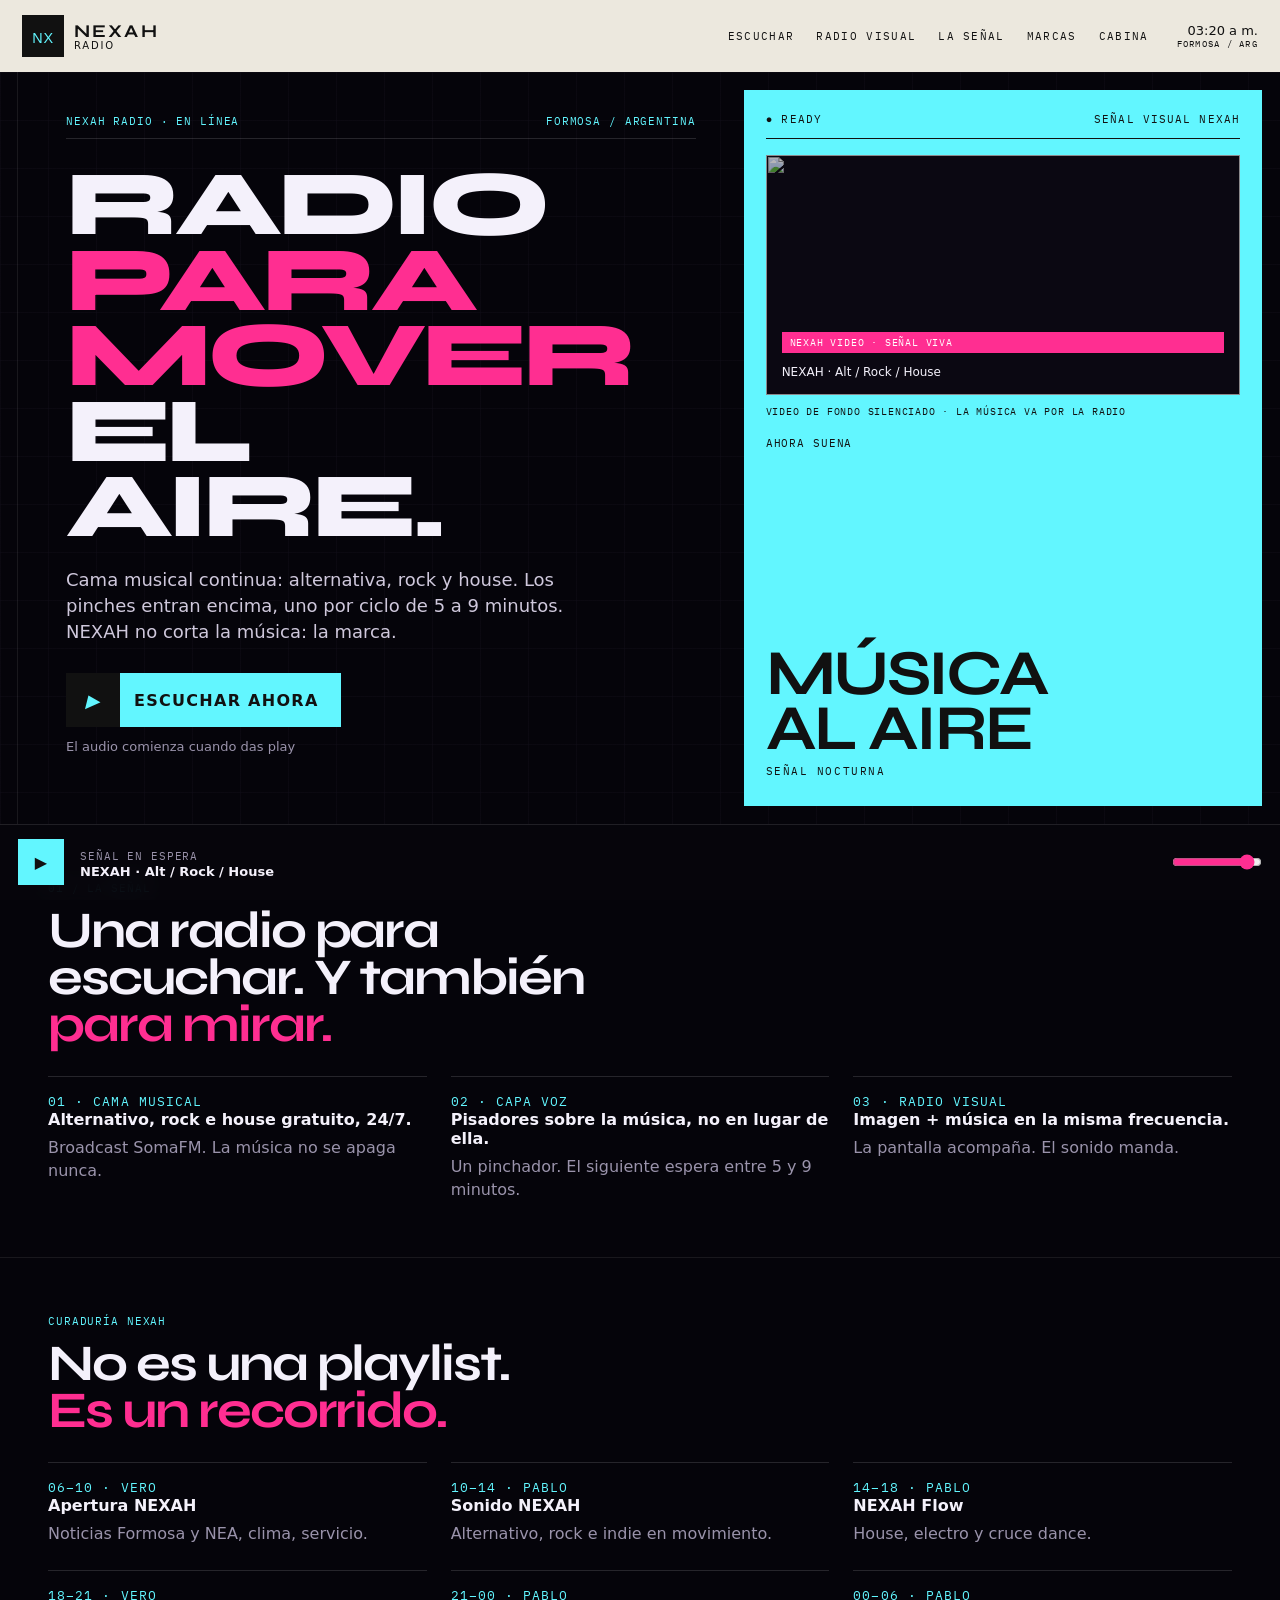
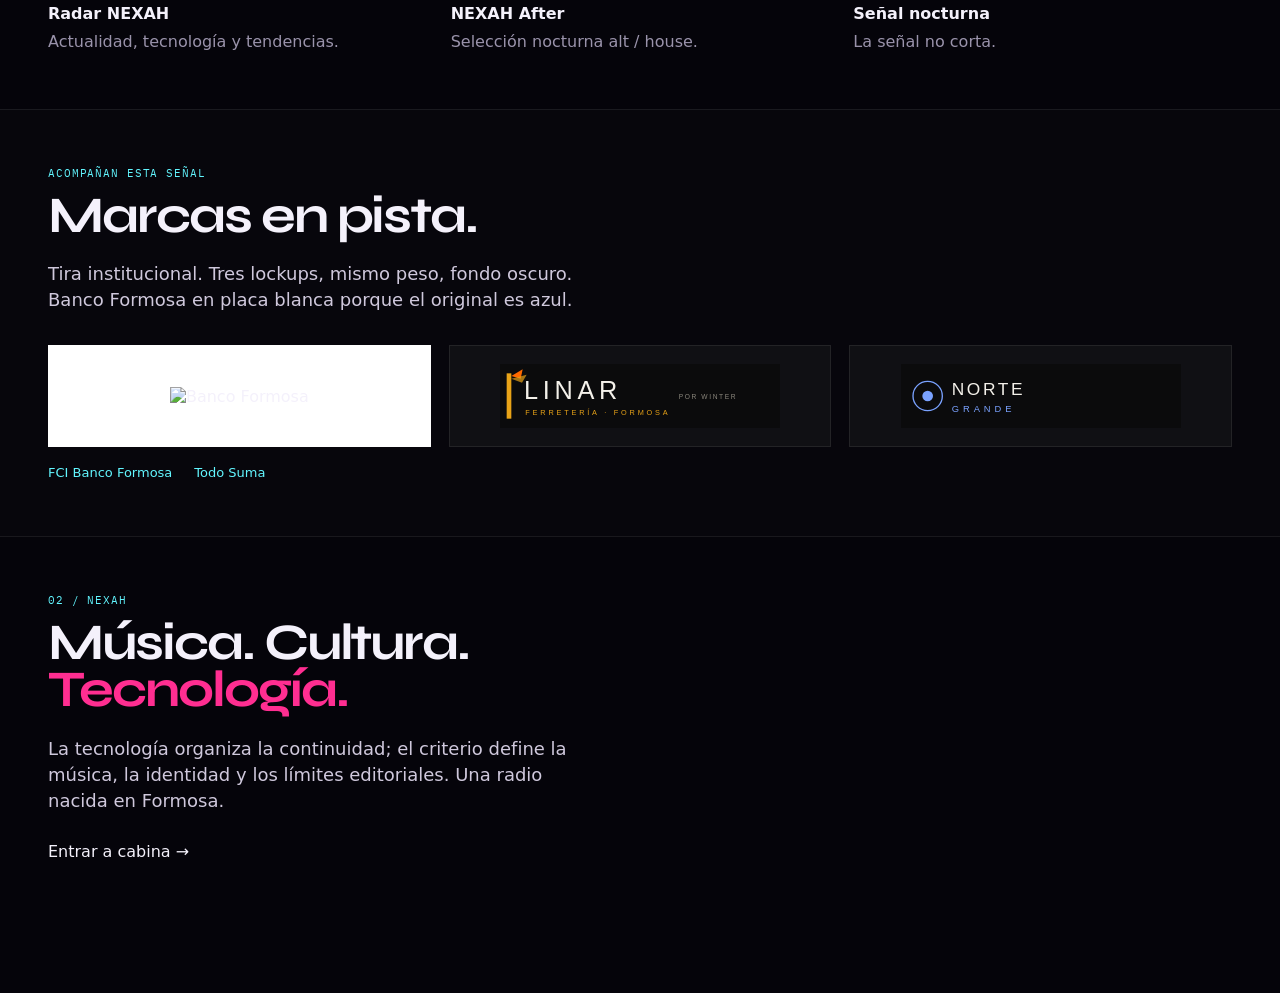
==== commit 79a5f048: "Header NX mark + partner strip Banco / Linar / Norte Grande." ====
--- a/index.html
+++ b/index.html
@@ -9,19 +9,20 @@
   <link rel="preconnect" href="https://fonts.gstatic.com" crossorigin />
   <link href="https://fonts.googleapis.com/css2?family=Syne:wght@600;700;800&family=Space+Grotesk:wght@400;500;600;700&family=IBM+Plex+Mono:wght@400;500&display=swap" rel="stylesheet" />
   <link rel="stylesheet" href="css/site.css" />
+  <link rel="icon" href="partners/nexah.svg" type="image/svg+xml" />
 </head>
 <body>
   <audio id="stream" preload="none" crossorigin="anonymous"></audio>
   <header class="top">
     <a class="brand" href="index.html">
-      <span class="nx">NX</span>
+      <img class="nx-mark" src="partners/nexah.svg" width="42" height="42" alt="NX" />
       <span><b>NEXAH</b><small>RADIO</small></span>
     </a>
     <nav class="mono">
       <a href="#senal">Escuchar</a>
       <a href="#visual">Radio visual</a>
       <a href="#senal">La señal</a>
-      <a href="#banco">Banco Formosa</a>
+      <a href="#marcas">Marcas</a>
       <a href="cabina.html">Cabina</a>
     </nav>
     <div class="clockbox">
@@ -81,12 +82,25 @@
     <h3>No es una playlist.<br><em>Es un recorrido.</em></h3>
     <div class="cols" id="shows"></div>
   </section>
-  <section class="sec banco" id="banco">
-    <p class="k mono">Acompaña esta señal</p>
-    <h3>Banco Formosa</h3>
-    <p class="lead">Banco Formosa acompaña esta edición de NEXAH Radio.</p>
-    <p><a href="https://www.bancoformosa.com.ar/Fondos-Comunes-de-Inversion-731.note.aspx" target="_blank" rel="noopener">Información oficial · FCI</a></p>
-    <p><a href="https://www.bancoformosa.com.ar/Banco-Formosa-te-premia-con-Todo-suma-791.note.aspx" target="_blank" rel="noopener">Información oficial · Todo Suma</a></p>
+  <section class="sec marcas" id="marcas">
+    <p class="k mono">Acompañan esta señal</p>
+    <h3>Marcas en pista.</h3>
+    <p class="lead">Tira institucional. Tres lockups, mismo peso, fondo oscuro. Banco Formosa en placa blanca porque el original es azul.</p>
+    <div class="logo-row">
+      <a class="logo-cell banco-cell" href="https://www.bancoformosa.com.ar/" target="_blank" rel="noopener">
+        <img src="https://www.bancoformosa.com.ar/assets/images/layout/logo.svg" alt="Banco Formosa" />
+      </a>
+      <a class="logo-cell linar" href="#marcas">
+        <img src="partners/linar.svg" alt="Linar Ferretería" />
+      </a>
+      <a class="logo-cell" href="#marcas">
+        <img src="partners/norte-grande.svg" alt="Norte Grande" />
+      </a>
+    </div>
+    <p class="marca-links">
+      <a href="https://www.bancoformosa.com.ar/Fondos-Comunes-de-Inversion-731.note.aspx" target="_blank" rel="noopener">FCI Banco Formosa</a>
+      <a href="https://www.bancoformosa.com.ar/Banco-Formosa-te-premia-con-Todo-suma-791.note.aspx" target="_blank" rel="noopener">Todo Suma</a>
+    </p>
   </section>
   <section class="sec" id="nexah">
     <p class="k mono">02 / NEXAH</p>
--- a/css/site.css
+++ b/css/site.css
@@ -19,6 +19,7 @@
 .top { position: sticky; top: 0; z-index: 40; height: 72px; display: flex; align-items: center; gap: 28px; padding: 0 22px; background: var(--cream); color: #111; }
 .brand { display: flex; align-items: center; gap: 10px; }
 .nx { width: 42px; height: 42px; background: #111; color: var(--neon); display: grid; place-items: center; font-weight: 800; font-size: 13px; }
+.nx-mark { width: 42px; height: 42px; display: block; background: #111; }
 .brand b { display: block; font-family: "Syne", sans-serif; letter-spacing: .12em; font-size: 18px; line-height: 1; }
 .brand small { display: block; font-size: 10px; letter-spacing: .18em; }
 .top nav { margin-left: auto; display: flex; gap: 22px; font-size: 11px; letter-spacing: .12em; }
@@ -53,6 +54,27 @@
 .cols p { color: var(--mut); margin-top: 8px; line-height: 1.4; }
 .banco { background: var(--panel); }
 .banco a { color: var(--neon); }
+.marcas { background: #07060c; }
+.logo-row {
+  display: grid;
+  grid-template-columns: repeat(3, minmax(0, 1fr));
+  gap: 18px;
+  margin-top: 32px;
+  align-items: stretch;
+}
+.logo-cell {
+  min-height: 96px;
+  display: flex;
+  align-items: center;
+  justify-content: center;
+  padding: 18px 22px;
+  background: #101014;
+  border: 1px solid #ffffff14;
+}
+.logo-cell img { max-height: 64px; width: auto; max-width: 100%; }
+.logo-cell.banco-cell { background: #fff; }
+.marca-links { display: flex; gap: 22px; margin-top: 18px; }
+.marca-links a { color: var(--neon); font-size: 13px; }
 .dock { position: sticky; bottom: 0; z-index: 50; height: 76px; display: grid; grid-template-columns: auto 1fr auto auto; align-items: center; gap: 16px; padding: 0 18px; background: #07060cdb; border-top: 1px solid #ffffff1a; backdrop-filter: blur(12px); }
 .dplay { width: 46px; height: 46px; border: 0; background: var(--neon); color: #111; cursor: pointer; font-size: 16px; }
 .dock strong { display: block; font-size: 13px; }
@@ -73,7 +95,7 @@
 .log b { color: var(--neon); }
 .q { padding: 10px 0; border-bottom: 1px solid #ffffff14; }
 @media (max-width: 980px) {
-  .shell, .studio, .cols { grid-template-columns: 1fr; }
+  .shell, .studio, .cols, .logo-row { grid-template-columns: 1fr; }
   .gutter { display: none; }
   .hero, .sec { padding: 28px 18px; }
   .cyan { margin: 0; min-height: auto; }
